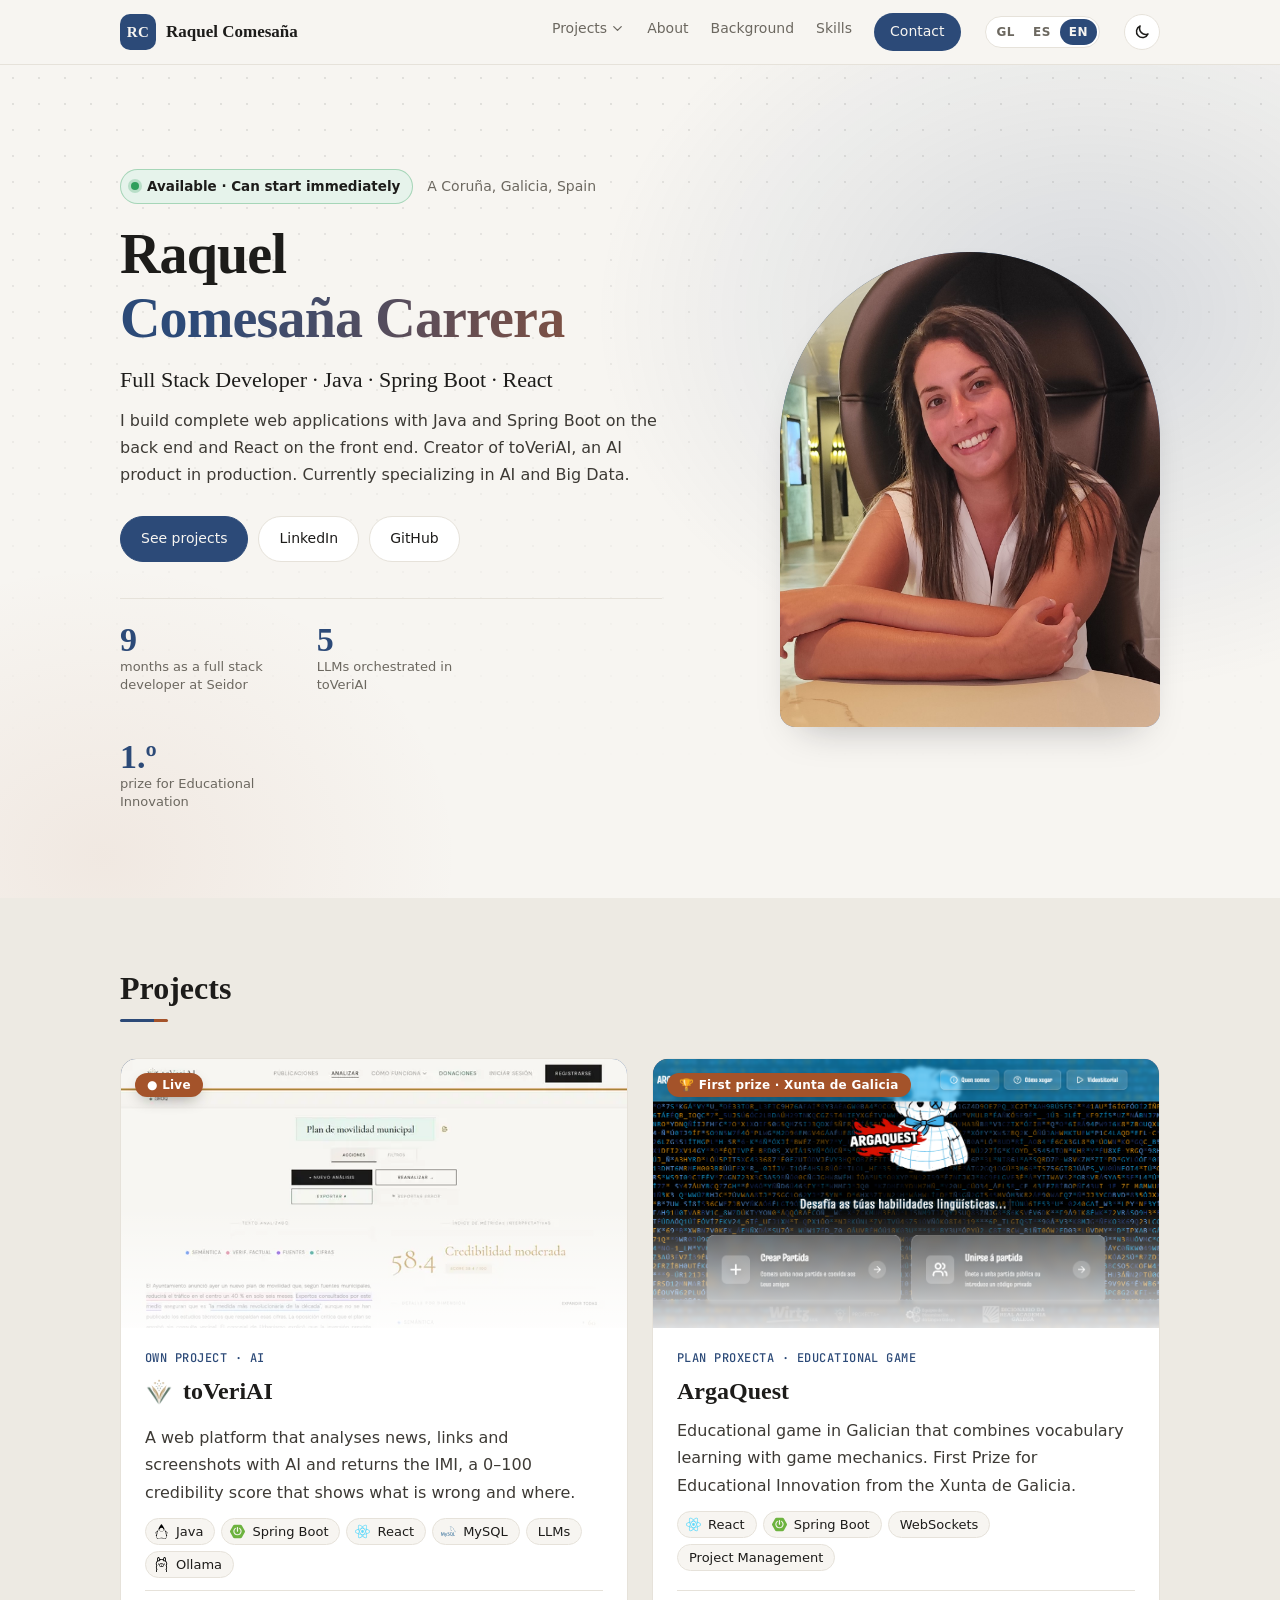
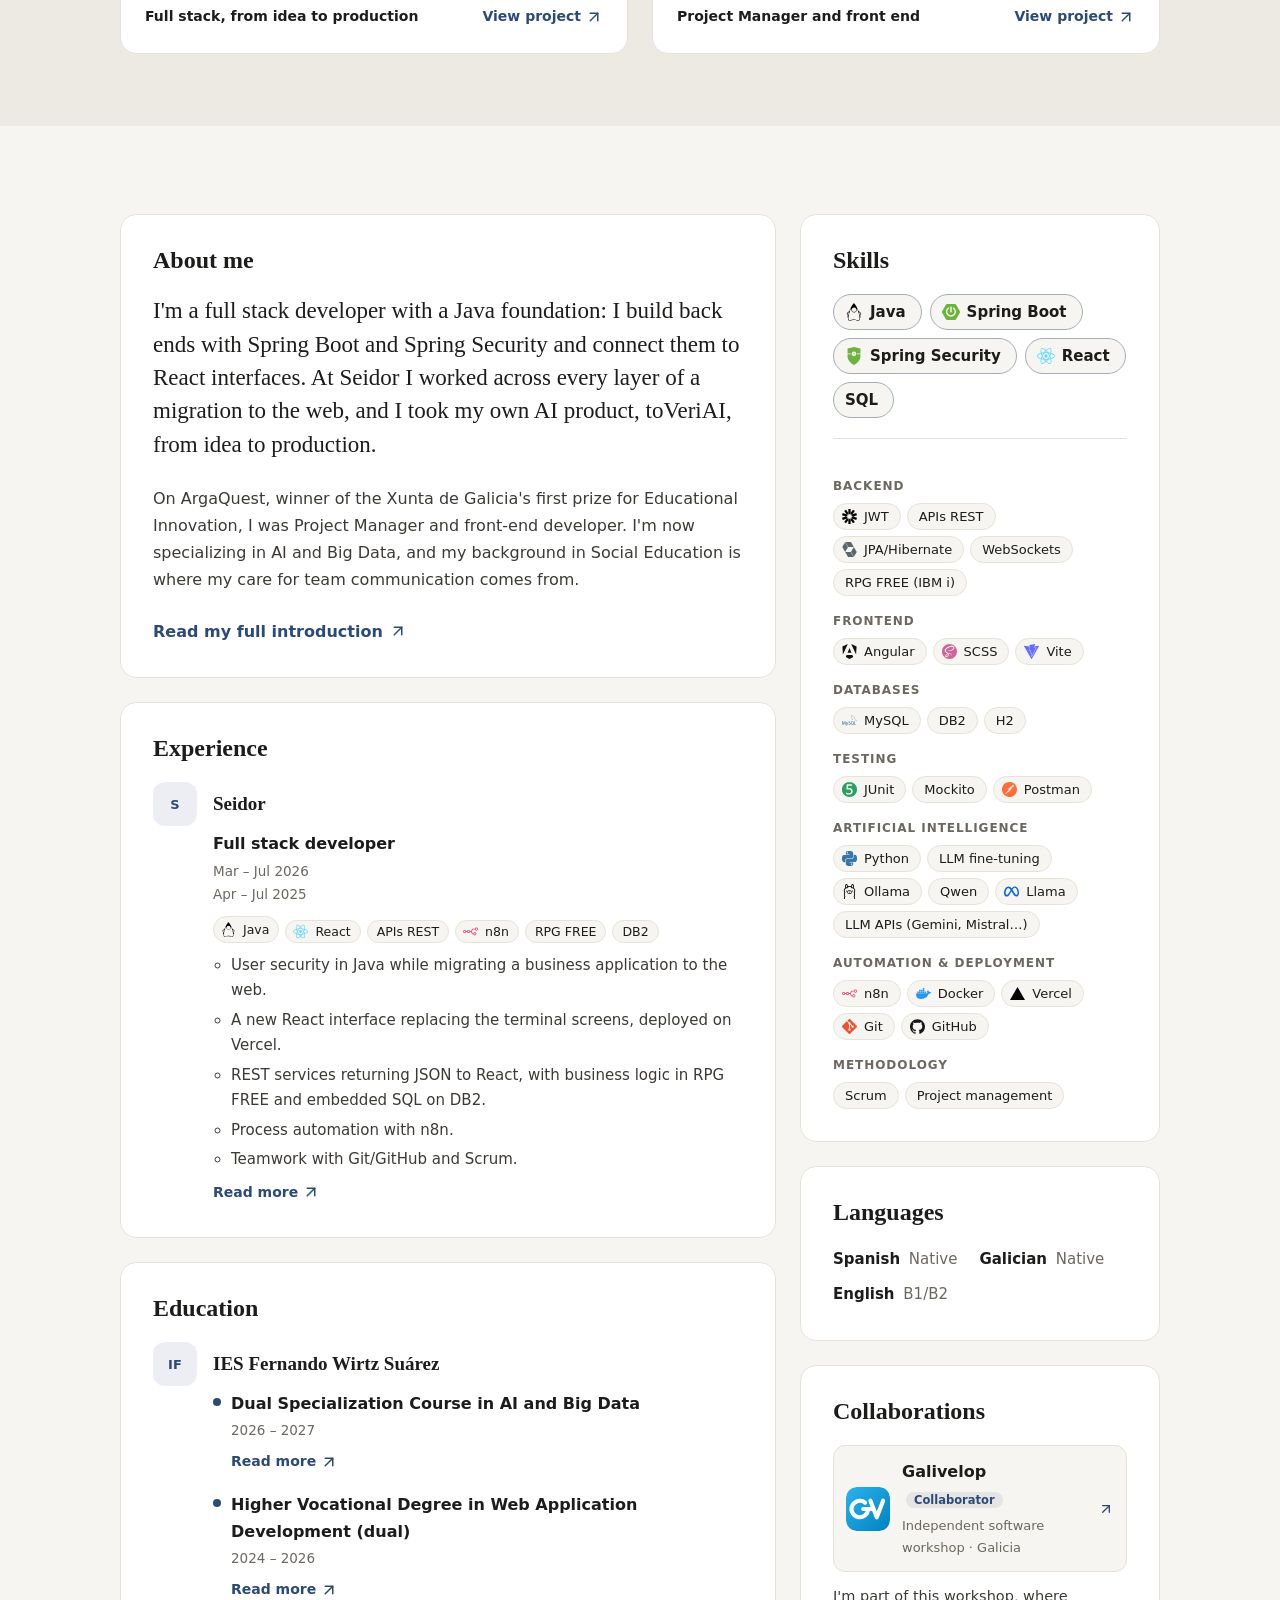
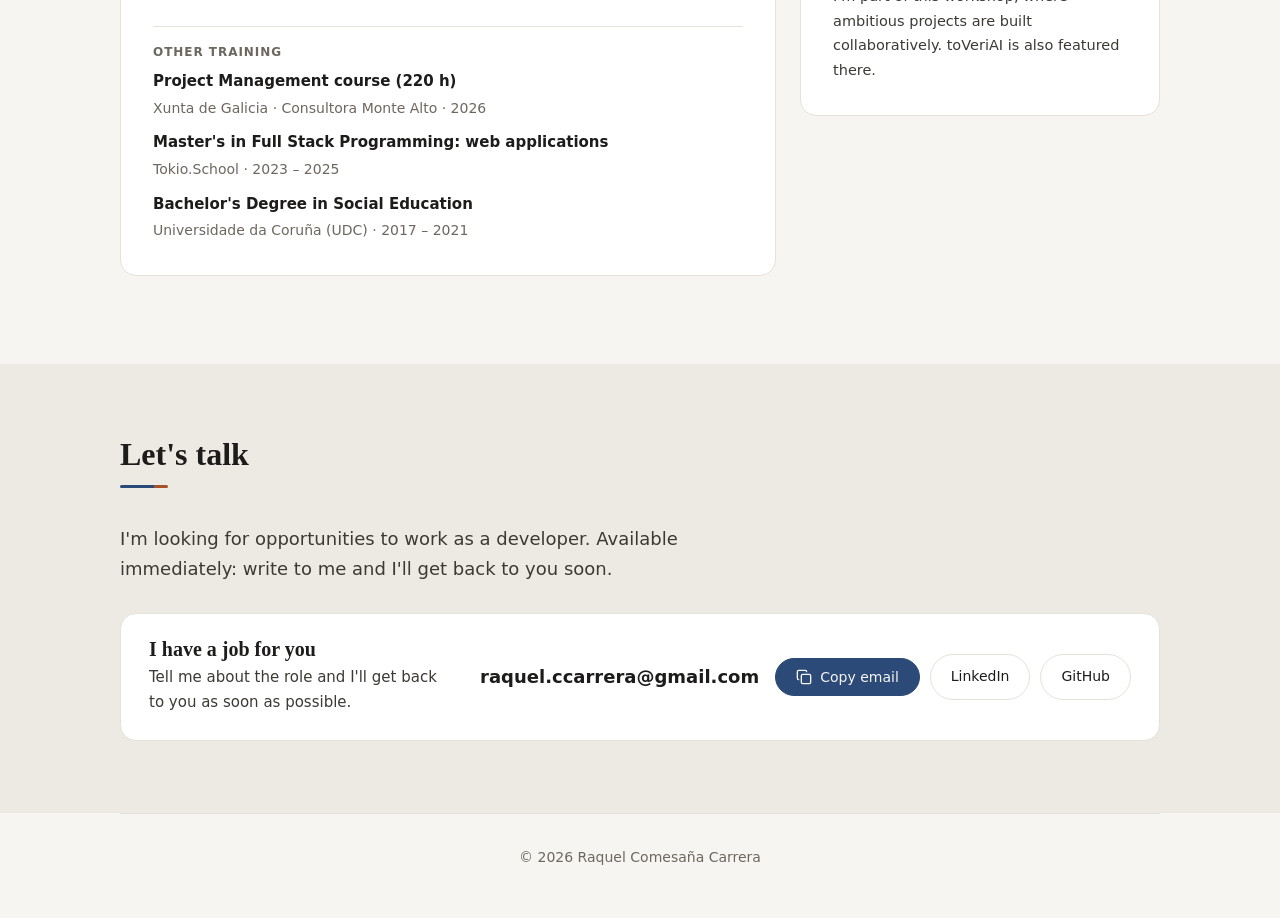
==== index.html @ 5271d4db "Rediseño de la portada" ====
<!DOCTYPE html>
<html lang="es">
<head>
  <meta charset="utf-8">
  <meta name="viewport" content="width=device-width, initial-scale=1">
  <title>Raquel Comesaña Carrera · Desarrolladora Full Stack</title>
  <meta name="description" content="Desarrolladora Full Stack: Java, Spring Boot, React. Creadora de toVeriAI.">
  <meta property="og:type" content="website">
  <meta property="og:title" content="Raquel Comesaña Carrera · Full Stack Developer">
  <meta property="og:description" content="Desarrolladora Full Stack: Java, Spring Boot, React. Creadora de toVeriAI.">
  <meta property="og:url" content="https://raquelccarreraa.github.io/Porfolio-raquelcarrera/">
  <meta property="og:image" content="https://raquelccarreraa.github.io/Porfolio-raquelcarrera/assets/RCC.jpg">
  <meta property="og:locale" content="es_ES">
  <meta name="twitter:card" content="summary">
  <link rel="icon" href="data:image/svg+xml,%3Csvg xmlns='http://www.w3.org/2000/svg' viewBox='0 0 64 64'%3E%3Crect width='64' height='64' rx='14' fill='%232c4a78'/%3E%3Ctext x='32' y='42' font-family='Georgia,serif' font-size='28' font-weight='600' fill='%23fff' text-anchor='middle'%3ERC%3C/text%3E%3C/svg%3E">
  <script>
    // Aplica el tema antes de pintar la página para evitar el parpadeo claro/oscuro.
    (function () {
      var t = null;
      try { t = localStorage.getItem("theme"); } catch (e) {}
      if (!t && matchMedia("(prefers-color-scheme: dark)").matches) t = "dark";
      if (t) document.documentElement.dataset.theme = t;
    })();
  </script>
  <link rel="preload" href="assets/fonts/fraunces.woff2" as="font" type="font/woff2" crossorigin>
  <link rel="preload" href="assets/fonts/inter.woff2" as="font" type="font/woff2" crossorigin>
  <link rel="stylesheet" href="css/styles.css?v=20261027a">
</head>
<body data-page="home">

  <header class="nav">
    <div class="container nav__inner">
      <a href="#inicio" class="nav__logo" aria-label="Raquel Comesaña Carrera"><span class="nav__mark" aria-hidden="true">RC</span><span class="nav__name">Raquel Comesaña</span></a>
      <button class="nav__menu" id="nav-menu" aria-label="Abrir menú" aria-expanded="false" aria-controls="nav-links">☰</button>
      <nav class="nav__links" id="nav-links">
        <div class="submenu" id="submenu">
          <button type="button" class="submenu__btn" data-spy="proyectos" aria-expanded="false" aria-controls="submenu-panel"><span data-i18n="projects">Proyectos</span><svg class="icon" viewBox="0 0 24 24" aria-hidden="true"><path d="m6 9 6 6 6-6"/></svg></button>
          <div class="submenu__panel" id="submenu-panel">
            <ul id="submenu-list"></ul>
            <a class="submenu__all" data-nav-all data-i18n="allProjects" href="#proyectos">Todos los proyectos</a>
          </div>
        </div>
        <a href="#sobre-mi" data-nav="sobre-mi">Sobre mí</a>
        <a href="#trayectoria" data-nav="trayectoria">Trayectoria</a>
        <a href="#habilidades" data-nav="habilidades">Habilidades</a>
        <a href="#contacto" data-nav="contacto">Contacto</a>
      </nav>
      <div class="lang-switch" id="lang-switch" role="group" aria-label="Idioma">
        <button type="button" data-lang="gl" lang="gl" title="Galego">GL</button>
        <button type="button" data-lang="es" lang="es" title="Castellano">ES</button>
        <button type="button" data-lang="en" lang="en" title="English">EN</button>
      </div>
      <button class="theme-toggle" id="theme-toggle" aria-label="Cambiar a tema oscuro">
        <svg class="icon-moon" viewBox="0 0 24 24" aria-hidden="true"><path d="M20 14.5A8 8 0 0 1 9.5 4a8 8 0 1 0 10.5 10.5Z"/></svg>
        <svg class="icon-sun" viewBox="0 0 24 24" aria-hidden="true"><circle cx="12" cy="12" r="4"/><path d="M12 2v2M12 20v2M4.9 4.9l1.4 1.4M17.7 17.7l1.4 1.4M2 12h2M20 12h2M4.9 19.1l1.4-1.4M17.7 6.3l1.4-1.4"/></svg>
      </button>
    </div>
  </header>

  <main>
    <noscript><p class="container noscript">Activa JavaScript para ver el portfolio completo · Enable JavaScript to see the full portfolio.</p></noscript>
    <!-- HERO -->
    <section id="inicio" class="hero">
      <div class="hero__bg" aria-hidden="true"></div>
      <div class="container hero__grid">
        <div class="hero__text">
          <p class="hero__meta"><span class="status" id="hero-status">Disponible · Incorporación inmediata</span><span id="hero-location">A Coruña, Galicia</span></p>
          <h1 id="hero-name">Raquel <span class="hl">Comesaña Carrera</span></h1>
          <p class="hero__role" id="hero-role">Desarrolladora Full Stack · Java · Spring Boot · React</p>
          <p class="hero__summary" id="hero-summary">Construyo aplicaciones web completas con Java y Spring Boot en el backend y React en la interfaz. Creadora de toVeriAI, un producto con IA en producción. Ahora me especializo en IA y Big Data.</p>
          <div class="hero__actions" id="hero-actions"></div>
          <dl class="hero__stats" id="hero-stats"></dl>
        </div>
        <div class="hero__visual">
          <figure class="hero__photo">
            <!-- Foto: assets/RCC.jpg -->
            <img src="assets/RCC.jpg" alt="Raquel Comesaña Carrera" onerror="this.remove()">
            <span class="hero__initials">RC</span>
          </figure>
        </div>
      </div>
    </section>

    <!-- PROYECTOS -->
    <section id="proyectos" class="section section--band">
      <div class="container">
        <h2 class="section__title" data-i18n="projects">Proyectos</h2>
        <div class="projects" id="projects"></div>
      </div>
    </section>

    <!-- SOBRE MÍ -->
    <!-- PERFIL: a la izquierda «Sobre mí» y la trayectoria; a la derecha, lo que se consulta de un vistazo -->
    <div class="profile container">
      <div class="profile__main">
        <section id="sobre-mi" class="pcard reveal">
          <h2 class="pcard__title" data-i18n="about">Sobre mí</h2>
          <div class="letter" id="letter"></div>
        </section>
        <section id="trayectoria" class="profile__stack">
          <div class="pcard reveal">
            <h2 class="pcard__title" data-i18n="experience">Experiencia</h2>
            <ol class="stages" id="experience"></ol>
          </div>
          <div class="pcard reveal">
            <h2 class="pcard__title" data-i18n="education">Formación</h2>
            <ol class="stages" id="education"></ol>
            <div class="others" id="education-other"></div>
          </div>
        </section>
      </div>
      <aside class="profile__side">
        <section id="habilidades" class="pcard reveal">
          <h2 class="pcard__title" data-i18n="skills">Habilidades</h2>
          <div class="skills" id="skills-grid"></div>
        </section>
        <section class="pcard reveal" aria-labelledby="languages-title">
          <h2 class="pcard__title" id="languages-title" data-i18n="languages">Idiomas</h2>
          <ul class="langs" id="languages"></ul>
        </section>
        <section id="colaboraciones" class="pcard reveal">
          <h2 class="pcard__title" data-i18n="collabTitle">Colaboraciones</h2>
          <div id="collab"></div>
        </section>
      </aside>
    </div>

    <!-- CONTACTO -->
    <section id="contacto" class="section section--band contact">
      <div class="container">
        <h2 class="section__title" data-i18n="contact">¿Hablamos?</h2>
        <p class="contact__text" id="contact-text">Busco oportunidades para trabajar como programadora. Disponibilidad inmediata: escríbeme y te respondo pronto.</p>
        <ul class="ways" id="contact-ways"></ul>
        <div class="hero__actions contact__direct" id="contact-actions"></div>
      </div>
    </section>

  </main>

  <footer class="footer container">© <span id="year"></span> Raquel Comesaña Carrera</footer>

  <script src="js/tech-icons.js?v=20261027a"></script>
  <script src="js/data.js?v=20261027a"></script>
  <script src="js/main.js?v=20261027a"></script>
</body>
</html>
---- css/styles.css ----
/* ===== 0. Fuentes (incluidas en assets/fonts, licencia OFL) ===== */
@font-face { font-family: "Fraunces"; src: url("../assets/fonts/fraunces.woff2") format("woff2"); font-weight: 100 900; font-display: swap; }
@font-face { font-family: "Inter"; src: url("../assets/fonts/inter.woff2") format("woff2"); font-weight: 100 900; font-display: swap; }
@font-face { font-family: "JetBrains Mono"; src: url("../assets/fonts/jetbrains-mono.woff2") format("woff2"); font-weight: 100 800; font-display: swap; }

/* ===== 1. Variables ===== */
:root {
  --bg: #f7f5f1;
  --surface: #ffffff;
  --ink: #1d1c1a;
  --text: #3d3a35;
  --muted: #6c6860;
  --line: #e6e2da;
  --accent: #2c4a78;
  --accent-soft: rgba(44, 74, 120, .09);
  --accent-2: #a4532a;
  --on-accent-2: #ffffff;
  --band: #edeae3;
  --glow: rgba(44, 74, 120, .16);
  --glow-2: rgba(164, 83, 42, .08);
  --radius: 16px;
  --shadow: 0 18px 40px -22px rgba(20, 20, 30, .35);
  --serif: "Fraunces", Georgia, serif;
  --sans: "Inter", system-ui, sans-serif;
  --mono: "JetBrains Mono", ui-monospace, "SFMono-Regular", Menlo, Consolas, monospace;
}
[data-theme="dark"] {
  --bg: #111214;
  --surface: #191b1e;
  --ink: #eceae6;
  --text: #c9c6bf;
  --muted: #9b978e;
  --line: #2a2c30;
  --accent: #8fb0e8;
  --accent-soft: rgba(143, 176, 232, .12);
  --accent-2: #e8a27a;
  --on-accent-2: #111214;
  --band: #16171a;
  --glow: rgba(143, 176, 232, .16);
  --glow-2: rgba(232, 162, 122, .07);
  --shadow: 0 18px 40px -22px rgba(0, 0, 0, .8);
}

/* ===== 2. Base ===== */
*, *::before, *::after { box-sizing: border-box; }
html { scroll-behavior: smooth; scroll-padding-top: 72px; }
body { margin: 0; background: var(--bg); color: var(--ink); font: 16px/1.7 var(--sans); transition: background .3s, color .3s; }
a { color: inherit; text-decoration: none; }
h1, h2, h3 { font-family: var(--serif); font-weight: 600; line-height: 1.15; margin: 0; }
.container { width: min(1040px, 100% - 48px); margin-inline: auto; }

/* ===== 3. Navegación ===== */
.nav { position: sticky; top: 0; z-index: 10; background: color-mix(in srgb, var(--bg) 85%, transparent); backdrop-filter: blur(10px); border-bottom: 1px solid var(--line); }
.nav__inner { display: flex; align-items: center; gap: 24px; height: 64px; }
.nav__logo { display: flex; align-items: center; gap: 10px; margin-right: auto; font: 600 17px var(--serif); }
.nav__mark { display: grid; place-items: center; width: 36px; height: 36px; border-radius: 10px; background: var(--accent); color: var(--bg); font: 600 15px/1 var(--serif); letter-spacing: .02em; transition: transform .2s; }
.nav__logo:hover .nav__mark { transform: rotate(-6deg); }
.nav__links { display: flex; gap: 22px; font-size: 14px; color: var(--muted); }
.nav__links a { padding: 4px 0; border-bottom: 2px solid transparent; transition: .2s; }
.nav__links a:hover, .nav__links a.active { color: var(--accent); border-color: var(--accent); }
.nav__menu { display: none; border: 1px solid var(--line); background: var(--surface); color: var(--ink); width: 36px; height: 36px; border-radius: 50%; cursor: pointer; font-size: 16px; }
.lang-switch { display: flex; border: 1px solid var(--line); border-radius: 999px; padding: 2px; background: var(--surface); }
.lang-switch button { border: 0; background: none; color: var(--muted); font: 600 12px var(--sans); letter-spacing: .04em; padding: 6px 9px; border-radius: 999px; cursor: pointer; transition: .2s; }
.lang-switch button:hover { color: var(--accent); }
.lang-switch button[aria-pressed="true"] { background: var(--accent); color: var(--bg); }
.theme-toggle { display: inline-grid; place-items: center; border: 1px solid var(--line); background: var(--surface); color: var(--ink); width: 36px; height: 36px; border-radius: 50%; cursor: pointer; transition: .2s; }
.theme-toggle:hover { border-color: var(--accent); color: var(--accent); }
.theme-toggle svg { width: 18px; height: 18px; fill: none; stroke: currentColor; stroke-width: 2; stroke-linecap: round; stroke-linejoin: round; }
.theme-toggle .icon-sun, [data-theme="dark"] .theme-toggle .icon-moon { display: none; }
[data-theme="dark"] .theme-toggle .icon-sun { display: block; }

/* ===== 3b. Submenú de proyectos ===== */
.submenu { position: relative; }
.submenu__btn { display: inline-flex; align-items: center; gap: 3px; padding: 4px 0; border: 0; border-bottom: 2px solid transparent; background: none; color: inherit; font: inherit; cursor: pointer; transition: .2s; }
.submenu__btn .icon { width: 15px; height: 15px; transition: transform .2s; }
.submenu__btn:hover, .submenu.open .submenu__btn, .submenu__btn.active, .submenu__btn.current { color: var(--accent); }
.submenu__btn.active, .submenu__btn.current { border-color: var(--accent); }
.submenu.open .submenu__btn .icon { transform: rotate(180deg); }
.submenu__panel { position: absolute; top: 100%; left: 50%; translate: -50% 0; width: 430px; margin-top: 12px; padding: 10px; border-radius: var(--radius); background: var(--surface); border: 1px solid var(--line); box-shadow: var(--shadow); opacity: 0; visibility: hidden; transform: translateY(-6px); transition: opacity .18s, transform .18s, visibility .18s; z-index: 30; }
.submenu__panel::before { content: ""; position: absolute; inset: -14px 0 auto; height: 14px; }
.submenu.open .submenu__panel { opacity: 1; visibility: visible; transform: none; }
.submenu__panel ul { list-style: none; margin: 0; padding: 0; display: grid; gap: 4px; }
.nav__links .submenu__item { display: grid; grid-template-columns: 60px 1fr auto; align-items: center; gap: 12px; padding: 8px; border: 0; border-radius: 10px; color: var(--ink); }
.nav__links .submenu__item:hover, .nav__links .submenu__item[aria-current="page"] { background: var(--accent-soft); color: var(--ink); }
.submenu__item img { width: 60px; height: 40px; object-fit: cover; object-position: top; border-radius: 7px; border: 1px solid var(--line); }
.submenu__text { display: grid; min-width: 0; }
.submenu__text strong { font: 600 15px var(--serif); }
.submenu__text span { font-size: 12px; color: var(--muted); white-space: nowrap; overflow: hidden; text-overflow: ellipsis; }
.submenu__status { font: 600 11px var(--sans); padding: 2px 9px; border-radius: 999px; color: #fff; background: var(--c2); white-space: nowrap; }
.nav__links .submenu__all { display: block; margin-top: 6px; padding: 10px 8px 4px; border: 0; border-top: 1px solid var(--line); font-size: 13.5px; font-weight: 600; color: var(--accent); }
.nav__links .submenu__all:hover { color: var(--ink); }

/* ===== 4. Hero ===== */
.hero { position: relative; overflow: hidden; padding: clamp(56px, 9vw, 104px) 0 clamp(56px, 8vw, 88px); }
.hero__bg { position: absolute; inset: 0; pointer-events: none;
  background: radial-gradient(55% 65% at 85% 30%, var(--glow), transparent 70%), radial-gradient(40% 50% at 8% 95%, var(--glow-2), transparent 70%); }
.hero__bg::after { content: ""; position: absolute; inset: 0; background-image: radial-gradient(color-mix(in srgb, var(--ink) 10%, transparent) 1px, transparent 1px); background-size: 26px 26px; mask-image: linear-gradient(180deg, #000, transparent 85%); -webkit-mask-image: linear-gradient(180deg, #000, transparent 85%); }
.hero__grid { position: relative; display: grid; grid-template-columns: 1.25fr 1fr; gap: clamp(32px, 5vw, 64px); align-items: center; }
.eyebrow { color: var(--accent); font: 500 13px var(--mono); letter-spacing: .06em; text-transform: uppercase; margin: 0 0 14px; }
.hero h1 { font-size: clamp(38px, 4.8vw, 56px); letter-spacing: -.015em; text-wrap: balance; }
.hl { display: block; background: linear-gradient(110deg, var(--accent) 15%, var(--accent-2) 115%); -webkit-background-clip: text; background-clip: text; color: transparent; }
.hero__role { font: 400 clamp(18px, 2.2vw, 22px) var(--serif); color: var(--ink); margin: 16px 0 14px; }
.hero__summary { color: var(--text); max-width: 54ch; margin: 0 0 28px; }
.hero__actions { display: flex; flex-wrap: wrap; gap: 10px; }
.hero__stats { display: flex; flex-wrap: wrap; gap: clamp(20px, 4vw, 44px); margin: 36px 0 0; padding-top: 22px; border-top: 1px solid var(--line); }
.hero__stats div { display: flex; flex-direction: column-reverse; justify-content: flex-end; max-width: 15ch; }
.hero__stats dt { font-size: 13px; line-height: 1.35; color: var(--muted); }
.hero__stats dd { margin: 0; font: 600 34px/1.1 var(--serif); color: var(--accent); }
.hero__visual { position: relative; display: flex; flex-direction: column; align-items: flex-end; }
.hero__photo { position: relative; margin: 0 0 0 auto; width: 100%; max-width: 380px; aspect-ratio: 4 / 5; border-radius: 200px 200px var(--radius) var(--radius); overflow: hidden; background: linear-gradient(145deg, var(--accent), #6d93d6); box-shadow: var(--shadow); }
.hero__photo img { position: absolute; inset: 0; width: 100%; height: 100%; object-fit: cover; z-index: 1; }
.hero__initials { position: absolute; inset: 0; display: grid; place-items: center; color: #fff; font: 600 72px var(--serif); }

/* ===== 5. Botones ===== */
.btn { display: inline-flex; align-items: center; gap: 8px; padding: 10px 20px; border-radius: 999px; border: 1px solid var(--line); background: var(--surface); font-size: 14px; font-weight: 500; transition: .2s; }
.btn:hover { border-color: var(--accent); color: var(--accent); transform: translateY(-2px); }
.btn--primary { background: var(--accent); border-color: var(--accent); color: var(--bg); }
.btn--primary:hover { color: var(--bg); opacity: .9; }

/* ===== 6. Secciones ===== */
.section { padding: 72px 0; border-top: 1px solid var(--line); }
.section--band { background: var(--band); border-top: 0; }
.section--band + .section { border-top: 0; }
.section__title { font-size: 32px; margin-bottom: 36px; }
.section__title::after { content: ""; display: block; width: 48px; height: 3px; margin-top: 12px; background: linear-gradient(90deg, var(--accent) 70%, var(--accent-2) 70%); border-radius: 2px; }

/* ===== 7. Carta ===== */
.letter { background: var(--surface); border: 1px solid var(--line); border-radius: var(--radius); padding: clamp(28px, 5vw, 56px); box-shadow: var(--shadow); max-width: 820px; }
.letter p { color: var(--text); margin: 0 0 16px; }
.letter .letter__lead { color: var(--ink); font: 400 clamp(20px, 2.6vw, 26px)/1.45 var(--serif); margin: 0 0 24px; }
.letter ul { padding: 0; margin: 20px 0; list-style: none; display: grid; gap: 14px; }
.letter li { padding-left: 18px; border-left: 3px solid var(--accent); color: var(--muted); }
.letter li strong { color: var(--ink); display: block; }

/* ===== 8. Proyectos (tarjetas de la portada) ===== */
.section__intro { margin: 0; color: var(--muted); max-width: 48ch; }
.projects { display: grid; grid-template-columns: repeat(auto-fit, minmax(min(100%, 420px), 1fr)); gap: 24px; }
.card { position: relative; display: flex; flex-direction: column; background: var(--surface); border: 1px solid var(--line); border-radius: var(--radius); overflow: hidden; transition: transform .25s, border-color .25s, box-shadow .25s; }
.card:hover, .card:focus-within { transform: translateY(-5px); border-color: color-mix(in srgb, var(--c2) 70%, var(--line)); box-shadow: var(--shadow), 0 0 0 1px color-mix(in srgb, var(--c2) 35%, transparent); }
.card__media { position: relative; aspect-ratio: 16 / 8.5; overflow: hidden; background: linear-gradient(135deg, var(--c1), var(--c2)); }
.card__media img { width: 100%; height: 100%; object-fit: cover; object-position: top; transition: transform .6s cubic-bezier(.2, .7, .3, 1); }
.card:hover .card__media img { transform: scale(1.04); }
.card__media::after { content: ""; position: absolute; inset: 0; background: linear-gradient(180deg, transparent 55%, color-mix(in srgb, var(--surface) 85%, transparent)); }
.badge { display: inline-block; padding: 5px 12px; border-radius: 999px; background: var(--accent-2); color: var(--on-accent-2); font: 600 12px var(--sans); letter-spacing: .02em; box-shadow: 0 6px 16px -6px rgba(0, 0, 0, .45); }
.card__media .badge { position: absolute; top: 14px; left: 14px; z-index: 1; }
.card__body { padding: 22px 24px 24px; display: flex; flex-direction: column; gap: 12px; flex: 1; }
.card__kind { font: 500 12px var(--mono); letter-spacing: .04em; text-transform: uppercase; color: var(--accent); margin: 0; }
.card h3 { font-size: 24px; }
.card__link { display: inline-flex; align-items: center; gap: 10px; }
.card__link::after { content: ""; position: absolute; inset: 0; z-index: 1; }
.card__link:focus-visible { outline: none; }
.card:has(.card__link:focus-visible) { outline: 2px solid var(--accent); outline-offset: 3px; }
.card__icon { width: 28px; height: 28px; border-radius: 7px; }
.card__summary { margin: 0; color: var(--text); }
.card__foot { margin-top: auto; padding-top: 14px; border-top: 1px solid var(--line); display: flex; justify-content: space-between; align-items: center; gap: 12px; font-size: 14px; }
.card__role { color: var(--ink); font-weight: 600; }
.card__more { display: inline-flex; align-items: center; gap: 4px; color: var(--accent); font-weight: 600; white-space: nowrap; }
.card:hover .card__more .icon { transform: translate(2px, -2px); }
.icon { width: 18px; height: 18px; flex: none; fill: none; stroke: currentColor; stroke-width: 2; stroke-linecap: round; stroke-linejoin: round; transition: transform .2s; }

/* ===== 8b. Página de proyecto ===== */
.phead { position: relative; overflow: hidden; padding: clamp(36px, 6vw, 72px) 0 clamp(40px, 6vw, 72px); border-bottom: 1px solid var(--line); }
.phead .hero__bg { background: radial-gradient(55% 70% at 85% 25%, color-mix(in srgb, var(--c2) 26%, transparent), transparent 70%), radial-gradient(40% 50% at 5% 100%, var(--glow-2), transparent 70%); }
.phead__grid { position: relative; display: grid; grid-template-columns: 1fr 1.1fr; gap: clamp(28px, 5vw, 56px); align-items: center; }
.phead__back { display: inline-flex; align-items: center; gap: 6px; color: var(--muted); font-size: 14px; margin-bottom: 22px; }
.phead__back:hover { color: var(--accent); }
.phead h1 { display: flex; align-items: center; gap: 14px; font-size: clamp(38px, 5.5vw, 60px); }
.phead__icon { width: 52px; height: 52px; border-radius: 12px; }
.phead__tagline { font: 400 clamp(18px, 2.2vw, 22px)/1.45 var(--serif); color: var(--ink); margin: 14px 0 18px; max-width: 34ch; }
.phead__meta { display: flex; flex-wrap: wrap; align-items: center; gap: 12px; margin: 0 0 24px; color: var(--muted); font-size: 14px; }
.window { margin: 0; border-radius: 12px; overflow: hidden; background: var(--surface); border: 1px solid var(--line); box-shadow: var(--shadow); transform: perspective(1400px) rotateY(-5deg); }
.window__bar { display: flex; gap: 6px; padding: 10px 12px; background: var(--band); border-bottom: 1px solid var(--line); }
.window__bar i { width: 10px; height: 10px; border-radius: 50%; background: var(--line); }
.window__bar i:first-child { background: #e7766b; } .window__bar i:nth-child(2) { background: #e9be5c; } .window__bar i:nth-child(3) { background: #6cc28a; }
.window img { width: 100%; aspect-ratio: 16 / 10; object-fit: cover; object-position: top; }
.pbody { padding: 40px 0 72px; display: grid; gap: 28px; }
.figures { list-style: none; margin: 0; padding: 0; display: grid; grid-template-columns: repeat(auto-fit, minmax(150px, 1fr)); gap: 12px; }
.figures li { background: var(--surface); border: 1px solid var(--line); border-radius: var(--radius); padding: 18px 20px; display: flex; flex-direction: column; gap: 4px; }
.figures strong { font: 600 30px/1.1 var(--serif); color: var(--accent); }
.figures span { font-size: 13px; color: var(--muted); line-height: 1.35; }
.gallery { display: grid; grid-template-columns: repeat(auto-fill, minmax(200px, 1fr)); gap: 12px; }
.gallery__item { padding: 0; border: 1px solid var(--line); border-radius: 12px; overflow: hidden; background: var(--surface); cursor: zoom-in; transition: transform .2s, border-color .2s; }
.gallery__item:hover { transform: translateY(-3px); border-color: var(--c2); }
.gallery__item[data-wide] { grid-column: span 2; grid-row: span 2; }
.gallery__item img { width: 100%; height: 100%; aspect-ratio: 16 / 10; object-fit: cover; object-position: top; }
.toc { position: sticky; top: 72px; z-index: 5; display: flex; flex-wrap: wrap; align-items: center; gap: 6px; padding: 10px; background: color-mix(in srgb, var(--bg) 90%, transparent); backdrop-filter: blur(10px); border: 1px solid var(--line); border-radius: 999px; }
.toc a { padding: 5px 12px; border-radius: 999px; font-size: 13.5px; color: var(--muted); transition: .2s; }
.toc a:hover { background: var(--accent-soft); color: var(--accent); }
.toc__all { margin-left: auto; border: 0; background: none; color: var(--accent); font: 600 13px var(--sans); cursor: pointer; padding: 5px 12px; }
.folds { display: grid; gap: 12px; }
.fold { background: var(--surface); border: 1px solid var(--line); border-radius: var(--radius); scroll-margin-top: 140px; }
.fold summary { display: flex; align-items: center; gap: 12px; padding: 20px 24px; cursor: pointer; list-style: none; }
.fold summary::-webkit-details-marker { display: none; }
.fold summary::after { content: "+"; margin-left: auto; font: 400 24px/1 var(--sans); color: var(--muted); transition: transform .2s; }
.fold[open] summary::after { transform: rotate(45deg); }
.fold summary h2 { font-size: 22px; }
.fold__count { font: 500 12px var(--mono); color: var(--accent); background: var(--accent-soft); padding: 2px 8px; border-radius: 999px; }
.fold__body { padding: 0 24px 24px; }
.fold__intro { margin: 0 0 16px; color: var(--muted); }
.prose p { margin: 0 0 12px; color: var(--text); max-width: 75ch; }
.prose ul { margin: 0; padding-left: 20px; color: var(--text); display: grid; gap: 8px; }
.features { list-style: none; margin: 0; padding: 0; display: grid; grid-template-columns: repeat(auto-fit, minmax(min(100%, 260px), 1fr)); gap: 14px; }
.features li { padding: 18px; border-radius: 12px; background: var(--band); }
.features__icon { display: inline-grid; place-items: center; width: 38px; height: 38px; border-radius: 10px; background: var(--accent-soft); color: var(--accent); margin-bottom: 10px; }
.features h3, .steps h3, .weights h3 { font: 600 16px var(--sans); margin-bottom: 4px; color: var(--ink); }
.features p, .steps p, .weights p { margin: 0; font-size: 14.5px; color: var(--text); }
.steps { list-style: none; margin: 0; padding: 0; display: grid; grid-template-columns: repeat(auto-fit, minmax(min(100%, 220px), 1fr)); gap: 14px; counter-reset: step; }
.steps li { counter-increment: step; padding: 18px; border-radius: 12px; border: 1px dashed var(--line); }
.steps li::before { content: counter(step, decimal-leading-zero); display: block; font: 600 22px var(--serif); color: var(--accent-2); margin-bottom: 6px; }
.weights { list-style: none; margin: 0; padding: 0; display: grid; grid-template-columns: repeat(auto-fit, minmax(min(100%, 260px), 1fr)); gap: 10px; }
.weights li { padding: 14px 16px; border-radius: 12px; background: var(--band); }
.weights__head { display: flex; justify-content: space-between; gap: 8px; align-items: baseline; }
.weights__head span { font: 600 13px var(--mono); color: var(--accent); }
.stack { margin: 0; display: grid; gap: 14px; }
.stack > div { display: grid; grid-template-columns: 170px 1fr; gap: 12px; align-items: start; }
.stack dt { font-weight: 600; color: var(--ink); padding-top: 3px; }
.stack dd { margin: 0; }
.milestones { list-style: none; margin: 0; padding: 0; display: grid; gap: 14px; }
.milestone { display: flex; gap: 14px; align-items: flex-start; }
.milestone__mark { display: grid; place-items: center; width: 30px; height: 30px; border-radius: 50%; flex: none; background: var(--accent-soft); color: var(--accent); }
.milestone--done .milestone__mark { background: var(--accent); color: var(--bg); }
.milestone--progress .milestone__mark { background: color-mix(in srgb, var(--accent-2) 18%, transparent); color: var(--accent-2); }
.milestone__mark .icon { width: 16px; height: 16px; }
.milestone__title { margin: 4px 0 0; font-weight: 600; color: var(--ink); display: flex; flex-wrap: wrap; gap: 8px; align-items: center; }
.milestone__state { font: 500 11.5px var(--mono); text-transform: uppercase; color: var(--muted); }
.milestone__detail { margin: 2px 0 0; font-size: 14.5px; color: var(--text); }
.press { list-style: none; margin: 0; padding: 0; display: flex; flex-wrap: wrap; gap: 10px; }
.press a { display: inline-flex; align-items: center; gap: 6px; padding: 8px 14px; border: 1px solid var(--line); border-radius: 999px; color: var(--accent); font-size: 14px; }
.press a:hover { border-color: var(--accent); }
.cta { margin-top: 12px; padding: clamp(24px, 4vw, 40px); border-radius: var(--radius); background: linear-gradient(135deg, var(--c1), var(--c2)); color: #fff; }
.cta h2 { font-size: clamp(24px, 3vw, 30px); margin-bottom: 8px; }
.cta p { margin: 0 0 20px; opacity: .9; }
.cta .btn { background: rgba(255, 255, 255, .12); border-color: rgba(255, 255, 255, .35); color: #fff; }
.cta .btn--primary { background: #fff; color: var(--c1); border-color: #fff; }
.next { display: flex; justify-content: space-between; align-items: center; gap: 12px; padding: 20px 24px; border: 1px solid var(--line); border-radius: var(--radius); background: var(--surface); transition: .2s; }
.next span { color: var(--muted); font-size: 14px; }
.next strong { display: inline-flex; align-items: center; gap: 6px; font: 600 20px var(--serif); color: var(--ink); }
.next:hover { border-color: var(--c2); transform: translateY(-2px); }
.lightbox { border: 0; padding: 0; background: transparent; max-width: min(1200px, 94vw); max-height: 92vh; }
.lightbox::backdrop { background: rgba(10, 12, 16, .82); }
.lightbox img { max-width: 100%; max-height: 82vh; border-radius: 10px; display: block; margin: auto; }
.lightbox p { color: #fff; text-align: center; font-size: 14px; margin: 10px 0 0; }
.lightbox__close { position: fixed; top: 16px; right: 16px; width: 40px; height: 40px; border-radius: 50%; border: 0; background: rgba(255, 255, 255, .15); color: #fff; font-size: 18px; cursor: pointer; }

/* ===== 8c. Trayectoria, borrador y contacto ===== */
.phead__grid--solo { grid-template-columns: 1fr; max-width: 760px; }
.draft-note { margin: 0; padding: 12px 16px; border-radius: 12px; border: 1px dashed var(--accent-2); color: var(--accent-2); font-size: 14px; }
.fold--draft { border-style: dashed; border-color: var(--accent-2); background: color-mix(in srgb, var(--accent-2) 5%, var(--surface)); }
.fold__ask { margin: 0; color: var(--text); }
.fold__ask strong { color: var(--accent-2); }
.toc a.toc__draft { color: var(--accent-2); }
.related { list-style: none; margin: 0; padding: 0; display: grid; grid-template-columns: repeat(auto-fit, minmax(min(100%, 240px), 1fr)); gap: 12px; }
.related a { display: flex; flex-direction: column; gap: 4px; height: 100%; padding: 16px 18px; border-radius: 12px; border: 1px solid var(--line); background: var(--band); transition: .2s; }
.related a:hover { border-color: var(--accent); transform: translateY(-2px); }
.related strong { display: inline-flex; align-items: center; gap: 6px; font: 600 17px var(--serif); color: var(--ink); }
.related span { font-size: 14px; color: var(--muted); }
.contact__text { color: var(--text); margin: 0 0 28px; max-width: 620px; font-size: 18px; }
.btn .icon { width: 16px; height: 16px; }
button.btn { cursor: pointer; font-family: var(--sans); color: var(--ink); }
button.btn--primary { color: var(--bg); }

/* ===== 8d. Presentación ===== */
.letter__more { display: inline-flex; align-items: center; gap: 6px; margin-top: 8px; font-weight: 600; color: var(--accent); }
.letter__more:hover .icon { transform: translate(2px, -2px); }
.letter--full { max-width: 860px; }
.letter .letter__points { list-style: none; padding: 0; margin: 8px 0 24px; display: grid; gap: 16px; }
.letter .letter__points li { padding-left: 18px; border-left: 3px solid var(--accent); color: var(--text); }
.letter .letter__points strong { display: block; color: var(--ink); margin-bottom: 2px; }
.letter__sign { margin: 28px 0 0 !important; font: 600 20px var(--serif); color: var(--ink) !important; }
.letter__sign span { display: block; font: 400 14px var(--sans); color: var(--muted); }




/* ===== 9. Perfil: columna principal y lateral ===== */
.profile { display: grid; grid-template-columns: minmax(0, 1fr) 360px; gap: 24px; align-items: start; padding-block: 88px; }
.profile__main, .profile__side, .profile__stack { display: grid; gap: 24px; min-width: 0; }
.pcard { background: var(--surface); border: 1px solid var(--line); border-radius: var(--radius); padding: clamp(22px, 3vw, 32px); scroll-margin-top: 90px; }
.pcard__title { font-size: 24px; margin: 0 0 20px; }
.pcard .letter { background: none; border: 0; box-shadow: none; padding: 0; max-width: none; }
.pcard .letter .letter__lead { font-size: clamp(19px, 2.2vw, 23px); }
@media (max-width: 1000px) { .profile { grid-template-columns: 1fr; padding-block: 64px; } }

/* Trayectoria por etapas */
.stages { list-style: none; margin: 0; padding: 0; display: grid; gap: 26px; }
.stage { position: relative; display: grid; grid-template-columns: 44px 1fr; gap: 16px; }
.stage:not(:last-child)::after { content: ""; position: absolute; left: 21px; top: 52px; bottom: -18px; width: 2px; background: var(--line); }
.stage__mark { display: grid; place-items: center; width: 44px; height: 44px; border-radius: 12px; background: var(--accent-soft); color: var(--accent); font: 700 13px var(--sans); letter-spacing: .02em; }
.stage__body h3 { display: flex; align-items: center; min-height: 44px; font-size: 19px; line-height: 1.3; margin: 0 0 4px; }
.stage__item { margin-top: 2px; }
.stage__item + .stage__item { margin-top: 16px; }
.stage__item--dot { position: relative; padding-left: 18px; }
.stage__item--dot::before { content: ""; position: absolute; left: 0; top: 8px; width: 8px; height: 8px; border-radius: 50%; background: var(--accent); }
.stage__role { margin: 0; font-weight: 600; color: var(--ink); }
.stage__date { margin: 2px 0 0; font-size: 13.5px; color: var(--muted); }
.stage__date span { display: block; }
.stage ul { margin: 10px 0 0; padding-left: 18px; color: var(--text); font-size: 15px; }
.stage li + li { margin-top: 4px; }
.stage__more { display: inline-flex; align-items: center; gap: 4px; margin-top: 8px; font-size: 14px; font-weight: 600; color: var(--accent); }
.stage__more:hover .icon { transform: translate(2px, -2px); }

/* Habilidades con logo */
.skills { display: grid; gap: 18px; }
.skills__group h3 { font: 600 12px var(--sans); letter-spacing: .08em; text-transform: uppercase; color: var(--muted); margin: 0 0 10px; }
.techs { list-style: none; margin: 0; padding: 0; display: flex; flex-wrap: wrap; gap: 6px; }
.tech { display: inline-flex; align-items: center; gap: 7px; padding: 5px 11px 5px 8px; border-radius: 999px; border: 1px solid var(--line); background: var(--bg); color: var(--ink); font: 500 13px var(--sans); transition: border-color .2s, transform .2s; }
.tech:hover { border-color: var(--accent); transform: translateY(-1px); }
.tech__logo { width: 15px; height: 15px; flex: none; }
.tech__logo--letter { display: grid; place-items: center; border-radius: 4px; background: var(--accent-soft); color: var(--accent); font: 700 9.5px var(--sans); }
[data-theme="dark"] .tech__logo--dark path { fill: currentColor; }

/* Idiomas */
.langs { list-style: none; margin: 0; padding: 0; display: flex; flex-wrap: wrap; gap: 10px 22px; color: var(--muted); font-size: 15px; }
.langs strong { color: var(--ink); font-weight: 600; margin-right: 4px; }

/* Colaboraciones */
.collab { display: grid; grid-template-columns: 44px 1fr auto; align-items: center; gap: 12px; padding: 12px; border-radius: 12px; border: 1px solid var(--line); background: var(--bg); color: var(--ink); transition: border-color .2s; }
.collab:hover { border-color: var(--accent); }
.collab:hover .icon { transform: translate(2px, -2px); }
.collab__logo { width: 44px; height: 44px; border-radius: 11px; }
.collab__head strong { font-size: 16px; }
.collab__tag { display: inline-block; margin-left: 4px; padding: 1px 8px; border-radius: 999px; background: var(--accent-soft); color: var(--accent); font: 600 11.5px var(--sans); vertical-align: 1px; }
.collab__kind { display: block; margin-top: 2px; color: var(--muted); font-size: 13px; }
.collab .icon { width: 16px; height: 16px; color: var(--accent); transition: transform .2s; }
.collab__text { margin: 12px 0 0; color: var(--text); font-size: 14.5px; }

/* ===== 11. Contacto y footer ===== */
.noscript { padding: 16px 0; color: var(--muted); }
.phead__partner a { color: var(--accent); font-weight: 600; text-decoration: none; white-space: nowrap; }
.phead__partner a:hover { text-decoration: underline; }
.phead__partner svg { width: 14px; height: 14px; vertical-align: -2px; }
.phead__partner { margin: 18px 0 0; max-width: 520px; color: var(--muted); font-size: 14px; line-height: 1.6; }
.footer { padding: 32px 0 48px; color: var(--muted); font-size: 14px; text-align: center; border-top: 1px solid var(--line); }

/* ===== 12. Animación y responsive ===== */
.reveal { opacity: 0; transform: translateY(18px); transition: opacity .7s, transform .7s; }
.reveal.in { opacity: 1; transform: none; }
@media (prefers-reduced-motion: reduce) { .reveal { opacity: 1; transform: none; transition: none; } html { scroll-behavior: auto; } }
@media (max-width: 820px) {
  .hero__grid, .phead__grid { grid-template-columns: 1fr; }
  .hero__visual { order: -1; padding: 0; max-width: 300px; }
  .hero__photo { margin: 0; }
  .window { transform: none; }
  .gallery__item[data-wide] { grid-column: auto; grid-row: auto; }
  .toc { position: static; border-radius: var(--radius); }
  .stack > div { grid-template-columns: 1fr; gap: 6px; }
  .fold summary { padding: 18px; }
  .fold__body { padding: 0 18px 18px; }
  .nav__inner { gap: 10px; }
  .nav__name { display: none; }
  .nav__menu { display: inline-grid; place-items: center; }
  .nav__links { display: none; position: absolute; top: 64px; left: 0; right: 0; flex-direction: column; gap: 0; padding: 8px 24px 16px; background: var(--bg); border-bottom: 1px solid var(--line); box-shadow: var(--shadow); font-size: 16px; }
  .nav__links.open { display: flex; }
  .nav__links a { padding: 12px 0; border-bottom: 1px solid var(--line); }
  .nav__links a:last-child { border-bottom: 0; }
  .submenu { border-bottom: 1px solid var(--line); }
  .submenu__btn { width: 100%; padding: 12px 0; border: 0; }
  .submenu__btn .icon { display: none; }
  .submenu__panel, .submenu.open .submenu__panel { position: static; translate: none; width: auto; margin: 0 0 8px; padding: 0 0 0 10px; border: 0; border-left: 2px solid var(--line); border-radius: 0; box-shadow: none; background: none; opacity: 1; visibility: visible; transform: none; }
  .nav__links .submenu__item { grid-template-columns: 48px 1fr; padding: 6px 8px; }
  .submenu__item img { width: 48px; height: 32px; }
  .submenu__status { display: none; }
  .nav__links .submenu__all { border-top: 0; padding: 8px; }
}

/* ===== 12. Disponibilidad, etiquetas, otra formación y contacto ===== */
.hero__meta { display: flex; flex-wrap: wrap; align-items: center; gap: 8px 14px; margin: 0 0 18px; color: var(--muted); font-size: 14px; }
.status { display: inline-flex; align-items: center; gap: 8px; padding: 5px 12px 5px 10px; border-radius: 999px; background: color-mix(in srgb, #2f9e5b 12%, var(--surface)); border: 1px solid color-mix(in srgb, #2f9e5b 35%, transparent); color: var(--ink); font-weight: 600; font-size: 13.5px; }
.status::before { content: ""; width: 8px; height: 8px; border-radius: 50%; background: #2f9e5b; box-shadow: 0 0 0 3px color-mix(in srgb, #2f9e5b 25%, transparent); }

.tech--plain { padding-left: 11px; }
.techs--core { gap: 8px; margin: 0 0 22px; padding-bottom: 20px; border-bottom: 1px solid var(--line); }
.techs--core .tech { padding: 8px 15px 8px 11px; font-size: 15px; font-weight: 600; border-color: color-mix(in srgb, var(--accent) 35%, var(--line)); }
.techs--core .tech__logo { width: 18px; height: 18px; }
.techs--small { margin-top: 10px; }
.techs--small .tech { padding: 3px 9px 3px 7px; font-size: 12.5px; }
.techs--small .tech--plain { padding-left: 9px; }

.others { margin-top: 24px; padding-top: 18px; border-top: 1px solid var(--line); }
.others:empty { display: none; }
.others h3 { font: 600 12px var(--sans); letter-spacing: .08em; text-transform: uppercase; color: var(--muted); margin: 0 0 10px; }
.others ul { list-style: none; margin: 0; padding: 0; display: grid; gap: 10px; }
.others li { display: flex; flex-wrap: wrap; justify-content: space-between; gap: 2px 16px; font-size: 15px; }
.others strong { color: var(--ink); font-weight: 600; }
.others span { color: var(--muted); font-size: 14px; }

.ways { list-style: none; margin: 0; padding: 0; }
.way { display: grid; grid-template-columns: minmax(0, 1fr) auto; align-items: center; gap: 18px 32px; padding: 24px 28px; border-radius: var(--radius); background: var(--surface); border: 1px solid var(--line); }
.way h3 { font-size: 20px; margin: 0 0 4px; }
.way p { margin: 0; color: var(--text); font-size: 15px; }
.way__email { display: flex; flex-wrap: wrap; align-items: center; gap: 10px; }
.way__email > span { font: 600 clamp(16px, 2vw, 18px) var(--sans); color: var(--ink); user-select: all; margin-right: 6px; }
.contact__direct:empty { display: none; }
@media (max-width: 900px) { .way { grid-template-columns: 1fr; } }

/* «Contacto» destacado en el menú, para poder escribir desde cualquier página */
@media (min-width: 821px) {
  .nav__links [data-nav="contacto"] { padding: 7px 16px; border: 0; border-radius: 999px; background: var(--accent); color: var(--bg); }
  .nav__links [data-nav="contacto"]:hover, .nav__links [data-nav="contacto"].active { color: var(--bg); opacity: .9; }
}

@media (max-width: 820px) {
  .hero__visual { max-width: 132px; }
  .hero__photo { aspect-ratio: 1; border-radius: 50%; }
  .hero__initials { font-size: 36px; }
}
.stage ul.techs { padding-left: 0; }
.others li { flex-direction: column; }
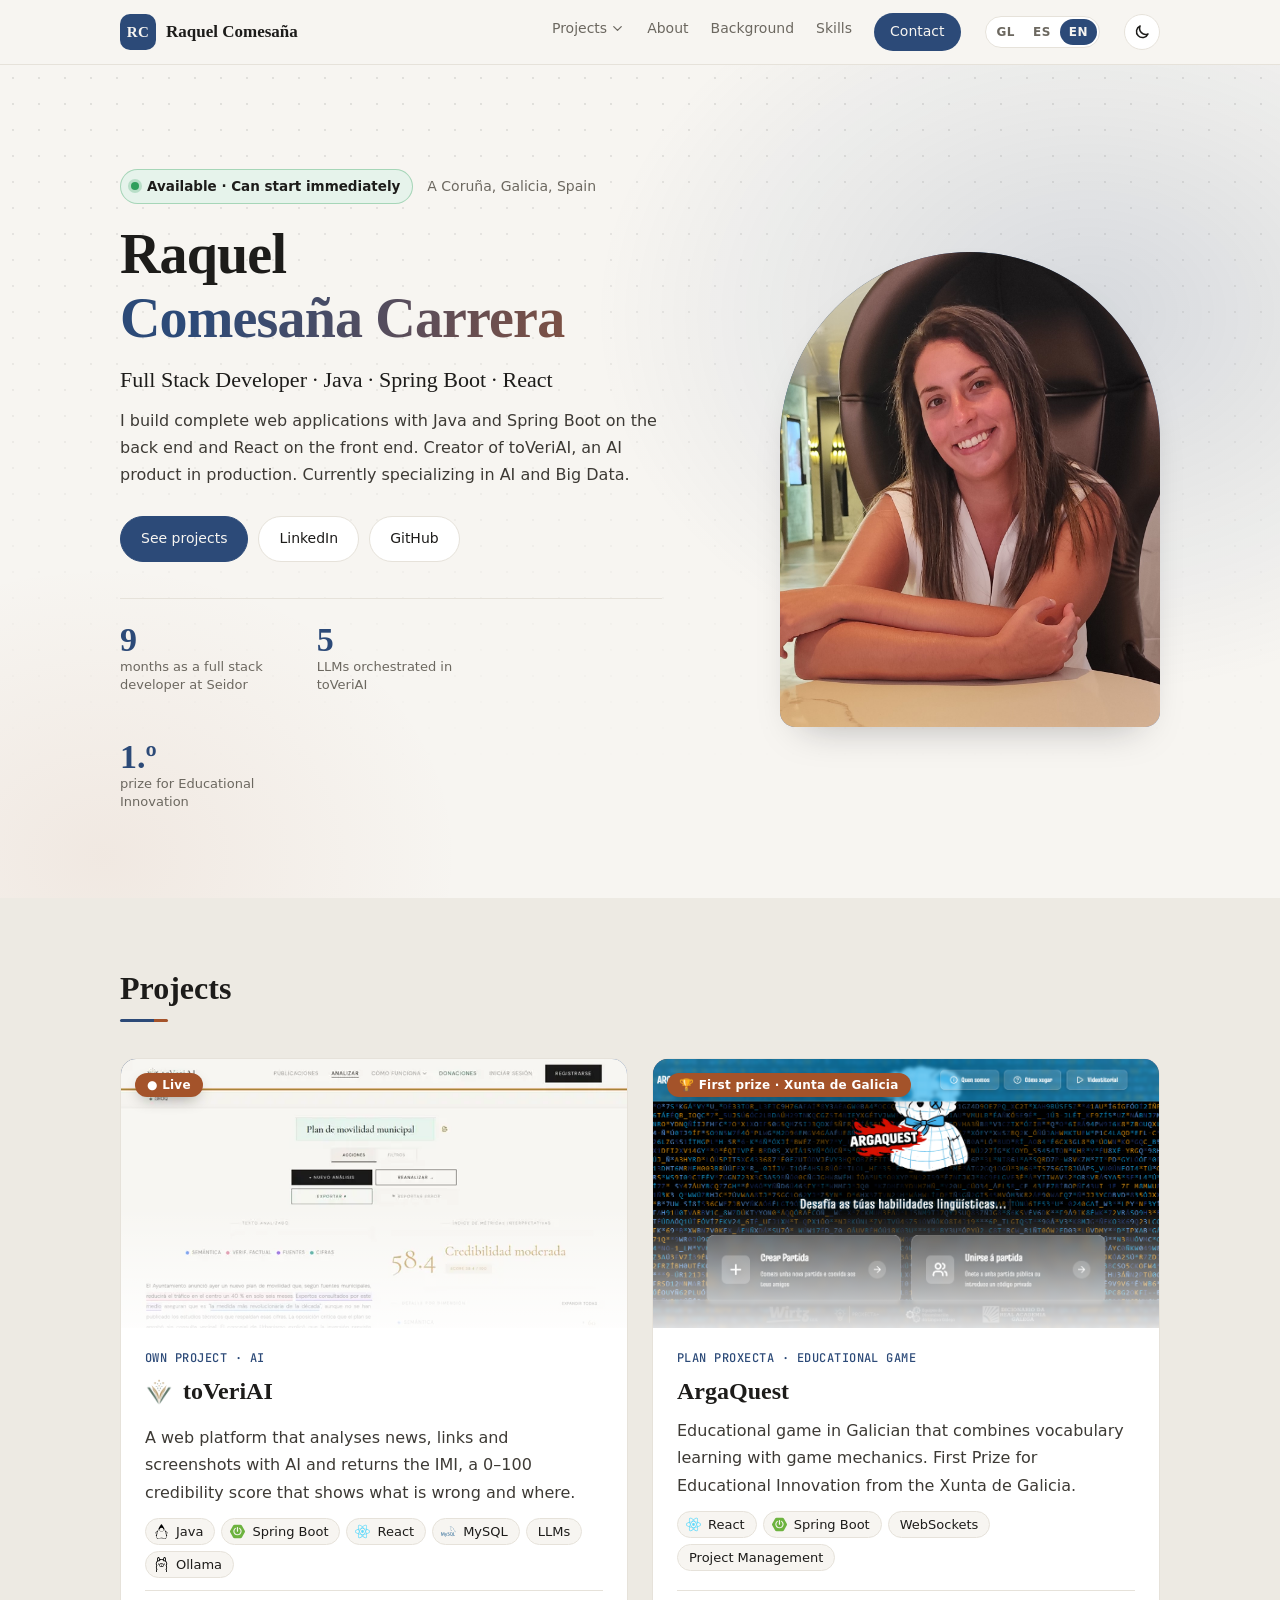
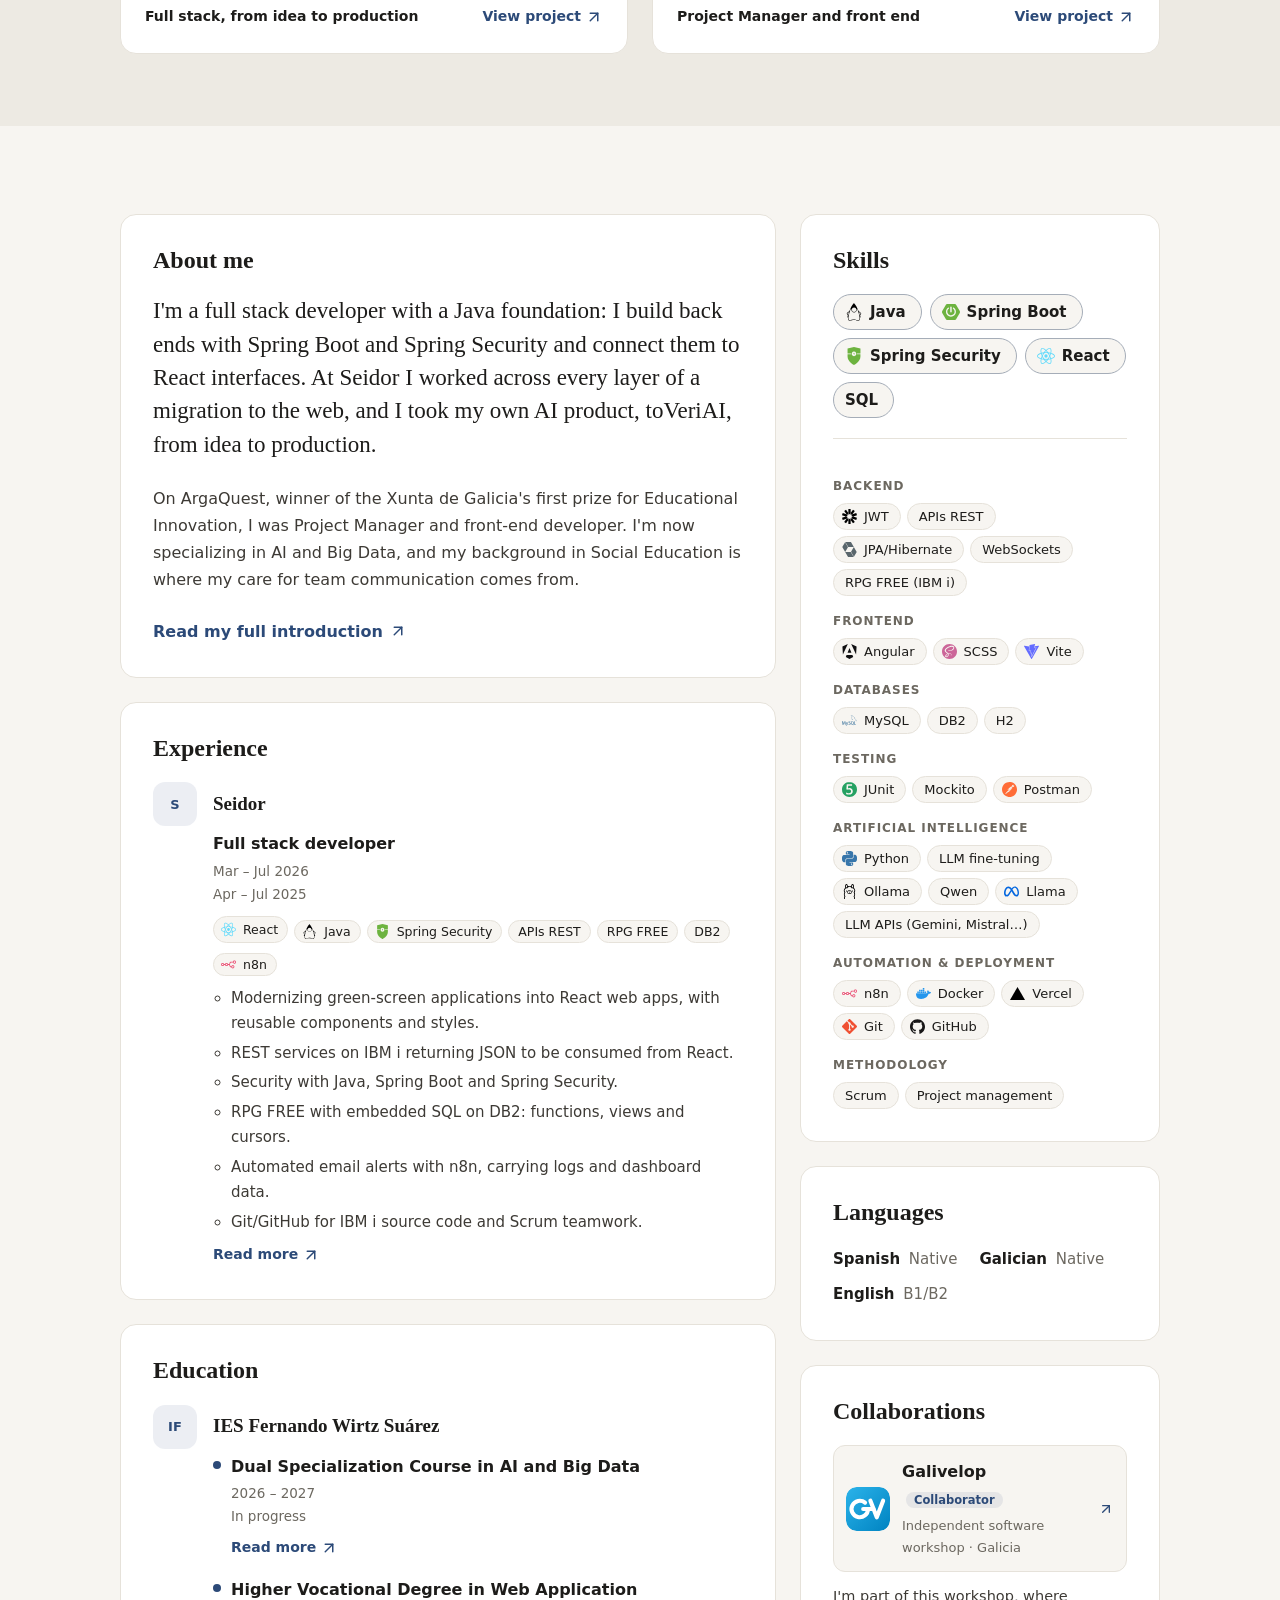
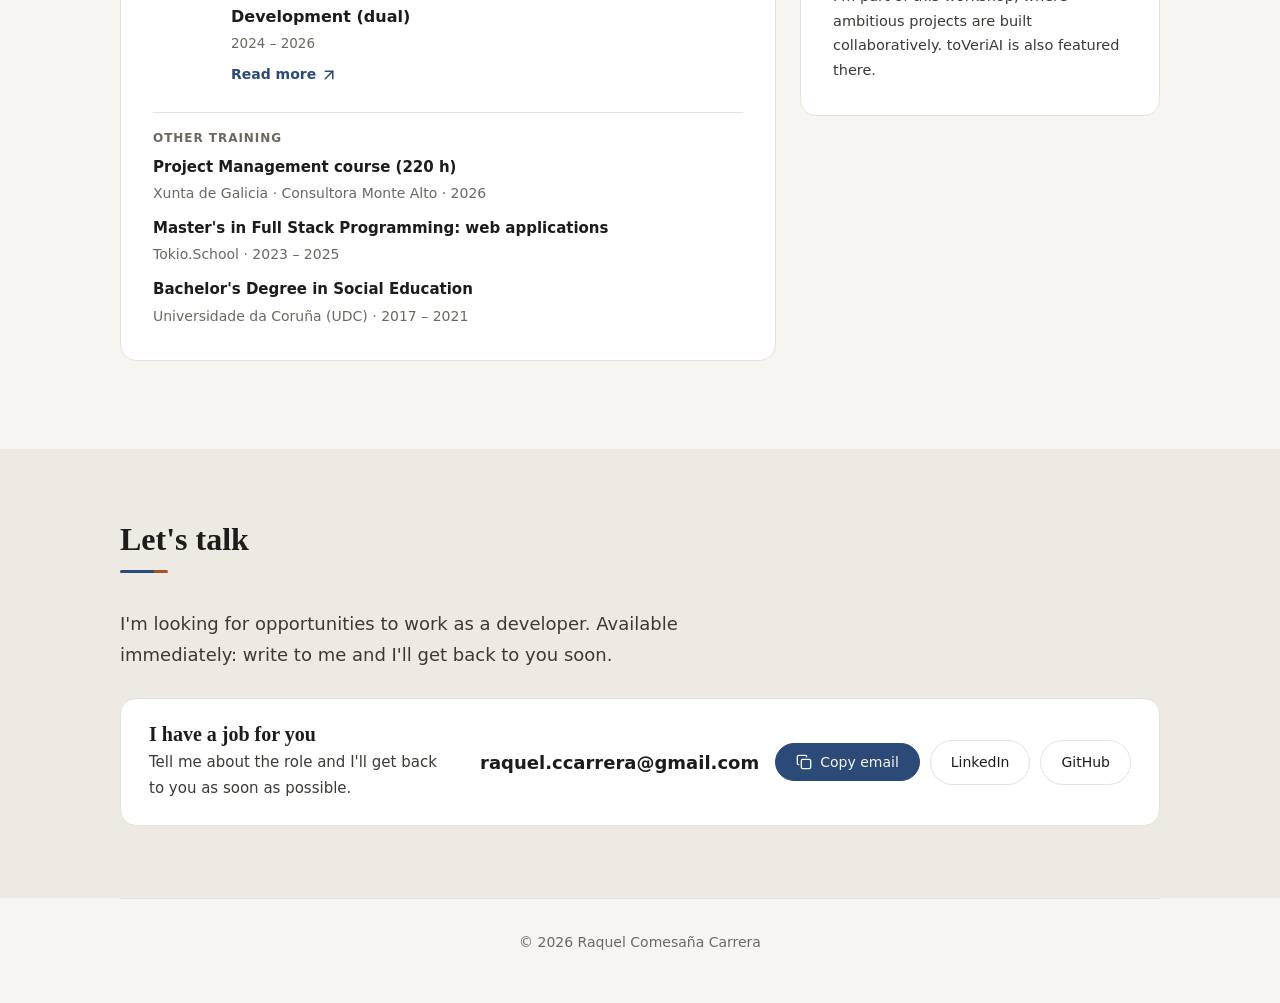
==== commit 96ca5657: "Seidor y especialización en IA" ====
--- a/index.html
+++ b/index.html
@@ -24,7 +24,7 @@
   </script>
   <link rel="preload" href="assets/fonts/fraunces.woff2" as="font" type="font/woff2" crossorigin>
   <link rel="preload" href="assets/fonts/inter.woff2" as="font" type="font/woff2" crossorigin>
-  <link rel="stylesheet" href="css/styles.css?v=20261027a">
+  <link rel="stylesheet" href="css/styles.css?v=20261027b">
 </head>
 <body data-page="home">
 
@@ -139,8 +139,8 @@
 
   <footer class="footer container">© <span id="year"></span> Raquel Comesaña Carrera</footer>
 
-  <script src="js/tech-icons.js?v=20261027a"></script>
-  <script src="js/data.js?v=20261027a"></script>
-  <script src="js/main.js?v=20261027a"></script>
+  <script src="js/tech-icons.js?v=20261027b"></script>
+  <script src="js/data.js?v=20261027b"></script>
+  <script src="js/main.js?v=20261027b"></script>
 </body>
 </html>
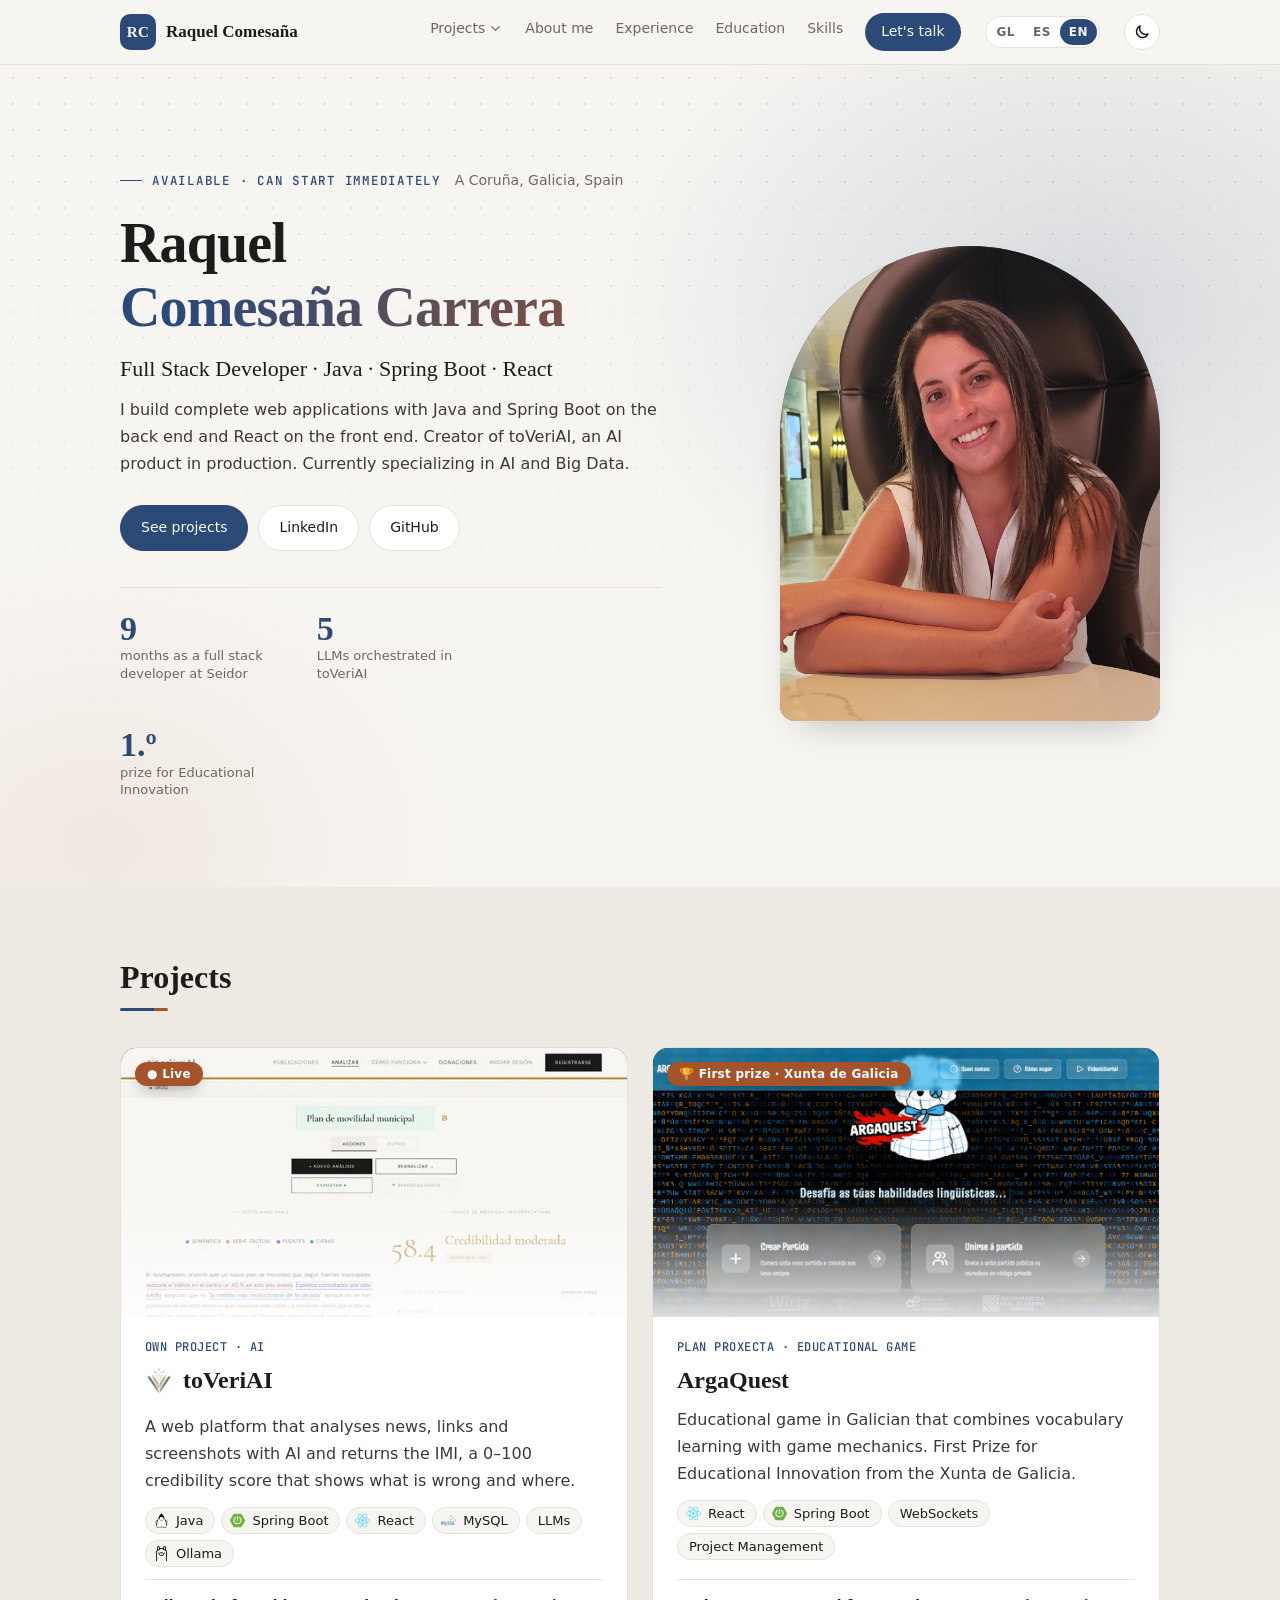
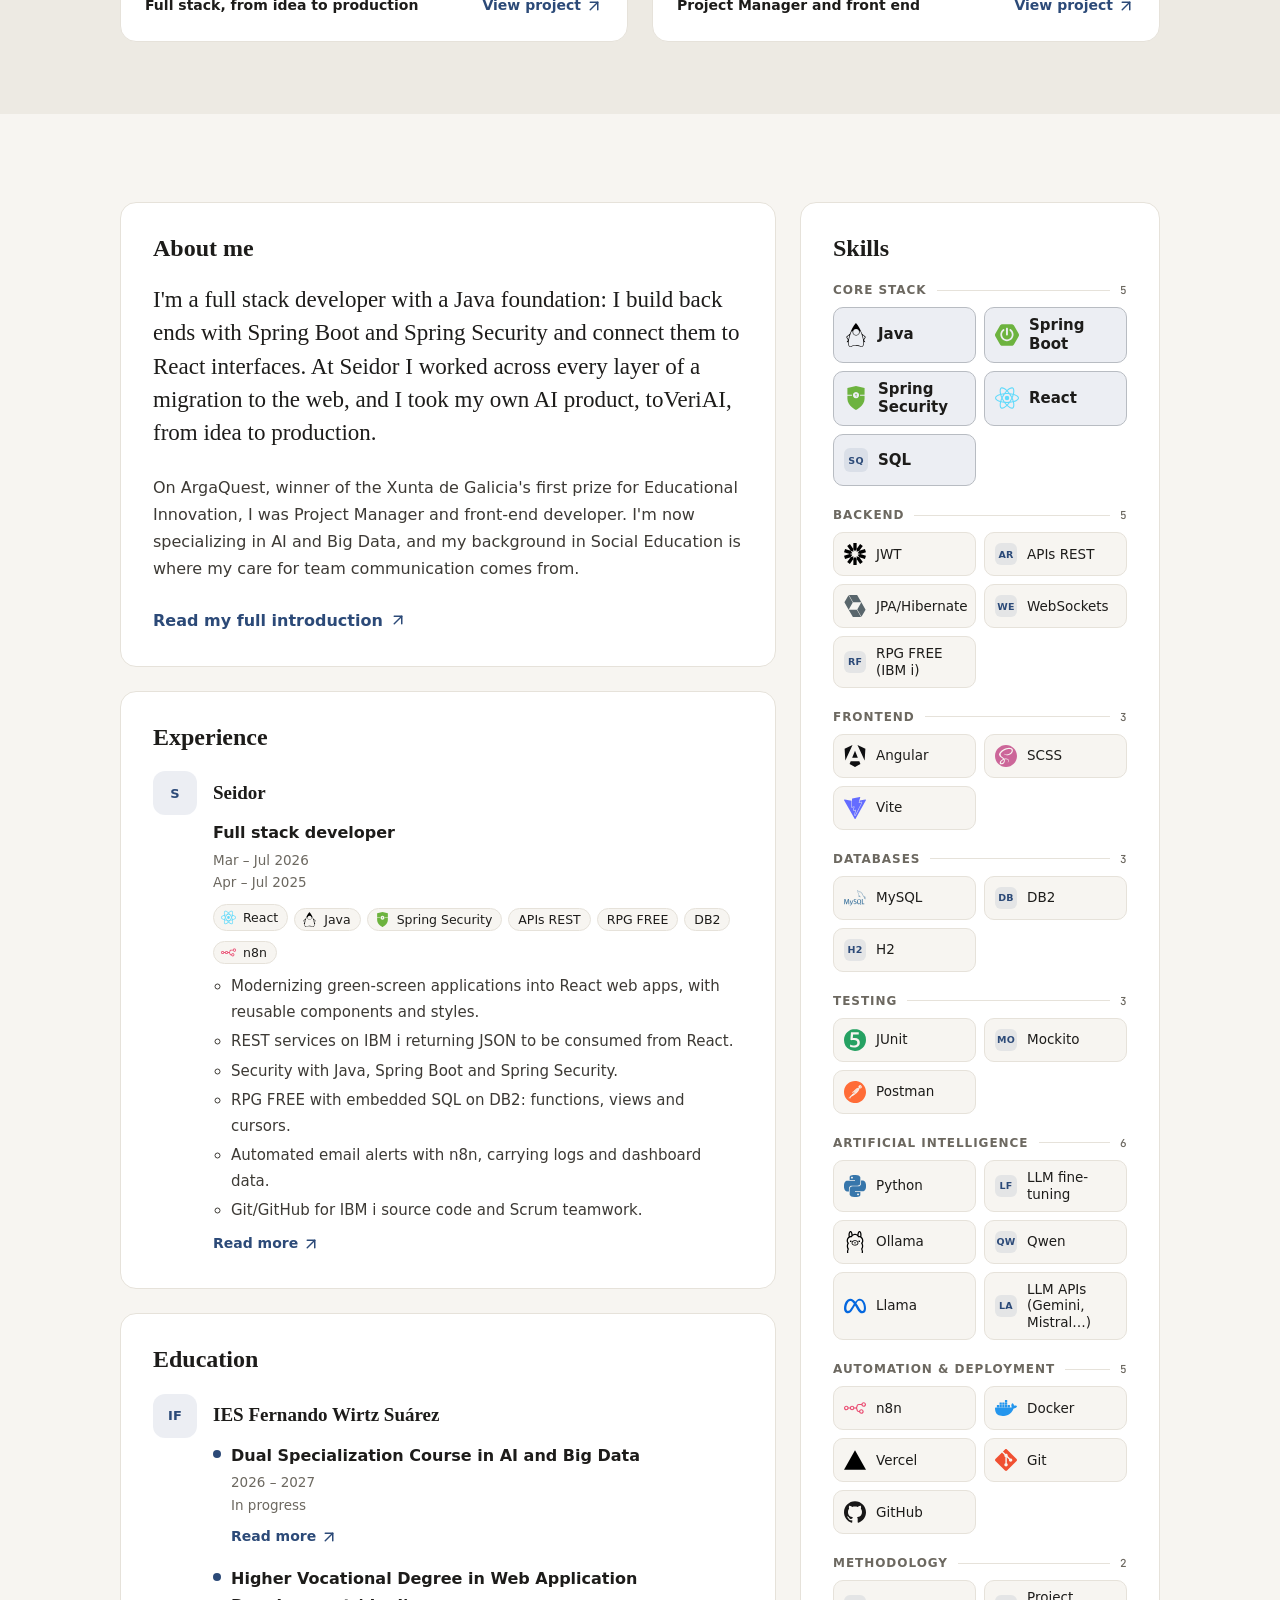
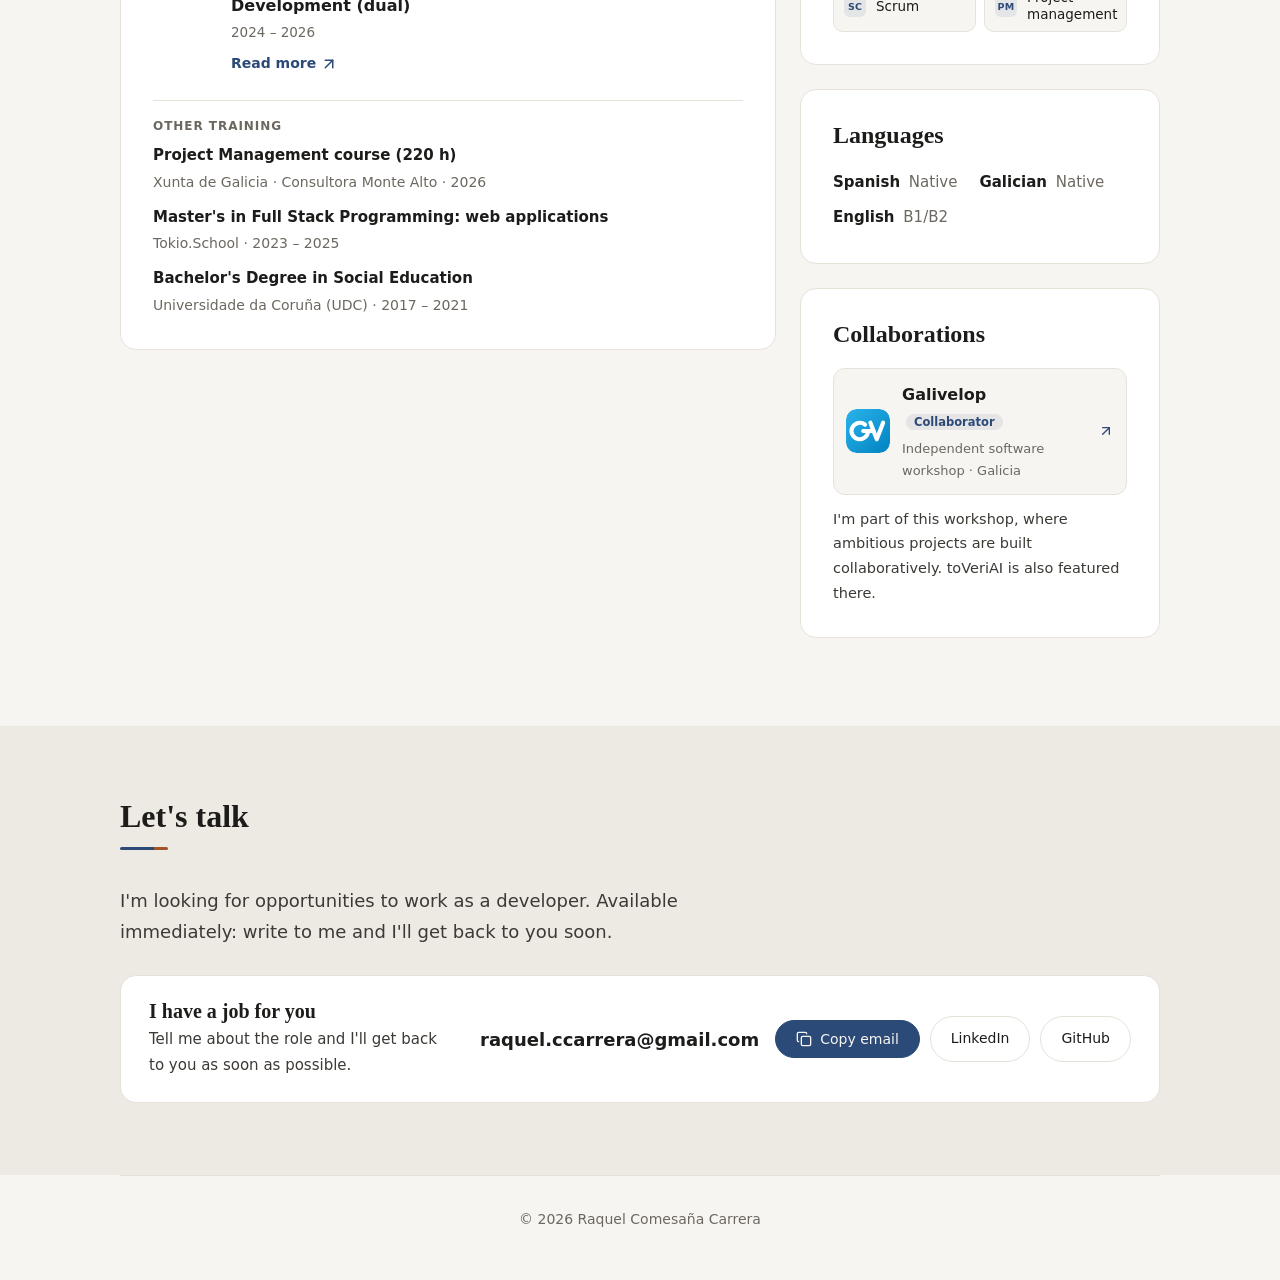
==== commit 9f88b7c5: "Menú con los títulos de las secciones, habilidades en cuadrícula y disponibilidad discreta - Menú: E" ====
--- a/index.html
+++ b/index.html
@@ -24,7 +24,7 @@
   </script>
   <link rel="preload" href="assets/fonts/fraunces.woff2" as="font" type="font/woff2" crossorigin>
   <link rel="preload" href="assets/fonts/inter.woff2" as="font" type="font/woff2" crossorigin>
-  <link rel="stylesheet" href="css/styles.css?v=20261027b">
+  <link rel="stylesheet" href="css/styles.css?v=20261027c">
 </head>
 <body data-page="home">
 
@@ -41,9 +41,10 @@
           </div>
         </div>
         <a href="#sobre-mi" data-nav="sobre-mi">Sobre mí</a>
-        <a href="#trayectoria" data-nav="trayectoria">Trayectoria</a>
+        <a href="#experiencia" data-nav="experiencia">Experiencia</a>
+        <a href="#formacion" data-nav="formacion">Formación</a>
         <a href="#habilidades" data-nav="habilidades">Habilidades</a>
-        <a href="#contacto" data-nav="contacto">Contacto</a>
+        <a href="#contacto" data-nav="contacto">¿Hablamos?</a>
       </nav>
       <div class="lang-switch" id="lang-switch" role="group" aria-label="Idioma">
         <button type="button" data-lang="gl" lang="gl" title="Galego">GL</button>
@@ -97,17 +98,17 @@
           <h2 class="pcard__title" data-i18n="about">Sobre mí</h2>
           <div class="letter" id="letter"></div>
         </section>
-        <section id="trayectoria" class="profile__stack">
-          <div class="pcard reveal">
+        <div id="trayectoria" class="profile__stack">
+          <section id="experiencia" class="pcard reveal">
             <h2 class="pcard__title" data-i18n="experience">Experiencia</h2>
             <ol class="stages" id="experience"></ol>
-          </div>
-          <div class="pcard reveal">
+          </section>
+          <section id="formacion" class="pcard reveal">
             <h2 class="pcard__title" data-i18n="education">Formación</h2>
             <ol class="stages" id="education"></ol>
             <div class="others" id="education-other"></div>
-          </div>
-        </section>
+          </section>
+        </div>
       </div>
       <aside class="profile__side">
         <section id="habilidades" class="pcard reveal">
@@ -139,8 +140,8 @@
 
   <footer class="footer container">© <span id="year"></span> Raquel Comesaña Carrera</footer>
 
-  <script src="js/tech-icons.js?v=20261027b"></script>
-  <script src="js/data.js?v=20261027b"></script>
-  <script src="js/main.js?v=20261027b"></script>
+  <script src="js/tech-icons.js?v=20261027c"></script>
+  <script src="js/data.js?v=20261027c"></script>
+  <script src="js/main.js?v=20261027c"></script>
 </body>
 </html>
--- a/css/styles.css
+++ b/css/styles.css
@@ -300,8 +300,17 @@
 .stage__more:hover .icon { transform: translate(2px, -2px); }
 
 /* Habilidades con logo */
-.skills { display: grid; gap: 18px; }
-.skills__group h3 { font: 600 12px var(--sans); letter-spacing: .08em; text-transform: uppercase; color: var(--muted); margin: 0 0 10px; }
+.skills { display: grid; gap: 22px; }
+.skills__group h3 { display: flex; align-items: center; gap: 10px; font: 600 12px var(--sans); letter-spacing: .08em; text-transform: uppercase; color: var(--muted); margin: 0 0 10px; }
+.skills__group h3::after { content: ""; flex: 1; height: 1px; background: var(--line); order: 1; }
+.skills__group h3 span { order: 2; font: 500 11px var(--mono); letter-spacing: 0; color: var(--muted); }
+.tiles { list-style: none; margin: 0; padding: 0; display: grid; grid-template-columns: repeat(auto-fill, minmax(140px, 1fr)); gap: 8px; }
+.tile { display: flex; align-items: center; gap: 10px; min-height: 44px; padding: 8px 10px; border-radius: 10px; border: 1px solid var(--line); background: var(--bg); color: var(--ink); font: 500 13.5px/1.25 var(--sans); transition: border-color .2s, background .2s; }
+.tile:hover { border-color: color-mix(in srgb, var(--accent) 45%, var(--line)); background: var(--surface); }
+.tile__logo { width: 22px; height: 22px; flex: none; }
+.tile__mono { display: grid; place-items: center; border-radius: 6px; background: var(--accent-soft); color: var(--accent); font: 700 9.5px var(--sans); letter-spacing: .02em; }
+.skills__group--core .tile { min-height: 52px; font-size: 15px; font-weight: 600; background: var(--accent-soft); border-color: color-mix(in srgb, var(--accent) 25%, var(--line)); }
+.skills__group--core .tile__logo { width: 24px; height: 24px; }
 .techs { list-style: none; margin: 0; padding: 0; display: flex; flex-wrap: wrap; gap: 6px; }
 .tech { display: inline-flex; align-items: center; gap: 7px; padding: 5px 11px 5px 8px; border-radius: 999px; border: 1px solid var(--line); background: var(--bg); color: var(--ink); font: 500 13px var(--sans); transition: border-color .2s, transform .2s; }
 .tech:hover { border-color: var(--accent); transform: translateY(-1px); }
@@ -365,13 +374,11 @@
 
 /* ===== 12. Disponibilidad, etiquetas, otra formación y contacto ===== */
 .hero__meta { display: flex; flex-wrap: wrap; align-items: center; gap: 8px 14px; margin: 0 0 18px; color: var(--muted); font-size: 14px; }
-.status { display: inline-flex; align-items: center; gap: 8px; padding: 5px 12px 5px 10px; border-radius: 999px; background: color-mix(in srgb, #2f9e5b 12%, var(--surface)); border: 1px solid color-mix(in srgb, #2f9e5b 35%, transparent); color: var(--ink); font-weight: 600; font-size: 13.5px; }
-.status::before { content: ""; width: 8px; height: 8px; border-radius: 50%; background: #2f9e5b; box-shadow: 0 0 0 3px color-mix(in srgb, #2f9e5b 25%, transparent); }
+/* Disponibilidad: una línea discreta en el color de la web, con el mismo trazo que los antetítulos. */
+.status { display: inline-flex; align-items: center; gap: 10px; color: var(--accent); font: 500 12.5px var(--mono); letter-spacing: .06em; text-transform: uppercase; }
+.status::before { content: ""; width: 22px; height: 1px; background: currentColor; }
 
 .tech--plain { padding-left: 11px; }
-.techs--core { gap: 8px; margin: 0 0 22px; padding-bottom: 20px; border-bottom: 1px solid var(--line); }
-.techs--core .tech { padding: 8px 15px 8px 11px; font-size: 15px; font-weight: 600; border-color: color-mix(in srgb, var(--accent) 35%, var(--line)); }
-.techs--core .tech__logo { width: 18px; height: 18px; }
 .techs--small { margin-top: 10px; }
 .techs--small .tech { padding: 3px 9px 3px 7px; font-size: 12.5px; }
 .techs--small .tech--plain { padding-left: 9px; }
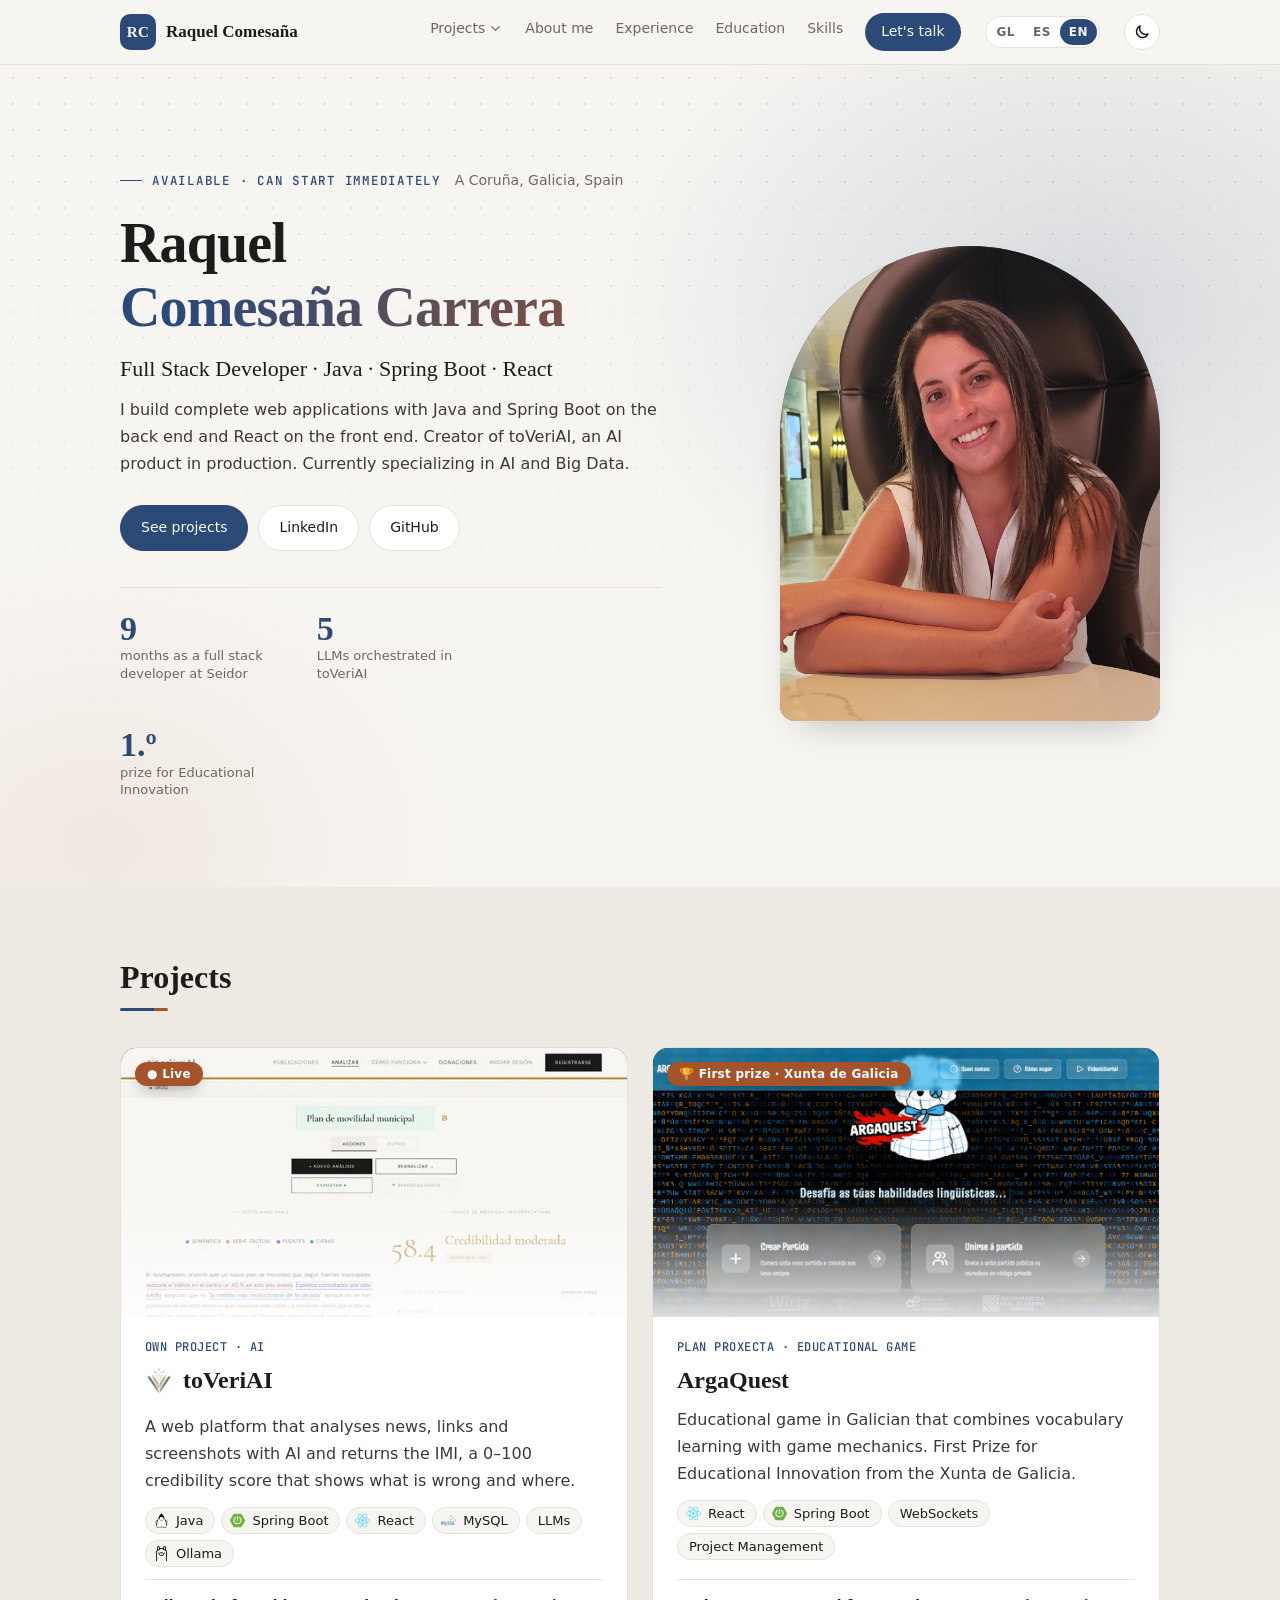
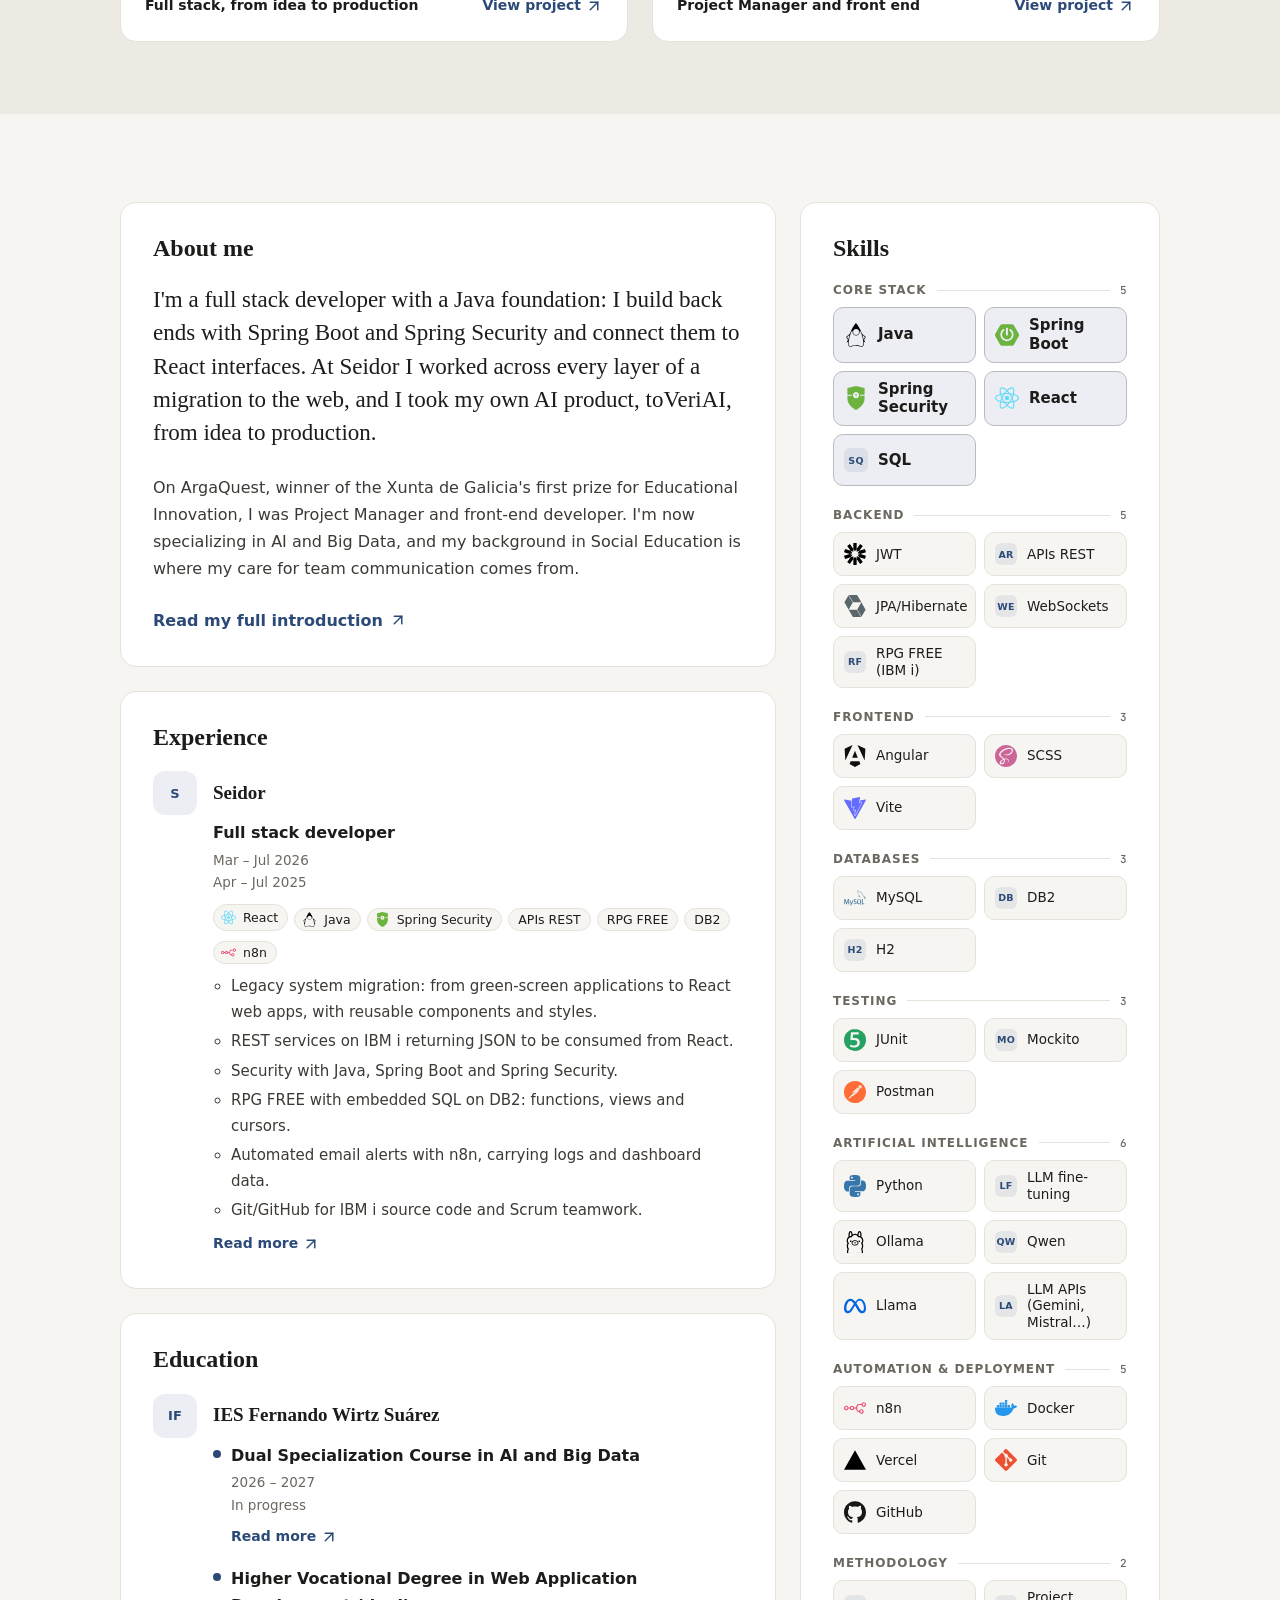
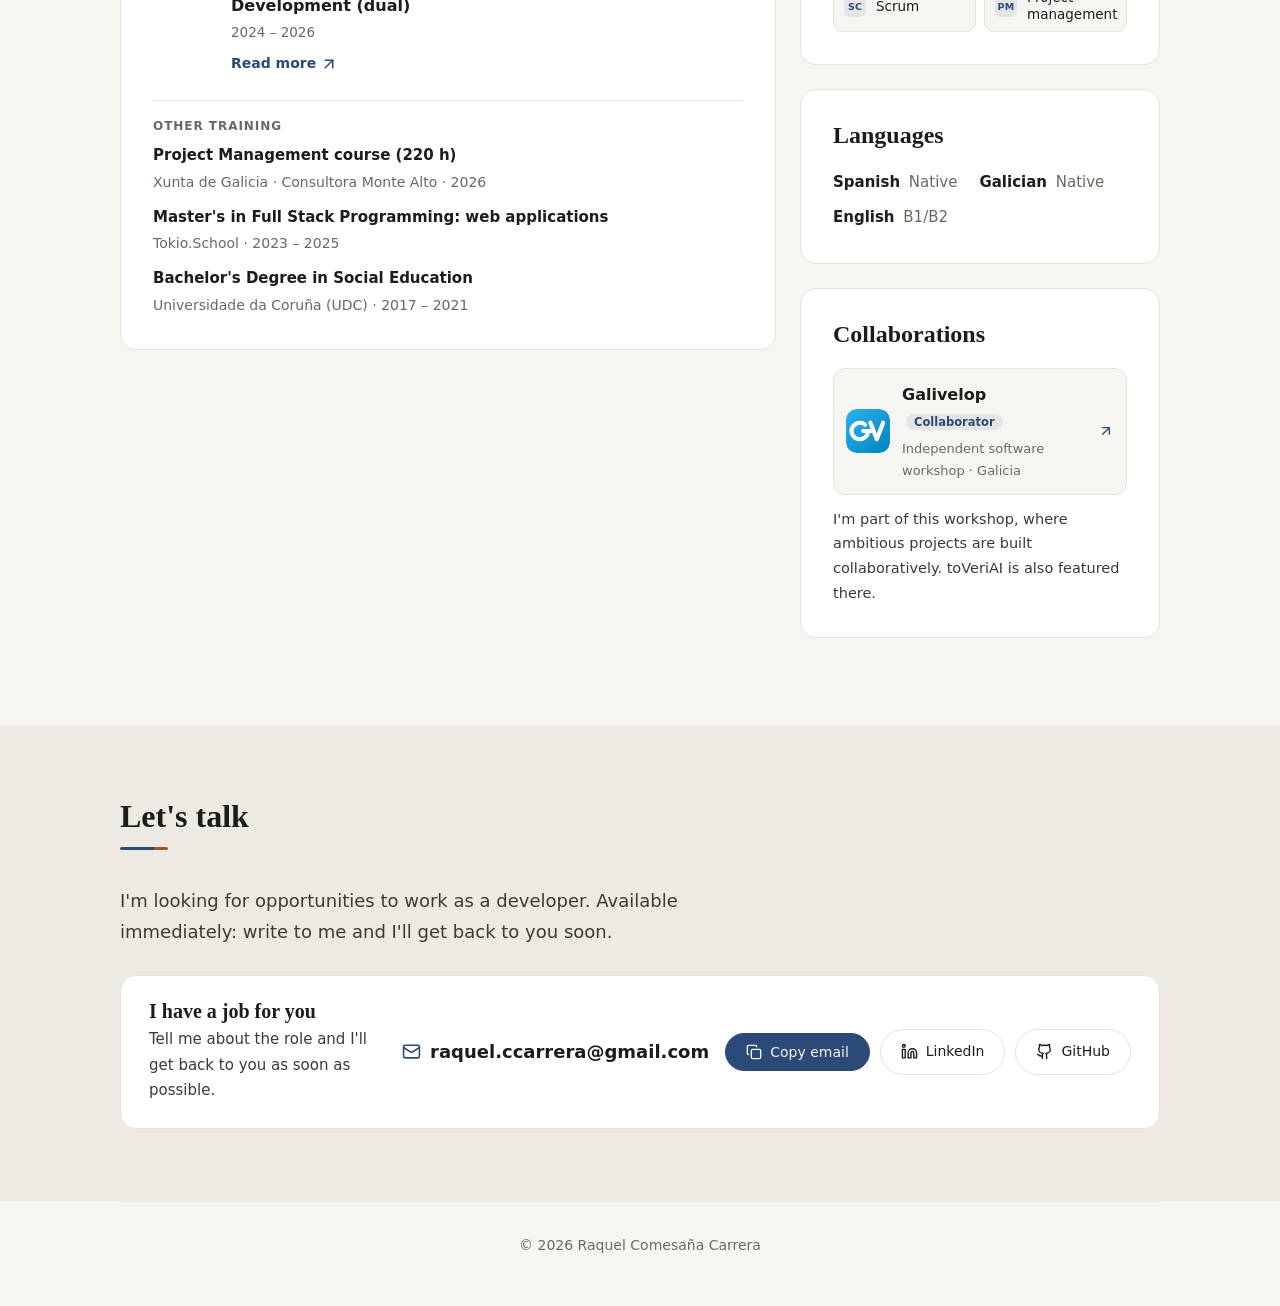
==== commit ee11aaf8: "Seidor como migración de sistema legacy e iconos en contacto" ====
--- a/index.html
+++ b/index.html
@@ -24,7 +24,7 @@
   </script>
   <link rel="preload" href="assets/fonts/fraunces.woff2" as="font" type="font/woff2" crossorigin>
   <link rel="preload" href="assets/fonts/inter.woff2" as="font" type="font/woff2" crossorigin>
-  <link rel="stylesheet" href="css/styles.css?v=20261027c">
+  <link rel="stylesheet" href="css/styles.css?v=20261111a">
 </head>
 <body data-page="home">
 
@@ -140,8 +140,8 @@
 
   <footer class="footer container">© <span id="year"></span> Raquel Comesaña Carrera</footer>
 
-  <script src="js/tech-icons.js?v=20261027c"></script>
-  <script src="js/data.js?v=20261027c"></script>
-  <script src="js/main.js?v=20261027c"></script>
+  <script src="js/tech-icons.js?v=20261111a"></script>
+  <script src="js/data.js?v=20261111a"></script>
+  <script src="js/main.js?v=20261111a"></script>
 </body>
 </html>
--- a/css/styles.css
+++ b/css/styles.css
@@ -413,3 +413,7 @@
 }
 .stage ul.techs { padding-left: 0; }
 .others li { flex-direction: column; }
+.way__address { display: inline-flex; align-items: center; gap: 9px; }
+.way__address .icon { width: 19px; height: 19px; color: var(--accent); flex: none; }
+.btn--icon { display: inline-flex; align-items: center; gap: 8px; }
+.btn--icon .icon { width: 17px; height: 17px; }
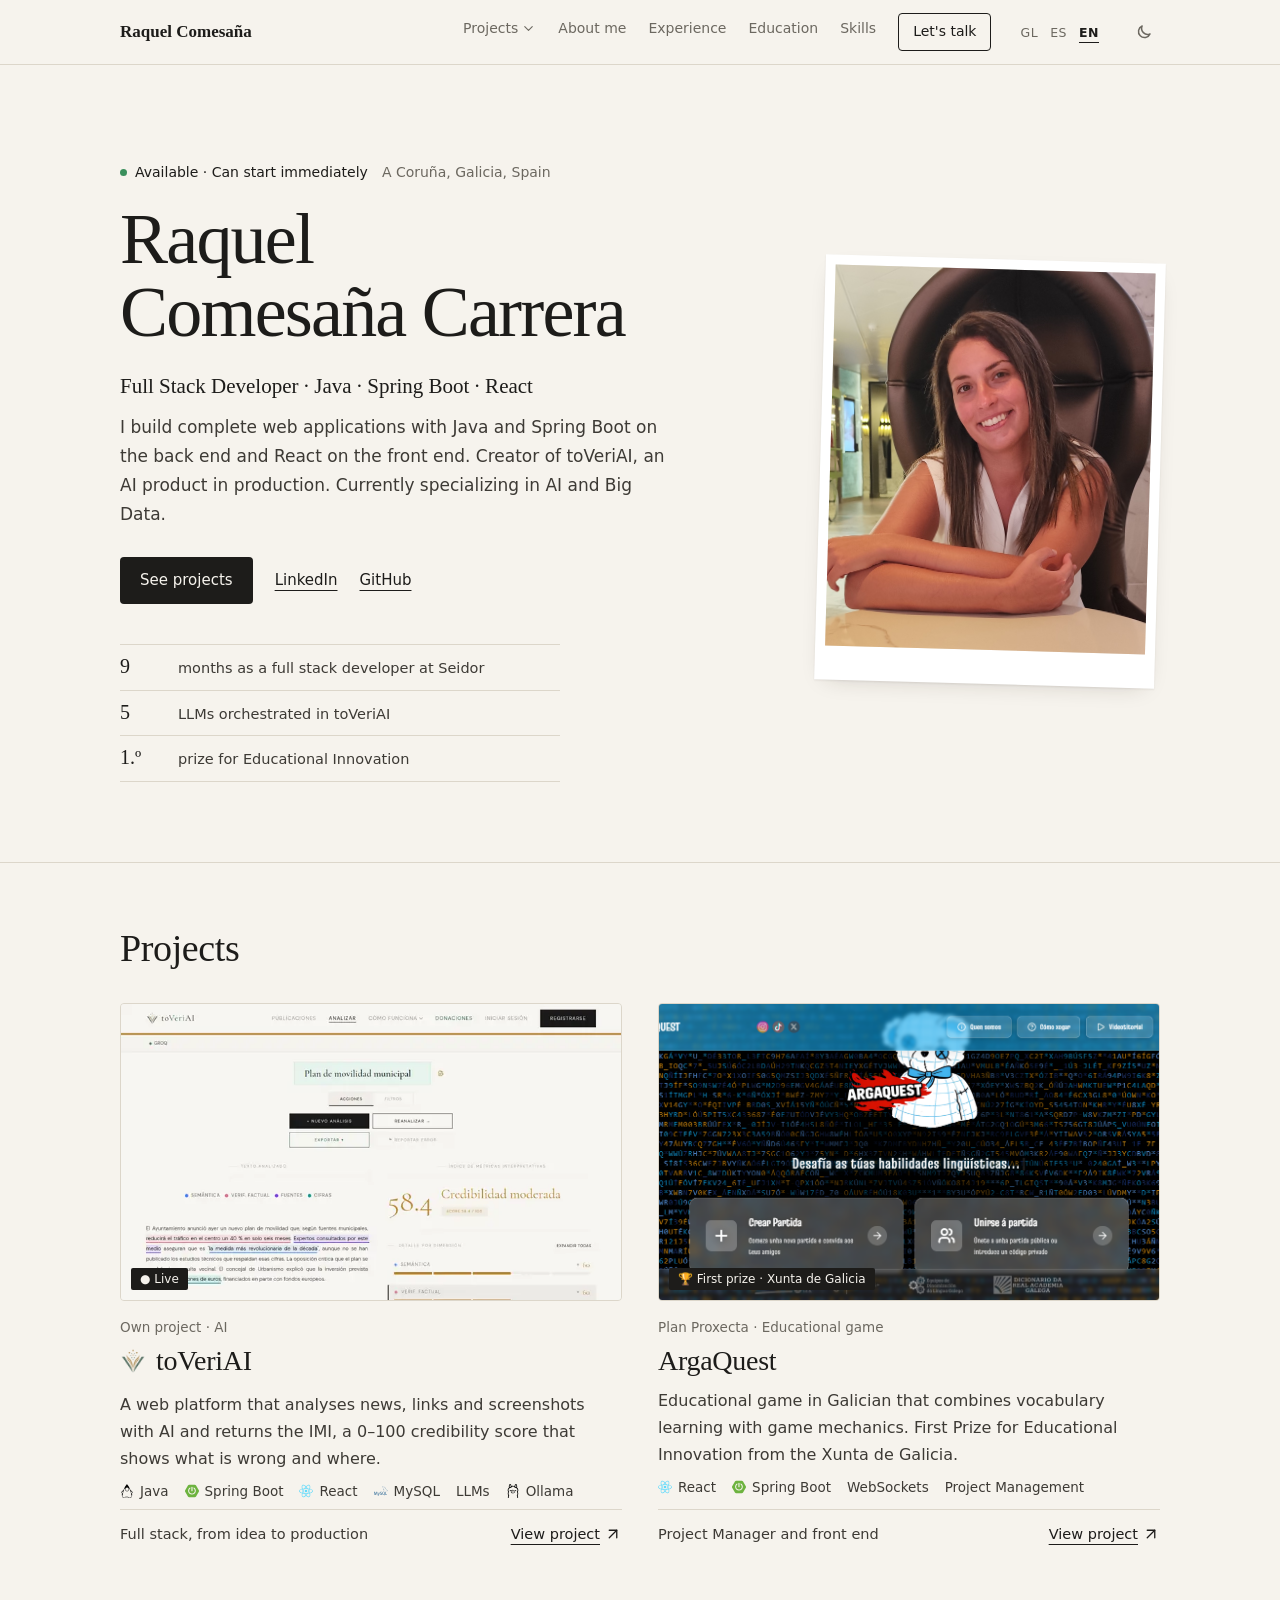
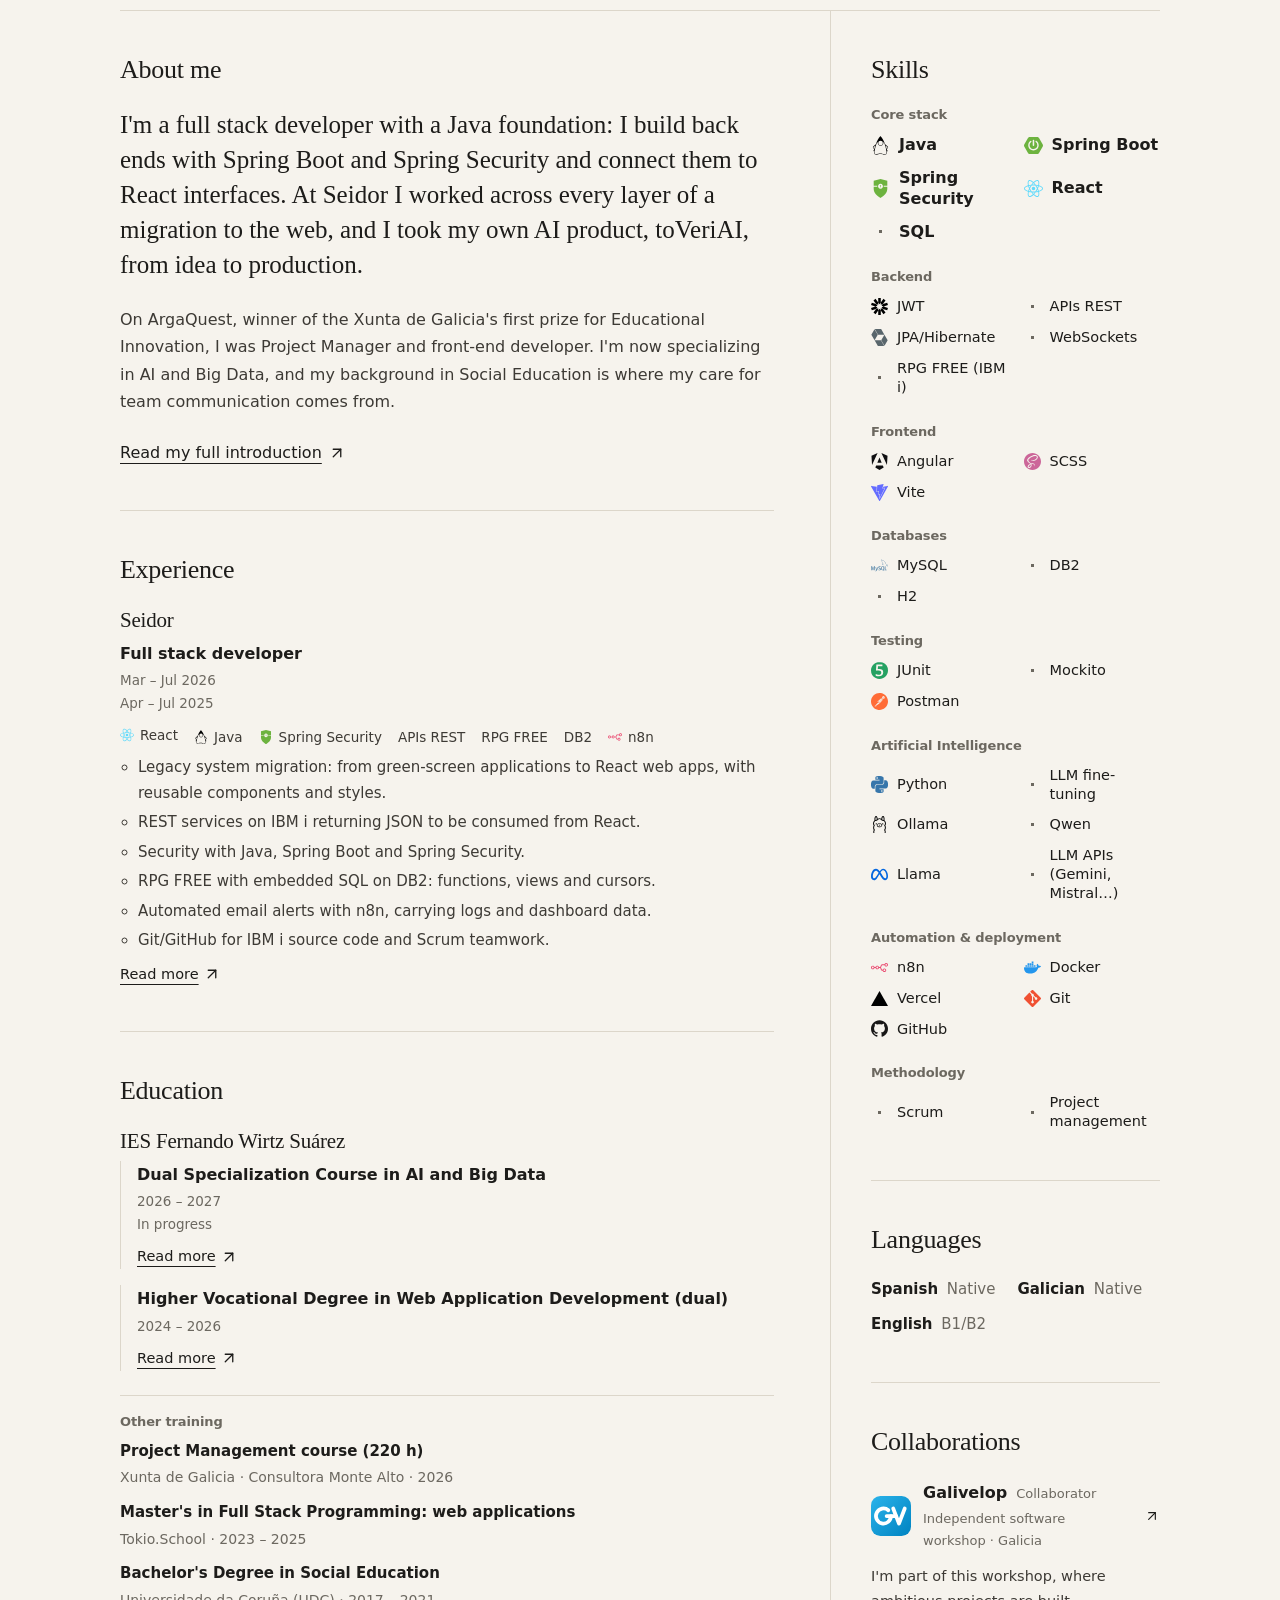
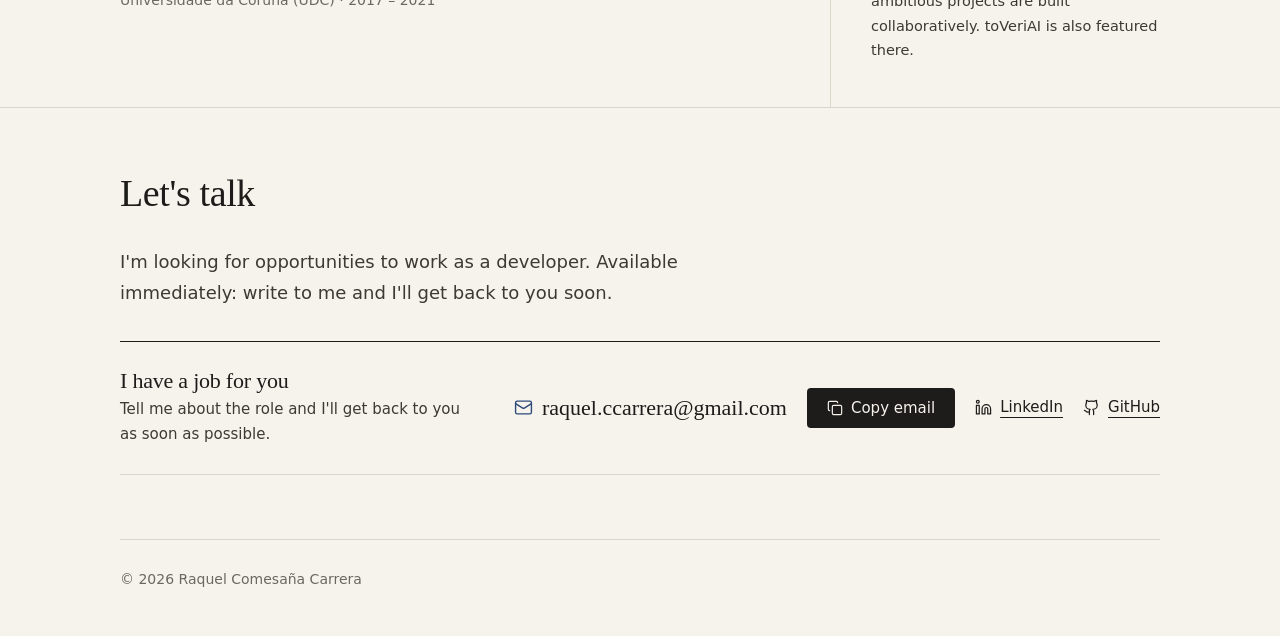
==== commit b40c1481: "Rediseño editorial: sin cajas, degradados ni animaciones" ====
--- a/index.html
+++ b/index.html
@@ -24,7 +24,7 @@
   </script>
   <link rel="preload" href="assets/fonts/fraunces.woff2" as="font" type="font/woff2" crossorigin>
   <link rel="preload" href="assets/fonts/inter.woff2" as="font" type="font/woff2" crossorigin>
-  <link rel="stylesheet" href="css/styles.css?v=20261111a">
+  <link rel="stylesheet" href="css/styles.css?v=20261111b">
 </head>
 <body data-page="home">
 
@@ -140,8 +140,8 @@
 
   <footer class="footer container">© <span id="year"></span> Raquel Comesaña Carrera</footer>
 
-  <script src="js/tech-icons.js?v=20261111a"></script>
-  <script src="js/data.js?v=20261111a"></script>
-  <script src="js/main.js?v=20261111a"></script>
+  <script src="js/tech-icons.js?v=20261111b"></script>
+  <script src="js/data.js?v=20261111b"></script>
+  <script src="js/main.js?v=20261111b"></script>
 </body>
 </html>
--- a/css/styles.css
+++ b/css/styles.css
@@ -5,21 +5,21 @@
 
 /* ===== 1. Variables ===== */
 :root {
-  --bg: #f7f5f1;
-  --surface: #ffffff;
+  --bg: #f6f3ed;
+  --surface: #fbfaf6;
   --ink: #1d1c1a;
   --text: #3d3a35;
   --muted: #6c6860;
-  --line: #e6e2da;
+  --line: #dcd6ca;
   --accent: #2c4a78;
   --accent-soft: rgba(44, 74, 120, .09);
   --accent-2: #a4532a;
   --on-accent-2: #ffffff;
-  --band: #edeae3;
+  --band: #efebe3;
   --glow: rgba(44, 74, 120, .16);
   --glow-2: rgba(164, 83, 42, .08);
-  --radius: 16px;
-  --shadow: 0 18px 40px -22px rgba(20, 20, 30, .35);
+  --radius: 4px;
+  --shadow: 0 1px 2px rgba(40, 30, 20, .08), 0 8px 24px -12px rgba(40, 30, 20, .22);
   --serif: "Fraunces", Georgia, serif;
   --sans: "Inter", system-ui, sans-serif;
   --mono: "JetBrains Mono", ui-monospace, "SFMono-Regular", Menlo, Consolas, monospace;
@@ -45,276 +45,258 @@
 *, *::before, *::after { box-sizing: border-box; }
 html { scroll-behavior: smooth; scroll-padding-top: 72px; }
 body { margin: 0; background: var(--bg); color: var(--ink); font: 16px/1.7 var(--sans); transition: background .3s, color .3s; }
-a { color: inherit; text-decoration: none; }
-h1, h2, h3 { font-family: var(--serif); font-weight: 600; line-height: 1.15; margin: 0; }
+a { color: inherit; text-decoration: none; text-underline-offset: 3px; text-decoration-thickness: 1px; }
+h1, h2, h3 { font-family: var(--serif); font-weight: 600; line-height: 1.15; margin: 0; letter-spacing: -.01em; }
 .container { width: min(1040px, 100% - 48px); margin-inline: auto; }
 
 /* ===== 3. Navegación ===== */
-.nav { position: sticky; top: 0; z-index: 10; background: color-mix(in srgb, var(--bg) 85%, transparent); backdrop-filter: blur(10px); border-bottom: 1px solid var(--line); }
+.nav { position: sticky; top: 0; z-index: 10; background: var(--bg); border-bottom: 1px solid var(--line); }
 .nav__inner { display: flex; align-items: center; gap: 24px; height: 64px; }
 .nav__logo { display: flex; align-items: center; gap: 10px; margin-right: auto; font: 600 17px var(--serif); }
-.nav__mark { display: grid; place-items: center; width: 36px; height: 36px; border-radius: 10px; background: var(--accent); color: var(--bg); font: 600 15px/1 var(--serif); letter-spacing: .02em; transition: transform .2s; }
-.nav__logo:hover .nav__mark { transform: rotate(-6deg); }
+.nav__mark { font: 600 19px/1 var(--serif); color: var(--ink); letter-spacing: -.02em; }
 .nav__links { display: flex; gap: 22px; font-size: 14px; color: var(--muted); }
-.nav__links a { padding: 4px 0; border-bottom: 2px solid transparent; transition: .2s; }
-.nav__links a:hover, .nav__links a.active { color: var(--accent); border-color: var(--accent); }
-.nav__menu { display: none; border: 1px solid var(--line); background: var(--surface); color: var(--ink); width: 36px; height: 36px; border-radius: 50%; cursor: pointer; font-size: 16px; }
-.lang-switch { display: flex; border: 1px solid var(--line); border-radius: 999px; padding: 2px; background: var(--surface); }
-.lang-switch button { border: 0; background: none; color: var(--muted); font: 600 12px var(--sans); letter-spacing: .04em; padding: 6px 9px; border-radius: 999px; cursor: pointer; transition: .2s; }
-.lang-switch button:hover { color: var(--accent); }
-.lang-switch button[aria-pressed="true"] { background: var(--accent); color: var(--bg); }
-.theme-toggle { display: inline-grid; place-items: center; border: 1px solid var(--line); background: var(--surface); color: var(--ink); width: 36px; height: 36px; border-radius: 50%; cursor: pointer; transition: .2s; }
-.theme-toggle:hover { border-color: var(--accent); color: var(--accent); }
+.nav__links a { padding: 4px 0; border-bottom: 1px solid transparent; transition: color .15s; }
+.nav__links a:hover, .nav__links a.active { color: var(--ink); border-color: var(--ink); }
+.nav__menu { display: none; border: 0; background: none; color: var(--ink); width: 36px; height: 36px; cursor: pointer; font-size: 20px; }
+.lang-switch { display: flex; gap: 2px; }
+.lang-switch button { border: 0; background: none; color: var(--muted); font: 500 12.5px var(--sans); letter-spacing: .04em; padding: 6px 5px; cursor: pointer; }
+.lang-switch button:hover { color: var(--ink); }
+.lang-switch button[aria-pressed="true"] { color: var(--ink); font-weight: 700; text-decoration: underline; text-underline-offset: 5px; }
+.theme-toggle { display: inline-grid; place-items: center; border: 0; background: none; color: var(--muted); width: 32px; height: 36px; cursor: pointer; }
+.theme-toggle:hover { color: var(--ink); }
 .theme-toggle svg { width: 18px; height: 18px; fill: none; stroke: currentColor; stroke-width: 2; stroke-linecap: round; stroke-linejoin: round; }
 .theme-toggle .icon-sun, [data-theme="dark"] .theme-toggle .icon-moon { display: none; }
 [data-theme="dark"] .theme-toggle .icon-sun { display: block; }
 
 /* ===== 3b. Submenú de proyectos ===== */
 .submenu { position: relative; }
-.submenu__btn { display: inline-flex; align-items: center; gap: 3px; padding: 4px 0; border: 0; border-bottom: 2px solid transparent; background: none; color: inherit; font: inherit; cursor: pointer; transition: .2s; }
+.submenu__btn { display: inline-flex; align-items: center; gap: 3px; padding: 4px 0; border: 0; border-bottom: 1px solid transparent; background: none; color: inherit; font: inherit; cursor: pointer; }
 .submenu__btn .icon { width: 15px; height: 15px; transition: transform .2s; }
-.submenu__btn:hover, .submenu.open .submenu__btn, .submenu__btn.active, .submenu__btn.current { color: var(--accent); }
-.submenu__btn.active, .submenu__btn.current { border-color: var(--accent); }
+.submenu__btn:hover, .submenu.open .submenu__btn, .submenu__btn.active, .submenu__btn.current { color: var(--ink); }
+.submenu__btn.active, .submenu__btn.current { border-color: var(--ink); }
 .submenu.open .submenu__btn .icon { transform: rotate(180deg); }
-.submenu__panel { position: absolute; top: 100%; left: 50%; translate: -50% 0; width: 430px; margin-top: 12px; padding: 10px; border-radius: var(--radius); background: var(--surface); border: 1px solid var(--line); box-shadow: var(--shadow); opacity: 0; visibility: hidden; transform: translateY(-6px); transition: opacity .18s, transform .18s, visibility .18s; z-index: 30; }
+.submenu__panel { position: absolute; top: 100%; left: 50%; translate: -50% 0; width: 400px; margin-top: 12px; padding: 8px; border-radius: var(--radius); background: var(--surface); border: 1px solid var(--line); box-shadow: var(--shadow); opacity: 0; visibility: hidden; transition: opacity .15s, visibility .15s; z-index: 30; }
 .submenu__panel::before { content: ""; position: absolute; inset: -14px 0 auto; height: 14px; }
-.submenu.open .submenu__panel { opacity: 1; visibility: visible; transform: none; }
+.submenu.open .submenu__panel { opacity: 1; visibility: visible; }
 .submenu__panel ul { list-style: none; margin: 0; padding: 0; display: grid; gap: 4px; }
-.nav__links .submenu__item { display: grid; grid-template-columns: 60px 1fr auto; align-items: center; gap: 12px; padding: 8px; border: 0; border-radius: 10px; color: var(--ink); }
-.nav__links .submenu__item:hover, .nav__links .submenu__item[aria-current="page"] { background: var(--accent-soft); color: var(--ink); }
-.submenu__item img { width: 60px; height: 40px; object-fit: cover; object-position: top; border-radius: 7px; border: 1px solid var(--line); }
+.nav__links .submenu__item { display: grid; grid-template-columns: 60px 1fr auto; align-items: center; gap: 12px; padding: 8px; border: 0; border-radius: 2px; color: var(--ink); }
+.nav__links .submenu__item:hover, .nav__links .submenu__item[aria-current="page"] { background: var(--band); color: var(--ink); }
+.submenu__item img { width: 60px; height: 40px; object-fit: cover; object-position: top; border-radius: 2px; border: 1px solid var(--line); }
 .submenu__text { display: grid; min-width: 0; }
 .submenu__text strong { font: 600 15px var(--serif); }
 .submenu__text span { font-size: 12px; color: var(--muted); white-space: nowrap; overflow: hidden; text-overflow: ellipsis; }
-.submenu__status { font: 600 11px var(--sans); padding: 2px 9px; border-radius: 999px; color: #fff; background: var(--c2); white-space: nowrap; }
-.nav__links .submenu__all { display: block; margin-top: 6px; padding: 10px 8px 4px; border: 0; border-top: 1px solid var(--line); font-size: 13.5px; font-weight: 600; color: var(--accent); }
+.submenu__status { font-size: 12px; color: var(--muted); white-space: nowrap; }
+.nav__links .submenu__all { display: block; margin-top: 6px; padding: 10px 8px 4px; border: 0; border-top: 1px solid var(--line); font-size: 13.5px; color: var(--ink); text-decoration: underline; }
 .nav__links .submenu__all:hover { color: var(--ink); }
 
 /* ===== 4. Hero ===== */
-.hero { position: relative; overflow: hidden; padding: clamp(56px, 9vw, 104px) 0 clamp(56px, 8vw, 88px); }
-.hero__bg { position: absolute; inset: 0; pointer-events: none;
-  background: radial-gradient(55% 65% at 85% 30%, var(--glow), transparent 70%), radial-gradient(40% 50% at 8% 95%, var(--glow-2), transparent 70%); }
-.hero__bg::after { content: ""; position: absolute; inset: 0; background-image: radial-gradient(color-mix(in srgb, var(--ink) 10%, transparent) 1px, transparent 1px); background-size: 26px 26px; mask-image: linear-gradient(180deg, #000, transparent 85%); -webkit-mask-image: linear-gradient(180deg, #000, transparent 85%); }
-.hero__grid { position: relative; display: grid; grid-template-columns: 1.25fr 1fr; gap: clamp(32px, 5vw, 64px); align-items: center; }
-.eyebrow { color: var(--accent); font: 500 13px var(--mono); letter-spacing: .06em; text-transform: uppercase; margin: 0 0 14px; }
-.hero h1 { font-size: clamp(38px, 4.8vw, 56px); letter-spacing: -.015em; text-wrap: balance; }
-.hl { display: block; background: linear-gradient(110deg, var(--accent) 15%, var(--accent-2) 115%); -webkit-background-clip: text; background-clip: text; color: transparent; }
-.hero__role { font: 400 clamp(18px, 2.2vw, 22px) var(--serif); color: var(--ink); margin: 16px 0 14px; }
-.hero__summary { color: var(--text); max-width: 54ch; margin: 0 0 28px; }
-.hero__actions { display: flex; flex-wrap: wrap; gap: 10px; }
-.hero__stats { display: flex; flex-wrap: wrap; gap: clamp(20px, 4vw, 44px); margin: 36px 0 0; padding-top: 22px; border-top: 1px solid var(--line); }
-.hero__stats div { display: flex; flex-direction: column-reverse; justify-content: flex-end; max-width: 15ch; }
-.hero__stats dt { font-size: 13px; line-height: 1.35; color: var(--muted); }
-.hero__stats dd { margin: 0; font: 600 34px/1.1 var(--serif); color: var(--accent); }
-.hero__visual { position: relative; display: flex; flex-direction: column; align-items: flex-end; }
-.hero__photo { position: relative; margin: 0 0 0 auto; width: 100%; max-width: 380px; aspect-ratio: 4 / 5; border-radius: 200px 200px var(--radius) var(--radius); overflow: hidden; background: linear-gradient(145deg, var(--accent), #6d93d6); box-shadow: var(--shadow); }
-.hero__photo img { position: absolute; inset: 0; width: 100%; height: 100%; object-fit: cover; z-index: 1; }
-.hero__initials { position: absolute; inset: 0; display: grid; place-items: center; color: #fff; font: 600 72px var(--serif); }
+.hero { padding: clamp(48px, 8vw, 96px) 0 clamp(48px, 7vw, 80px); }
+.hero__bg { display: none; }
+.hero__grid { display: grid; grid-template-columns: minmax(0, 1.5fr) minmax(0, 1fr); gap: clamp(32px, 6vw, 88px); align-items: center; }
+.eyebrow { color: var(--muted); font: 500 13.5px var(--sans); margin: 0 0 12px; }
+.hero h1 { font-size: clamp(40px, 6vw, 72px); font-weight: 500; letter-spacing: -.025em; line-height: 1.02; }
+.hl { display: block; }
+.hero__role { font: 400 clamp(18px, 2vw, 21px)/1.4 var(--serif); color: var(--ink); margin: 22px 0 12px; }
+.hero__summary { color: var(--text); max-width: 52ch; margin: 0 0 28px; font-size: 17px; }
+.hero__actions { display: flex; flex-wrap: wrap; align-items: center; gap: 10px 22px; }
+.hero__stats { display: grid; gap: 0; margin: 40px 0 0; max-width: 440px; border-top: 1px solid var(--line); }
+.hero__stats div { display: flex; flex-direction: row-reverse; justify-content: flex-end; align-items: baseline; gap: 14px; padding: 9px 0; border-bottom: 1px solid var(--line); }
+.hero__stats dt { font-size: 14.5px; color: var(--text); }
+.hero__stats dd { margin: 0; min-width: 2.2em; font: 500 20px/1.2 var(--serif); color: var(--ink); }
+.hero__visual { display: flex; justify-content: flex-end; }
+.hero__photo { position: relative; margin: 0; width: 100%; max-width: 340px; aspect-ratio: 4 / 5; padding: 10px 10px 0; background: #fff; box-shadow: var(--shadow); transform: rotate(1.6deg); }
+.hero__photo img { display: block; width: 100%; height: calc(100% - 34px); object-fit: cover; position: relative; z-index: 1; }
+.hero__initials { position: absolute; inset: 10px 10px 34px; display: grid; place-items: center; background: var(--band); color: var(--muted); font: 500 56px var(--serif); }
 
 /* ===== 5. Botones ===== */
-.btn { display: inline-flex; align-items: center; gap: 8px; padding: 10px 20px; border-radius: 999px; border: 1px solid var(--line); background: var(--surface); font-size: 14px; font-weight: 500; transition: .2s; }
-.btn:hover { border-color: var(--accent); color: var(--accent); transform: translateY(-2px); }
-.btn--primary { background: var(--accent); border-color: var(--accent); color: var(--bg); }
-.btn--primary:hover { color: var(--bg); opacity: .9; }
+.btn { display: inline-flex; align-items: center; gap: 8px; padding: 2px 0; border: 0; background: none; font-size: 15px; font-weight: 500; color: var(--ink); text-decoration: underline; text-underline-offset: 5px; text-decoration-thickness: 1px; transition: color .15s; }
+.btn:hover { color: var(--accent); }
+.btn--primary { padding: 11px 20px; border-radius: var(--radius); background: var(--ink); color: var(--bg); text-decoration: none; }
+.btn--primary:hover { color: var(--bg); background: var(--accent); }
 
 /* ===== 6. Secciones ===== */
-.section { padding: 72px 0; border-top: 1px solid var(--line); }
-.section--band { background: var(--band); border-top: 0; }
-.section--band + .section { border-top: 0; }
-.section__title { font-size: 32px; margin-bottom: 36px; }
-.section__title::after { content: ""; display: block; width: 48px; height: 3px; margin-top: 12px; background: linear-gradient(90deg, var(--accent) 70%, var(--accent-2) 70%); border-radius: 2px; }
+.section { padding: 64px 0; border-top: 1px solid var(--line); }
+.section--band { background: none; }
+.section__title { font-size: clamp(28px, 3.4vw, 38px); font-weight: 500; margin-bottom: 32px; }
 
 /* ===== 7. Carta ===== */
-.letter { background: var(--surface); border: 1px solid var(--line); border-radius: var(--radius); padding: clamp(28px, 5vw, 56px); box-shadow: var(--shadow); max-width: 820px; }
+.letter { max-width: 720px; }
 .letter p { color: var(--text); margin: 0 0 16px; }
 .letter .letter__lead { color: var(--ink); font: 400 clamp(20px, 2.6vw, 26px)/1.45 var(--serif); margin: 0 0 24px; }
 .letter ul { padding: 0; margin: 20px 0; list-style: none; display: grid; gap: 14px; }
-.letter li { padding-left: 18px; border-left: 3px solid var(--accent); color: var(--muted); }
+.letter li { padding-left: 16px; border-left: 1px solid var(--ink); color: var(--muted); }
 .letter li strong { color: var(--ink); display: block; }
 
 /* ===== 8. Proyectos (tarjetas de la portada) ===== */
 .section__intro { margin: 0; color: var(--muted); max-width: 48ch; }
-.projects { display: grid; grid-template-columns: repeat(auto-fit, minmax(min(100%, 420px), 1fr)); gap: 24px; }
-.card { position: relative; display: flex; flex-direction: column; background: var(--surface); border: 1px solid var(--line); border-radius: var(--radius); overflow: hidden; transition: transform .25s, border-color .25s, box-shadow .25s; }
-.card:hover, .card:focus-within { transform: translateY(-5px); border-color: color-mix(in srgb, var(--c2) 70%, var(--line)); box-shadow: var(--shadow), 0 0 0 1px color-mix(in srgb, var(--c2) 35%, transparent); }
-.card__media { position: relative; aspect-ratio: 16 / 8.5; overflow: hidden; background: linear-gradient(135deg, var(--c1), var(--c2)); }
-.card__media img { width: 100%; height: 100%; object-fit: cover; object-position: top; transition: transform .6s cubic-bezier(.2, .7, .3, 1); }
-.card:hover .card__media img { transform: scale(1.04); }
-.card__media::after { content: ""; position: absolute; inset: 0; background: linear-gradient(180deg, transparent 55%, color-mix(in srgb, var(--surface) 85%, transparent)); }
-.badge { display: inline-block; padding: 5px 12px; border-radius: 999px; background: var(--accent-2); color: var(--on-accent-2); font: 600 12px var(--sans); letter-spacing: .02em; box-shadow: 0 6px 16px -6px rgba(0, 0, 0, .45); }
-.card__media .badge { position: absolute; top: 14px; left: 14px; z-index: 1; }
-.card__body { padding: 22px 24px 24px; display: flex; flex-direction: column; gap: 12px; flex: 1; }
-.card__kind { font: 500 12px var(--mono); letter-spacing: .04em; text-transform: uppercase; color: var(--accent); margin: 0; }
-.card h3 { font-size: 24px; }
+.projects { display: grid; grid-template-columns: repeat(auto-fit, minmax(min(100%, 400px), 1fr)); gap: 40px 36px; }
+.card { position: relative; display: flex; flex-direction: column; }
+.card__media { position: relative; aspect-ratio: 16 / 9.5; overflow: hidden; border: 1px solid var(--line); border-radius: var(--radius); background: var(--band); }
+.card__media img { display: block; width: 100%; height: 100%; object-fit: cover; object-position: top; transition: transform .5s ease; }
+.card:hover .card__media img { transform: scale(1.02); }
+.badge { display: inline-block; padding: 4px 9px; border-radius: 2px; background: var(--ink); color: var(--bg); font: 500 12px var(--sans); }
+.card__media .badge { position: absolute; left: 10px; bottom: 10px; z-index: 1; }
+.card__body { padding: 18px 0 0; display: flex; flex-direction: column; gap: 10px; flex: 1; }
+.card__kind { font: 400 13.5px var(--sans); color: var(--muted); margin: 0; }
+.card h3 { font-size: 28px; font-weight: 500; }
 .card__link { display: inline-flex; align-items: center; gap: 10px; }
 .card__link::after { content: ""; position: absolute; inset: 0; z-index: 1; }
 .card__link:focus-visible { outline: none; }
 .card:has(.card__link:focus-visible) { outline: 2px solid var(--accent); outline-offset: 3px; }
-.card__icon { width: 28px; height: 28px; border-radius: 7px; }
+.card__icon { width: 26px; height: 26px; border-radius: 4px; }
 .card__summary { margin: 0; color: var(--text); }
-.card__foot { margin-top: auto; padding-top: 14px; border-top: 1px solid var(--line); display: flex; justify-content: space-between; align-items: center; gap: 12px; font-size: 14px; }
-.card__role { color: var(--ink); font-weight: 600; }
-.card__more { display: inline-flex; align-items: center; gap: 4px; color: var(--accent); font-weight: 600; white-space: nowrap; }
+.card__foot { margin-top: auto; padding-top: 12px; border-top: 1px solid var(--line); display: flex; justify-content: space-between; align-items: baseline; gap: 12px; font-size: 14.5px; }
+.card__role { color: var(--text); }
+.card__more { display: inline-flex; align-items: center; gap: 4px; color: var(--ink); font-weight: 500; white-space: nowrap; text-decoration: underline; text-underline-offset: 5px; }
 .card:hover .card__more .icon { transform: translate(2px, -2px); }
-.icon { width: 18px; height: 18px; flex: none; fill: none; stroke: currentColor; stroke-width: 2; stroke-linecap: round; stroke-linejoin: round; transition: transform .2s; }
+.icon { width: 18px; height: 18px; flex: none; fill: none; stroke: currentColor; stroke-width: 1.75; stroke-linecap: round; stroke-linejoin: round; transition: transform .2s; }
 
 /* ===== 8b. Página de proyecto ===== */
-.phead { position: relative; overflow: hidden; padding: clamp(36px, 6vw, 72px) 0 clamp(40px, 6vw, 72px); border-bottom: 1px solid var(--line); }
-.phead .hero__bg { background: radial-gradient(55% 70% at 85% 25%, color-mix(in srgb, var(--c2) 26%, transparent), transparent 70%), radial-gradient(40% 50% at 5% 100%, var(--glow-2), transparent 70%); }
-.phead__grid { position: relative; display: grid; grid-template-columns: 1fr 1.1fr; gap: clamp(28px, 5vw, 56px); align-items: center; }
+.phead { padding: clamp(32px, 5vw, 64px) 0 clamp(36px, 5vw, 64px); border-bottom: 1px solid var(--line); }
+.phead__grid { display: grid; grid-template-columns: 1fr 1.1fr; gap: clamp(28px, 5vw, 64px); align-items: center; }
 .phead__back { display: inline-flex; align-items: center; gap: 6px; color: var(--muted); font-size: 14px; margin-bottom: 22px; }
 .phead__back:hover { color: var(--accent); }
-.phead h1 { display: flex; align-items: center; gap: 14px; font-size: clamp(38px, 5.5vw, 60px); }
-.phead__icon { width: 52px; height: 52px; border-radius: 12px; }
+.phead h1 { display: flex; align-items: center; gap: 14px; font-size: clamp(38px, 5.5vw, 64px); font-weight: 500; letter-spacing: -.025em; }
+.phead__icon { width: 48px; height: 48px; border-radius: 6px; }
 .phead__tagline { font: 400 clamp(18px, 2.2vw, 22px)/1.45 var(--serif); color: var(--ink); margin: 14px 0 18px; max-width: 34ch; }
 .phead__meta { display: flex; flex-wrap: wrap; align-items: center; gap: 12px; margin: 0 0 24px; color: var(--muted); font-size: 14px; }
-.window { margin: 0; border-radius: 12px; overflow: hidden; background: var(--surface); border: 1px solid var(--line); box-shadow: var(--shadow); transform: perspective(1400px) rotateY(-5deg); }
-.window__bar { display: flex; gap: 6px; padding: 10px 12px; background: var(--band); border-bottom: 1px solid var(--line); }
-.window__bar i { width: 10px; height: 10px; border-radius: 50%; background: var(--line); }
-.window__bar i:first-child { background: #e7766b; } .window__bar i:nth-child(2) { background: #e9be5c; } .window__bar i:nth-child(3) { background: #6cc28a; }
-.window img { width: 100%; aspect-ratio: 16 / 10; object-fit: cover; object-position: top; }
+.window { margin: 0; overflow: hidden; border: 1px solid var(--line); border-radius: var(--radius); box-shadow: var(--shadow); }
+.window__bar { display: none; }
+.window img { display: block; width: 100%; aspect-ratio: 16 / 10; object-fit: cover; object-position: top; }
 .pbody { padding: 40px 0 72px; display: grid; gap: 28px; }
-.figures { list-style: none; margin: 0; padding: 0; display: grid; grid-template-columns: repeat(auto-fit, minmax(150px, 1fr)); gap: 12px; }
-.figures li { background: var(--surface); border: 1px solid var(--line); border-radius: var(--radius); padding: 18px 20px; display: flex; flex-direction: column; gap: 4px; }
-.figures strong { font: 600 30px/1.1 var(--serif); color: var(--accent); }
+.figures { list-style: none; margin: 0; padding: 0; display: grid; grid-template-columns: repeat(auto-fit, minmax(150px, 1fr)); gap: 0 28px; border-top: 1px solid var(--ink); }
+.figures li { padding: 14px 0; border-bottom: 1px solid var(--line); display: flex; flex-direction: column; gap: 2px; }
+.figures strong { font: 500 28px/1.15 var(--serif); color: var(--ink); }
 .figures span { font-size: 13px; color: var(--muted); line-height: 1.35; }
 .gallery { display: grid; grid-template-columns: repeat(auto-fill, minmax(200px, 1fr)); gap: 12px; }
-.gallery__item { padding: 0; border: 1px solid var(--line); border-radius: 12px; overflow: hidden; background: var(--surface); cursor: zoom-in; transition: transform .2s, border-color .2s; }
-.gallery__item:hover { transform: translateY(-3px); border-color: var(--c2); }
+.gallery__item { padding: 0; border: 1px solid var(--line); border-radius: var(--radius); overflow: hidden; background: var(--surface); cursor: zoom-in; transition: border-color .2s; }
+.gallery__item:hover { border-color: var(--ink); }
 .gallery__item[data-wide] { grid-column: span 2; grid-row: span 2; }
 .gallery__item img { width: 100%; height: 100%; aspect-ratio: 16 / 10; object-fit: cover; object-position: top; }
-.toc { position: sticky; top: 72px; z-index: 5; display: flex; flex-wrap: wrap; align-items: center; gap: 6px; padding: 10px; background: color-mix(in srgb, var(--bg) 90%, transparent); backdrop-filter: blur(10px); border: 1px solid var(--line); border-radius: 999px; }
-.toc a { padding: 5px 12px; border-radius: 999px; font-size: 13.5px; color: var(--muted); transition: .2s; }
-.toc a:hover { background: var(--accent-soft); color: var(--accent); }
-.toc__all { margin-left: auto; border: 0; background: none; color: var(--accent); font: 600 13px var(--sans); cursor: pointer; padding: 5px 12px; }
-.folds { display: grid; gap: 12px; }
-.fold { background: var(--surface); border: 1px solid var(--line); border-radius: var(--radius); scroll-margin-top: 140px; }
-.fold summary { display: flex; align-items: center; gap: 12px; padding: 20px 24px; cursor: pointer; list-style: none; }
+.toc { position: sticky; top: 64px; z-index: 5; display: flex; flex-wrap: wrap; align-items: center; gap: 4px 20px; padding: 12px 0; background: var(--bg); border-bottom: 1px solid var(--line); }
+.toc a { font-size: 14px; color: var(--muted); transition: color .15s; }
+.toc a:hover { color: var(--ink); text-decoration: underline; }
+.toc__all { margin-left: auto; border: 0; background: none; color: var(--ink); font: 500 13.5px var(--sans); cursor: pointer; padding: 0; text-decoration: underline; text-underline-offset: 4px; }
+.folds { display: grid; gap: 0; border-bottom: 1px solid var(--line); }
+.fold { border-top: 1px solid var(--line); scroll-margin-top: 130px; }
+.fold summary { display: flex; align-items: baseline; gap: 12px; padding: 22px 0; cursor: pointer; list-style: none; }
 .fold summary::-webkit-details-marker { display: none; }
-.fold summary::after { content: "+"; margin-left: auto; font: 400 24px/1 var(--sans); color: var(--muted); transition: transform .2s; }
+.fold summary::after { content: "+"; margin-left: auto; font: 300 26px/1 var(--sans); color: var(--muted); transition: transform .2s; }
 .fold[open] summary::after { transform: rotate(45deg); }
-.fold summary h2 { font-size: 22px; }
-.fold__count { font: 500 12px var(--mono); color: var(--accent); background: var(--accent-soft); padding: 2px 8px; border-radius: 999px; }
-.fold__body { padding: 0 24px 24px; }
+.fold summary h2 { font-size: 26px; font-weight: 500; }
+.fold__count { font: 400 13px var(--sans); color: var(--muted); }
+.fold__body { padding: 0 0 28px; }
 .fold__intro { margin: 0 0 16px; color: var(--muted); }
 .prose p { margin: 0 0 12px; color: var(--text); max-width: 75ch; }
 .prose ul { margin: 0; padding-left: 20px; color: var(--text); display: grid; gap: 8px; }
-.features { list-style: none; margin: 0; padding: 0; display: grid; grid-template-columns: repeat(auto-fit, minmax(min(100%, 260px), 1fr)); gap: 14px; }
-.features li { padding: 18px; border-radius: 12px; background: var(--band); }
-.features__icon { display: inline-grid; place-items: center; width: 38px; height: 38px; border-radius: 10px; background: var(--accent-soft); color: var(--accent); margin-bottom: 10px; }
+.features { list-style: none; margin: 0; padding: 0; display: grid; grid-template-columns: repeat(auto-fit, minmax(min(100%, 260px), 1fr)); gap: 24px 32px; }
+.features li { padding: 0; }
+.features__icon { display: block; color: var(--ink); margin-bottom: 8px; }
 .features h3, .steps h3, .weights h3 { font: 600 16px var(--sans); margin-bottom: 4px; color: var(--ink); }
 .features p, .steps p, .weights p { margin: 0; font-size: 14.5px; color: var(--text); }
-.steps { list-style: none; margin: 0; padding: 0; display: grid; grid-template-columns: repeat(auto-fit, minmax(min(100%, 220px), 1fr)); gap: 14px; counter-reset: step; }
-.steps li { counter-increment: step; padding: 18px; border-radius: 12px; border: 1px dashed var(--line); }
-.steps li::before { content: counter(step, decimal-leading-zero); display: block; font: 600 22px var(--serif); color: var(--accent-2); margin-bottom: 6px; }
-.weights { list-style: none; margin: 0; padding: 0; display: grid; grid-template-columns: repeat(auto-fit, minmax(min(100%, 260px), 1fr)); gap: 10px; }
-.weights li { padding: 14px 16px; border-radius: 12px; background: var(--band); }
+.steps { list-style: none; margin: 0; padding: 0; display: grid; grid-template-columns: repeat(auto-fit, minmax(min(100%, 220px), 1fr)); gap: 24px 32px; counter-reset: step; }
+.steps li { counter-increment: step; padding: 14px 0 0; border-top: 1px solid var(--ink); }
+.steps li::before { content: counter(step) "."; display: block; font: 500 20px var(--serif); color: var(--ink); margin-bottom: 4px; }
+.weights { list-style: none; margin: 0; padding: 0; display: grid; grid-template-columns: repeat(auto-fit, minmax(min(100%, 260px), 1fr)); gap: 0 32px; }
+.weights li { padding: 12px 0; border-top: 1px solid var(--line); }
 .weights__head { display: flex; justify-content: space-between; gap: 8px; align-items: baseline; }
-.weights__head span { font: 600 13px var(--mono); color: var(--accent); }
+.weights__head span { font: 500 13.5px var(--sans); color: var(--muted); }
 .stack { margin: 0; display: grid; gap: 14px; }
 .stack > div { display: grid; grid-template-columns: 170px 1fr; gap: 12px; align-items: start; }
 .stack dt { font-weight: 600; color: var(--ink); padding-top: 3px; }
 .stack dd { margin: 0; }
 .milestones { list-style: none; margin: 0; padding: 0; display: grid; gap: 14px; }
 .milestone { display: flex; gap: 14px; align-items: flex-start; }
-.milestone__mark { display: grid; place-items: center; width: 30px; height: 30px; border-radius: 50%; flex: none; background: var(--accent-soft); color: var(--accent); }
-.milestone--done .milestone__mark { background: var(--accent); color: var(--bg); }
-.milestone--progress .milestone__mark { background: color-mix(in srgb, var(--accent-2) 18%, transparent); color: var(--accent-2); }
+.milestone__mark { display: grid; place-items: center; width: 26px; height: 26px; flex: none; color: var(--muted); }
+.milestone--done .milestone__mark { color: var(--ink); }
+.milestone--progress .milestone__mark { color: var(--accent-2); }
 .milestone__mark .icon { width: 16px; height: 16px; }
-.milestone__title { margin: 4px 0 0; font-weight: 600; color: var(--ink); display: flex; flex-wrap: wrap; gap: 8px; align-items: center; }
-.milestone__state { font: 500 11.5px var(--mono); text-transform: uppercase; color: var(--muted); }
+.milestone__title { margin: 1px 0 0; font-weight: 600; color: var(--ink); display: flex; flex-wrap: wrap; gap: 8px; align-items: baseline; }
+.milestone__state { font: 400 13px var(--sans); color: var(--muted); }
 .milestone__detail { margin: 2px 0 0; font-size: 14.5px; color: var(--text); }
 .press { list-style: none; margin: 0; padding: 0; display: flex; flex-wrap: wrap; gap: 10px; }
-.press a { display: inline-flex; align-items: center; gap: 6px; padding: 8px 14px; border: 1px solid var(--line); border-radius: 999px; color: var(--accent); font-size: 14px; }
-.press a:hover { border-color: var(--accent); }
-.cta { margin-top: 12px; padding: clamp(24px, 4vw, 40px); border-radius: var(--radius); background: linear-gradient(135deg, var(--c1), var(--c2)); color: #fff; }
-.cta h2 { font-size: clamp(24px, 3vw, 30px); margin-bottom: 8px; }
-.cta p { margin: 0 0 20px; opacity: .9; }
-.cta .btn { background: rgba(255, 255, 255, .12); border-color: rgba(255, 255, 255, .35); color: #fff; }
-.cta .btn--primary { background: #fff; color: var(--c1); border-color: #fff; }
-.next { display: flex; justify-content: space-between; align-items: center; gap: 12px; padding: 20px 24px; border: 1px solid var(--line); border-radius: var(--radius); background: var(--surface); transition: .2s; }
+.press a { display: inline-flex; align-items: center; gap: 6px; color: var(--ink); font-size: 15px; text-decoration: underline; text-underline-offset: 4px; }
+.press a:hover { color: var(--accent); }
+.cta { margin-top: 12px; padding: clamp(28px, 4vw, 44px) 0; border-top: 1px solid var(--ink); }
+.cta h2 { font-size: clamp(26px, 3.2vw, 36px); font-weight: 500; margin-bottom: 8px; }
+.cta p { margin: 0 0 20px; color: var(--text); }
+.next { display: flex; justify-content: space-between; align-items: baseline; gap: 12px; padding: 20px 0; border-top: 1px solid var(--line); border-bottom: 1px solid var(--line); }
 .next span { color: var(--muted); font-size: 14px; }
-.next strong { display: inline-flex; align-items: center; gap: 6px; font: 600 20px var(--serif); color: var(--ink); }
-.next:hover { border-color: var(--c2); transform: translateY(-2px); }
+.next strong { display: inline-flex; align-items: center; gap: 6px; font: 500 22px var(--serif); color: inherit; }
+.next:hover { color: var(--accent); }
 .lightbox { border: 0; padding: 0; background: transparent; max-width: min(1200px, 94vw); max-height: 92vh; }
 .lightbox::backdrop { background: rgba(10, 12, 16, .82); }
-.lightbox img { max-width: 100%; max-height: 82vh; border-radius: 10px; display: block; margin: auto; }
+.lightbox img { max-width: 100%; max-height: 82vh; border-radius: 2px; display: block; margin: auto; }
 .lightbox p { color: #fff; text-align: center; font-size: 14px; margin: 10px 0 0; }
 .lightbox__close { position: fixed; top: 16px; right: 16px; width: 40px; height: 40px; border-radius: 50%; border: 0; background: rgba(255, 255, 255, .15); color: #fff; font-size: 18px; cursor: pointer; }
 
 /* ===== 8c. Trayectoria, borrador y contacto ===== */
 .phead__grid--solo { grid-template-columns: 1fr; max-width: 760px; }
-.draft-note { margin: 0; padding: 12px 16px; border-radius: 12px; border: 1px dashed var(--accent-2); color: var(--accent-2); font-size: 14px; }
-.fold--draft { border-style: dashed; border-color: var(--accent-2); background: color-mix(in srgb, var(--accent-2) 5%, var(--surface)); }
+.draft-note { margin: 0; padding: 12px 16px; border: 1px dashed var(--accent-2); color: var(--accent-2); font-size: 14px; }
+.fold--draft { border: 1px dashed var(--accent-2); padding: 0 16px; }
 .fold__ask { margin: 0; color: var(--text); }
 .fold__ask strong { color: var(--accent-2); }
 .toc a.toc__draft { color: var(--accent-2); }
 .related { list-style: none; margin: 0; padding: 0; display: grid; grid-template-columns: repeat(auto-fit, minmax(min(100%, 240px), 1fr)); gap: 12px; }
-.related a { display: flex; flex-direction: column; gap: 4px; height: 100%; padding: 16px 18px; border-radius: 12px; border: 1px solid var(--line); background: var(--band); transition: .2s; }
-.related a:hover { border-color: var(--accent); transform: translateY(-2px); }
-.related strong { display: inline-flex; align-items: center; gap: 6px; font: 600 17px var(--serif); color: var(--ink); }
+.related a { display: flex; flex-direction: column; gap: 4px; height: 100%; padding: 14px 0; border-top: 1px solid var(--ink); }
+.related a:hover { color: var(--accent); }
+.related strong { display: inline-flex; align-items: center; gap: 6px; font: 500 19px var(--serif); color: inherit; }
 .related span { font-size: 14px; color: var(--muted); }
-.contact__text { color: var(--text); margin: 0 0 28px; max-width: 620px; font-size: 18px; }
+.contact__text { color: var(--text); margin: 0 0 32px; max-width: 560px; font-size: 18px; }
 .btn .icon { width: 16px; height: 16px; }
-button.btn { cursor: pointer; font-family: var(--sans); color: var(--ink); }
+button.btn { cursor: pointer; font-family: var(--sans); }
 button.btn--primary { color: var(--bg); }
 
 /* ===== 8d. Presentación ===== */
-.letter__more { display: inline-flex; align-items: center; gap: 6px; margin-top: 8px; font-weight: 600; color: var(--accent); }
+.letter__more { display: inline-flex; align-items: center; gap: 6px; margin-top: 8px; font-weight: 500; color: var(--ink); text-decoration: underline; text-underline-offset: 5px; }
 .letter__more:hover .icon { transform: translate(2px, -2px); }
 .letter--full { max-width: 860px; }
 .letter .letter__points { list-style: none; padding: 0; margin: 8px 0 24px; display: grid; gap: 16px; }
-.letter .letter__points li { padding-left: 18px; border-left: 3px solid var(--accent); color: var(--text); }
+.letter .letter__points li { padding-left: 16px; border-left: 1px solid var(--ink); color: var(--text); }
 .letter .letter__points strong { display: block; color: var(--ink); margin-bottom: 2px; }
 .letter__sign { margin: 28px 0 0 !important; font: 600 20px var(--serif); color: var(--ink) !important; }
 .letter__sign span { display: block; font: 400 14px var(--sans); color: var(--muted); }
 
-
-
-
 /* ===== 9. Perfil: columna principal y lateral ===== */
-.profile { display: grid; grid-template-columns: minmax(0, 1fr) 360px; gap: 24px; align-items: start; padding-block: 88px; }
-.profile__main, .profile__side, .profile__stack { display: grid; gap: 24px; min-width: 0; }
-.pcard { background: var(--surface); border: 1px solid var(--line); border-radius: var(--radius); padding: clamp(22px, 3vw, 32px); scroll-margin-top: 90px; }
-.pcard__title { font-size: 24px; margin: 0 0 20px; }
-.pcard .letter { background: none; border: 0; box-shadow: none; padding: 0; max-width: none; }
-.pcard .letter .letter__lead { font-size: clamp(19px, 2.2vw, 23px); }
-@media (max-width: 1000px) { .profile { grid-template-columns: 1fr; padding-block: 64px; } }
+.profile { display: grid; grid-template-columns: minmax(0, 1fr) 330px; gap: 0 56px; align-items: start; padding-block: 0; border-top: 1px solid var(--line); }
+.profile__main, .profile__side, .profile__stack { display: grid; gap: 0; min-width: 0; }
+.pcard { padding: 44px 0; border-top: 1px solid var(--line); scroll-margin-top: 70px; }
+.pcard__title { font-size: 26px; font-weight: 500; margin: 0 0 22px; }
+.pcard .letter { max-width: none; }
+.pcard .letter .letter__lead { font-size: clamp(20px, 2.3vw, 25px); line-height: 1.4; }
+.profile__main > :first-child, .profile__side > :first-child { border-top: 0; }
+.profile__side { padding-left: 40px; border-left: 1px solid var(--line); height: 100%; align-content: start; }
+@media (max-width: 1000px) { .profile { grid-template-columns: 1fr; } .profile__side { padding-left: 0; border-left: 0; } .profile__side > :first-child { border-top: 1px solid var(--line); } }
 
 /* Trayectoria por etapas */
 .stages { list-style: none; margin: 0; padding: 0; display: grid; gap: 26px; }
-.stage { position: relative; display: grid; grid-template-columns: 44px 1fr; gap: 16px; }
-.stage:not(:last-child)::after { content: ""; position: absolute; left: 21px; top: 52px; bottom: -18px; width: 2px; background: var(--line); }
-.stage__mark { display: grid; place-items: center; width: 44px; height: 44px; border-radius: 12px; background: var(--accent-soft); color: var(--accent); font: 700 13px var(--sans); letter-spacing: .02em; }
-.stage__body h3 { display: flex; align-items: center; min-height: 44px; font-size: 19px; line-height: 1.3; margin: 0 0 4px; }
+.stage { display: block; }
+.stage__mark { display: none; }
+.stage__body h3 { font-size: 21px; font-weight: 500; line-height: 1.3; margin: 0 0 6px; }
 .stage__item { margin-top: 2px; }
 .stage__item + .stage__item { margin-top: 16px; }
-.stage__item--dot { position: relative; padding-left: 18px; }
-.stage__item--dot::before { content: ""; position: absolute; left: 0; top: 8px; width: 8px; height: 8px; border-radius: 50%; background: var(--accent); }
+.stage__item--dot { position: relative; padding-left: 16px; border-left: 1px solid var(--line); }
 .stage__role { margin: 0; font-weight: 600; color: var(--ink); }
 .stage__date { margin: 2px 0 0; font-size: 13.5px; color: var(--muted); }
 .stage__date span { display: block; }
 .stage ul { margin: 10px 0 0; padding-left: 18px; color: var(--text); font-size: 15px; }
 .stage li + li { margin-top: 4px; }
-.stage__more { display: inline-flex; align-items: center; gap: 4px; margin-top: 8px; font-size: 14px; font-weight: 600; color: var(--accent); }
+.stage__more { display: inline-flex; align-items: center; gap: 4px; margin-top: 8px; font-size: 14.5px; font-weight: 500; color: var(--ink); text-decoration: underline; text-underline-offset: 5px; }
 .stage__more:hover .icon { transform: translate(2px, -2px); }
 
 /* Habilidades con logo */
 .skills { display: grid; gap: 22px; }
-.skills__group h3 { display: flex; align-items: center; gap: 10px; font: 600 12px var(--sans); letter-spacing: .08em; text-transform: uppercase; color: var(--muted); margin: 0 0 10px; }
-.skills__group h3::after { content: ""; flex: 1; height: 1px; background: var(--line); order: 1; }
-.skills__group h3 span { order: 2; font: 500 11px var(--mono); letter-spacing: 0; color: var(--muted); }
-.tiles { list-style: none; margin: 0; padding: 0; display: grid; grid-template-columns: repeat(auto-fill, minmax(140px, 1fr)); gap: 8px; }
-.tile { display: flex; align-items: center; gap: 10px; min-height: 44px; padding: 8px 10px; border-radius: 10px; border: 1px solid var(--line); background: var(--bg); color: var(--ink); font: 500 13.5px/1.25 var(--sans); transition: border-color .2s, background .2s; }
-.tile:hover { border-color: color-mix(in srgb, var(--accent) 45%, var(--line)); background: var(--surface); }
-.tile__logo { width: 22px; height: 22px; flex: none; }
-.tile__mono { display: grid; place-items: center; border-radius: 6px; background: var(--accent-soft); color: var(--accent); font: 700 9.5px var(--sans); letter-spacing: .02em; }
-.skills__group--core .tile { min-height: 52px; font-size: 15px; font-weight: 600; background: var(--accent-soft); border-color: color-mix(in srgb, var(--accent) 25%, var(--line)); }
-.skills__group--core .tile__logo { width: 24px; height: 24px; }
-.techs { list-style: none; margin: 0; padding: 0; display: flex; flex-wrap: wrap; gap: 6px; }
-.tech { display: inline-flex; align-items: center; gap: 7px; padding: 5px 11px 5px 8px; border-radius: 999px; border: 1px solid var(--line); background: var(--bg); color: var(--ink); font: 500 13px var(--sans); transition: border-color .2s, transform .2s; }
-.tech:hover { border-color: var(--accent); transform: translateY(-1px); }
-.tech__logo { width: 15px; height: 15px; flex: none; }
+.skills__group h3 { display: flex; align-items: baseline; gap: 10px; font: 600 13px var(--sans); color: var(--muted); margin: 0 0 8px; }
+.skills__group h3 span { display: none; }
+.tiles { list-style: none; margin: 0; padding: 0; display: grid; grid-template-columns: repeat(2, minmax(0, 1fr)); gap: 2px 16px; }
+.tile { display: flex; align-items: center; gap: 9px; padding: 5px 0; color: var(--ink); font: 400 14.5px/1.3 var(--sans); }
+.tile__logo { width: 17px; height: 17px; flex: none; }
+.tile__mono { font-size: 0; background: radial-gradient(circle, var(--muted) 0 1.5px, transparent 2px); }
+.skills__group--core .tile { font-size: 16px; font-weight: 600; }
+.skills__group--core .tile__logo { width: 19px; height: 19px; }
+.techs { list-style: none; margin: 0; padding: 0; display: flex; flex-wrap: wrap; gap: 4px 16px; }
+.tech { display: inline-flex; align-items: center; gap: 6px; color: var(--text); font: 400 13.5px var(--sans); }
+.tech__logo { width: 14px; height: 14px; flex: none; }
 .tech__logo--letter { display: grid; place-items: center; border-radius: 4px; background: var(--accent-soft); color: var(--accent); font: 700 9.5px var(--sans); }
 [data-theme="dark"] .tech__logo--dark path { fill: currentColor; }
 
@@ -323,14 +305,14 @@
 .langs strong { color: var(--ink); font-weight: 600; margin-right: 4px; }
 
 /* Colaboraciones */
-.collab { display: grid; grid-template-columns: 44px 1fr auto; align-items: center; gap: 12px; padding: 12px; border-radius: 12px; border: 1px solid var(--line); background: var(--bg); color: var(--ink); transition: border-color .2s; }
-.collab:hover { border-color: var(--accent); }
+.collab { display: grid; grid-template-columns: 40px 1fr auto; align-items: center; gap: 12px; color: var(--ink); }
+.collab:hover { color: var(--accent); }
 .collab:hover .icon { transform: translate(2px, -2px); }
-.collab__logo { width: 44px; height: 44px; border-radius: 11px; }
+.collab__logo { width: 40px; height: 40px; border-radius: 6px; }
 .collab__head strong { font-size: 16px; }
-.collab__tag { display: inline-block; margin-left: 4px; padding: 1px 8px; border-radius: 999px; background: var(--accent-soft); color: var(--accent); font: 600 11.5px var(--sans); vertical-align: 1px; }
+.collab__tag { margin-left: 4px; color: var(--muted); font: 400 13px var(--sans); }
 .collab__kind { display: block; margin-top: 2px; color: var(--muted); font-size: 13px; }
-.collab .icon { width: 16px; height: 16px; color: var(--accent); transition: transform .2s; }
+.collab .icon { width: 16px; height: 16px; transition: transform .2s; }
 .collab__text { margin: 12px 0 0; color: var(--text); font-size: 14.5px; }
 
 /* ===== 11. Contacto y footer ===== */
@@ -339,22 +321,17 @@
 .phead__partner a:hover { text-decoration: underline; }
 .phead__partner svg { width: 14px; height: 14px; vertical-align: -2px; }
 .phead__partner { margin: 18px 0 0; max-width: 520px; color: var(--muted); font-size: 14px; line-height: 1.6; }
-.footer { padding: 32px 0 48px; color: var(--muted); font-size: 14px; text-align: center; border-top: 1px solid var(--line); }
+.footer { padding: 28px 0 44px; color: var(--muted); font-size: 14px; border-top: 1px solid var(--line); }
 
 /* ===== 12. Animación y responsive ===== */
-.reveal { opacity: 0; transform: translateY(18px); transition: opacity .7s, transform .7s; }
-.reveal.in { opacity: 1; transform: none; }
-@media (prefers-reduced-motion: reduce) { .reveal { opacity: 1; transform: none; transition: none; } html { scroll-behavior: auto; } }
+.reveal { opacity: 1; }
+@media (prefers-reduced-motion: reduce) { html { scroll-behavior: auto; } }
 @media (max-width: 820px) {
   .hero__grid, .phead__grid { grid-template-columns: 1fr; }
-  .hero__visual { order: -1; padding: 0; max-width: 300px; }
-  .hero__photo { margin: 0; }
-  .window { transform: none; }
+  .hero__visual { order: -1; }
   .gallery__item[data-wide] { grid-column: auto; grid-row: auto; }
-  .toc { position: static; border-radius: var(--radius); }
+  .toc { position: static; }
   .stack > div { grid-template-columns: 1fr; gap: 6px; }
-  .fold summary { padding: 18px; }
-  .fold__body { padding: 0 18px 18px; }
   .nav__inner { gap: 10px; }
   .nav__name { display: none; }
   .nav__menu { display: inline-grid; place-items: center; }
@@ -375,41 +352,40 @@
 /* ===== 12. Disponibilidad, etiquetas, otra formación y contacto ===== */
 .hero__meta { display: flex; flex-wrap: wrap; align-items: center; gap: 8px 14px; margin: 0 0 18px; color: var(--muted); font-size: 14px; }
 /* Disponibilidad: una línea discreta en el color de la web, con el mismo trazo que los antetítulos. */
-.status { display: inline-flex; align-items: center; gap: 10px; color: var(--accent); font: 500 12.5px var(--mono); letter-spacing: .06em; text-transform: uppercase; }
-.status::before { content: ""; width: 22px; height: 1px; background: currentColor; }
-
-.tech--plain { padding-left: 11px; }
+.status { display: inline-flex; align-items: center; gap: 8px; color: var(--ink); font-weight: 500; }
+.status::before { content: ""; width: 7px; height: 7px; border-radius: 50%; background: #3a8f5c; }
+
 .techs--small { margin-top: 10px; }
-.techs--small .tech { padding: 3px 9px 3px 7px; font-size: 12.5px; }
-.techs--small .tech--plain { padding-left: 9px; }
+.techs--small .tech { font-size: 13.5px; }
 
 .others { margin-top: 24px; padding-top: 18px; border-top: 1px solid var(--line); }
 .others:empty { display: none; }
-.others h3 { font: 600 12px var(--sans); letter-spacing: .08em; text-transform: uppercase; color: var(--muted); margin: 0 0 10px; }
+.others h3 { font: 600 13px var(--sans); color: var(--muted); margin: 0 0 10px; }
 .others ul { list-style: none; margin: 0; padding: 0; display: grid; gap: 10px; }
 .others li { display: flex; flex-wrap: wrap; justify-content: space-between; gap: 2px 16px; font-size: 15px; }
 .others strong { color: var(--ink); font-weight: 600; }
 .others span { color: var(--muted); font-size: 14px; }
 
 .ways { list-style: none; margin: 0; padding: 0; }
-.way { display: grid; grid-template-columns: minmax(0, 1fr) auto; align-items: center; gap: 18px 32px; padding: 24px 28px; border-radius: var(--radius); background: var(--surface); border: 1px solid var(--line); }
-.way h3 { font-size: 20px; margin: 0 0 4px; }
+.way { display: grid; grid-template-columns: minmax(0, 1fr) auto; align-items: center; gap: 18px 40px; padding: 26px 0; border-top: 1px solid var(--ink); border-bottom: 1px solid var(--line); }
+.way h3 { font-size: 22px; font-weight: 500; margin: 0 0 4px; }
 .way p { margin: 0; color: var(--text); font-size: 15px; }
-.way__email { display: flex; flex-wrap: wrap; align-items: center; gap: 10px; }
-.way__email > span { font: 600 clamp(16px, 2vw, 18px) var(--sans); color: var(--ink); user-select: all; margin-right: 6px; }
+.way__email { display: flex; flex-wrap: wrap; align-items: center; gap: 12px 20px; }
+.way__email > span { font: 500 clamp(18px, 2.2vw, 22px) var(--serif); color: var(--ink); user-select: all; }
 .contact__direct:empty { display: none; }
 @media (max-width: 900px) { .way { grid-template-columns: 1fr; } }
 
 /* «Contacto» destacado en el menú, para poder escribir desde cualquier página */
 @media (min-width: 821px) {
-  .nav__links [data-nav="contacto"] { padding: 7px 16px; border: 0; border-radius: 999px; background: var(--accent); color: var(--bg); }
-  .nav__links [data-nav="contacto"]:hover, .nav__links [data-nav="contacto"].active { color: var(--bg); opacity: .9; }
+  .nav__links [data-nav="contacto"] { padding: 6px 14px; border: 1px solid var(--ink); border-radius: var(--radius); color: var(--ink); }
+  .nav__links [data-nav="contacto"]:hover, .nav__links [data-nav="contacto"].active { background: var(--ink); color: var(--bg); }
 }
 
 @media (max-width: 820px) {
-  .hero__visual { max-width: 132px; }
-  .hero__photo { aspect-ratio: 1; border-radius: 50%; }
-  .hero__initials { font-size: 36px; }
+  .hero__visual { justify-content: flex-start; }
+  .hero__photo { max-width: 128px; padding: 5px 5px 0; }
+  .hero__photo img { height: calc(100% - 16px); }
+  .hero__initials { inset: 5px 5px 16px; font-size: 32px; }
 }
 .stage ul.techs { padding-left: 0; }
 .others li { flex-direction: column; }
@@ -417,3 +393,8 @@
 .way__address .icon { width: 19px; height: 19px; color: var(--accent); flex: none; }
 .btn--icon { display: inline-flex; align-items: center; gap: 8px; }
 .btn--icon .icon { width: 17px; height: 17px; }
+
+/* El monograma solo hace falta en móvil, donde el nombre completo no cabe. */
+.nav__mark { display: none; }
+@media (max-width: 820px) { .nav__mark { display: inline; } }
+.techs { align-items: center; }
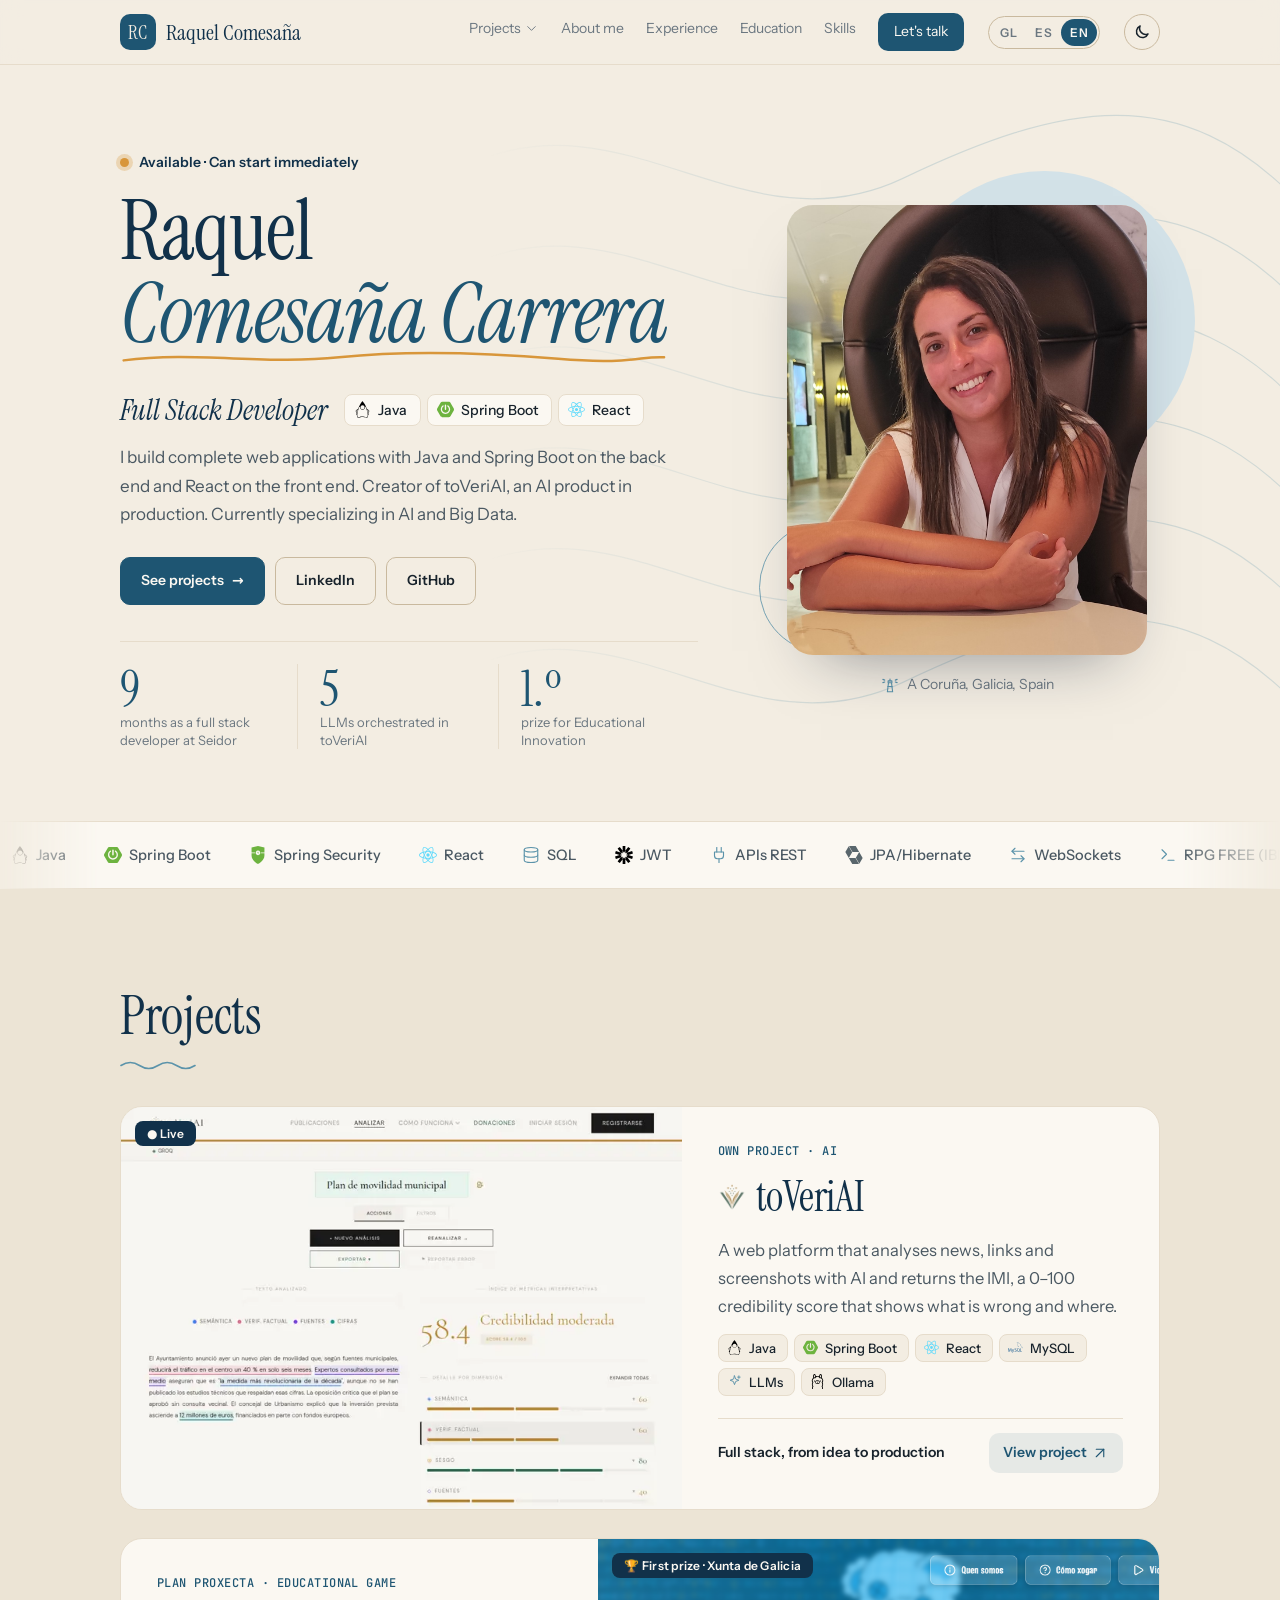
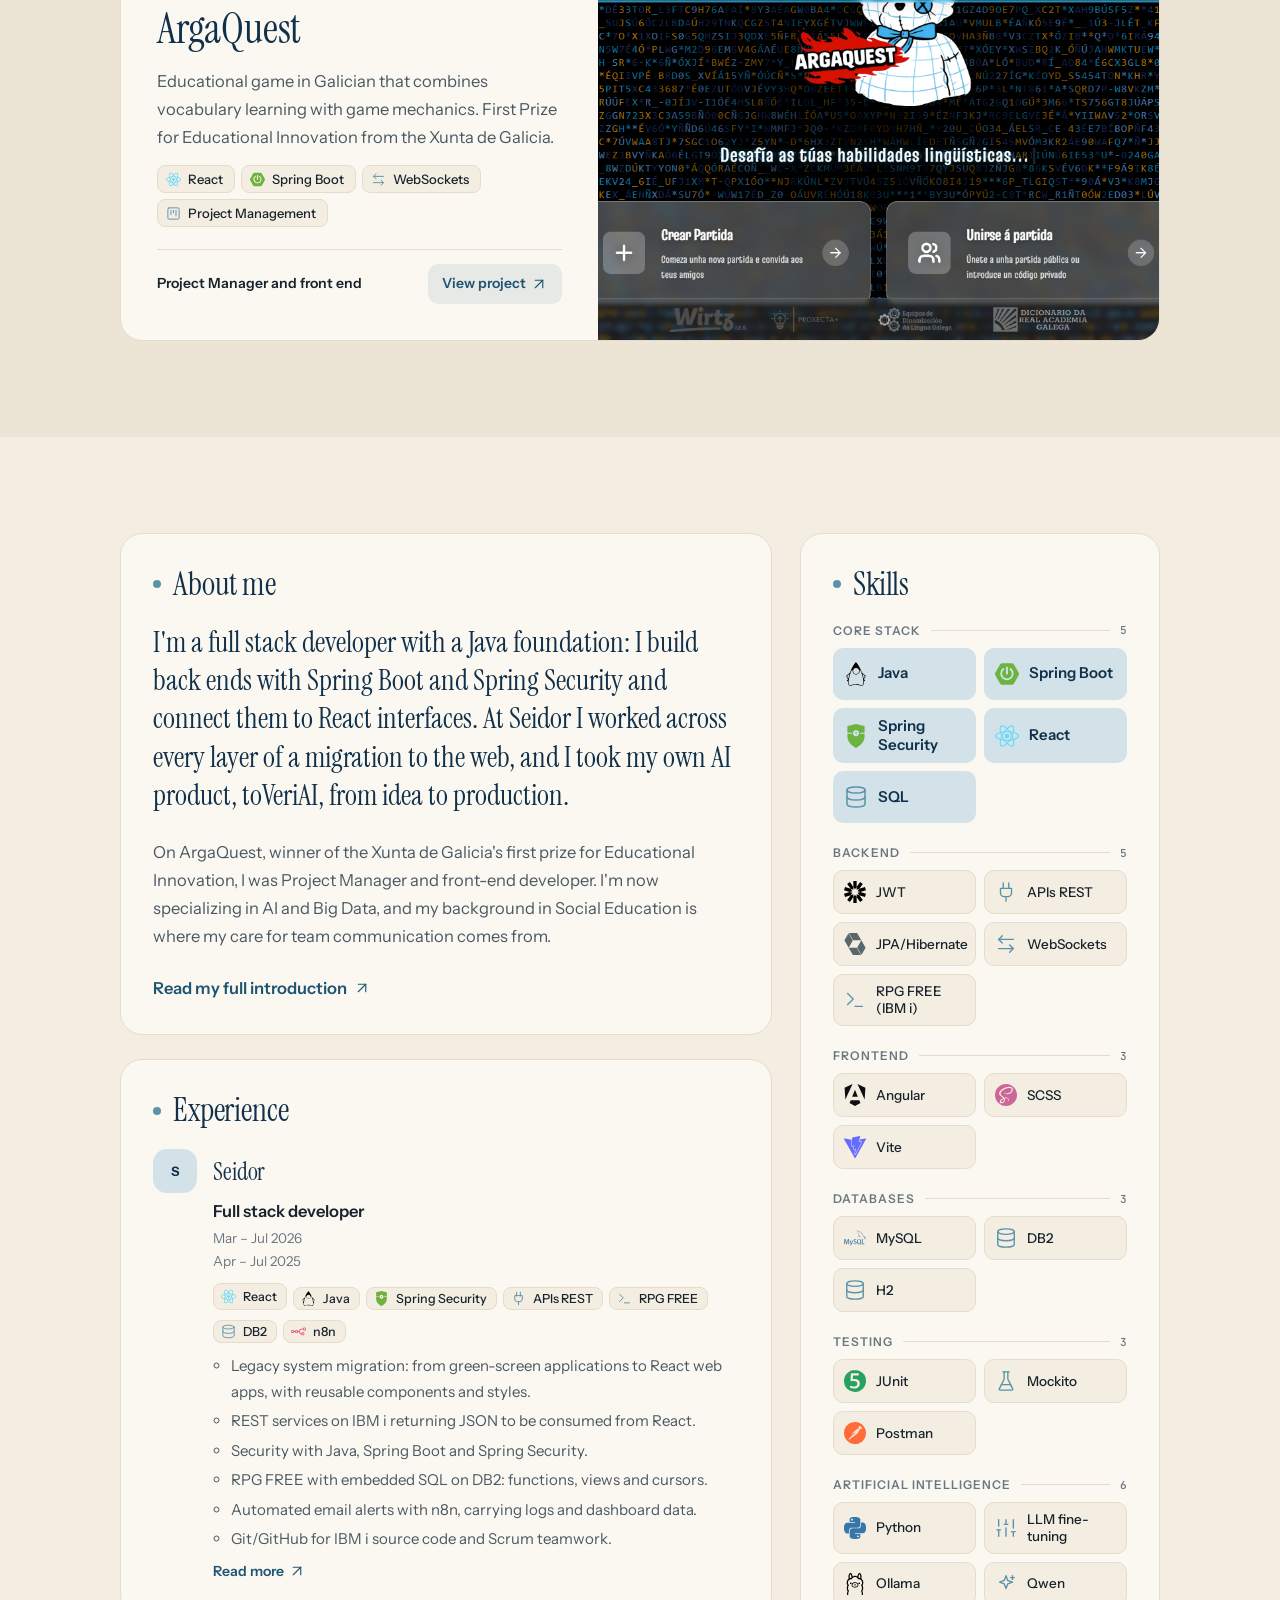
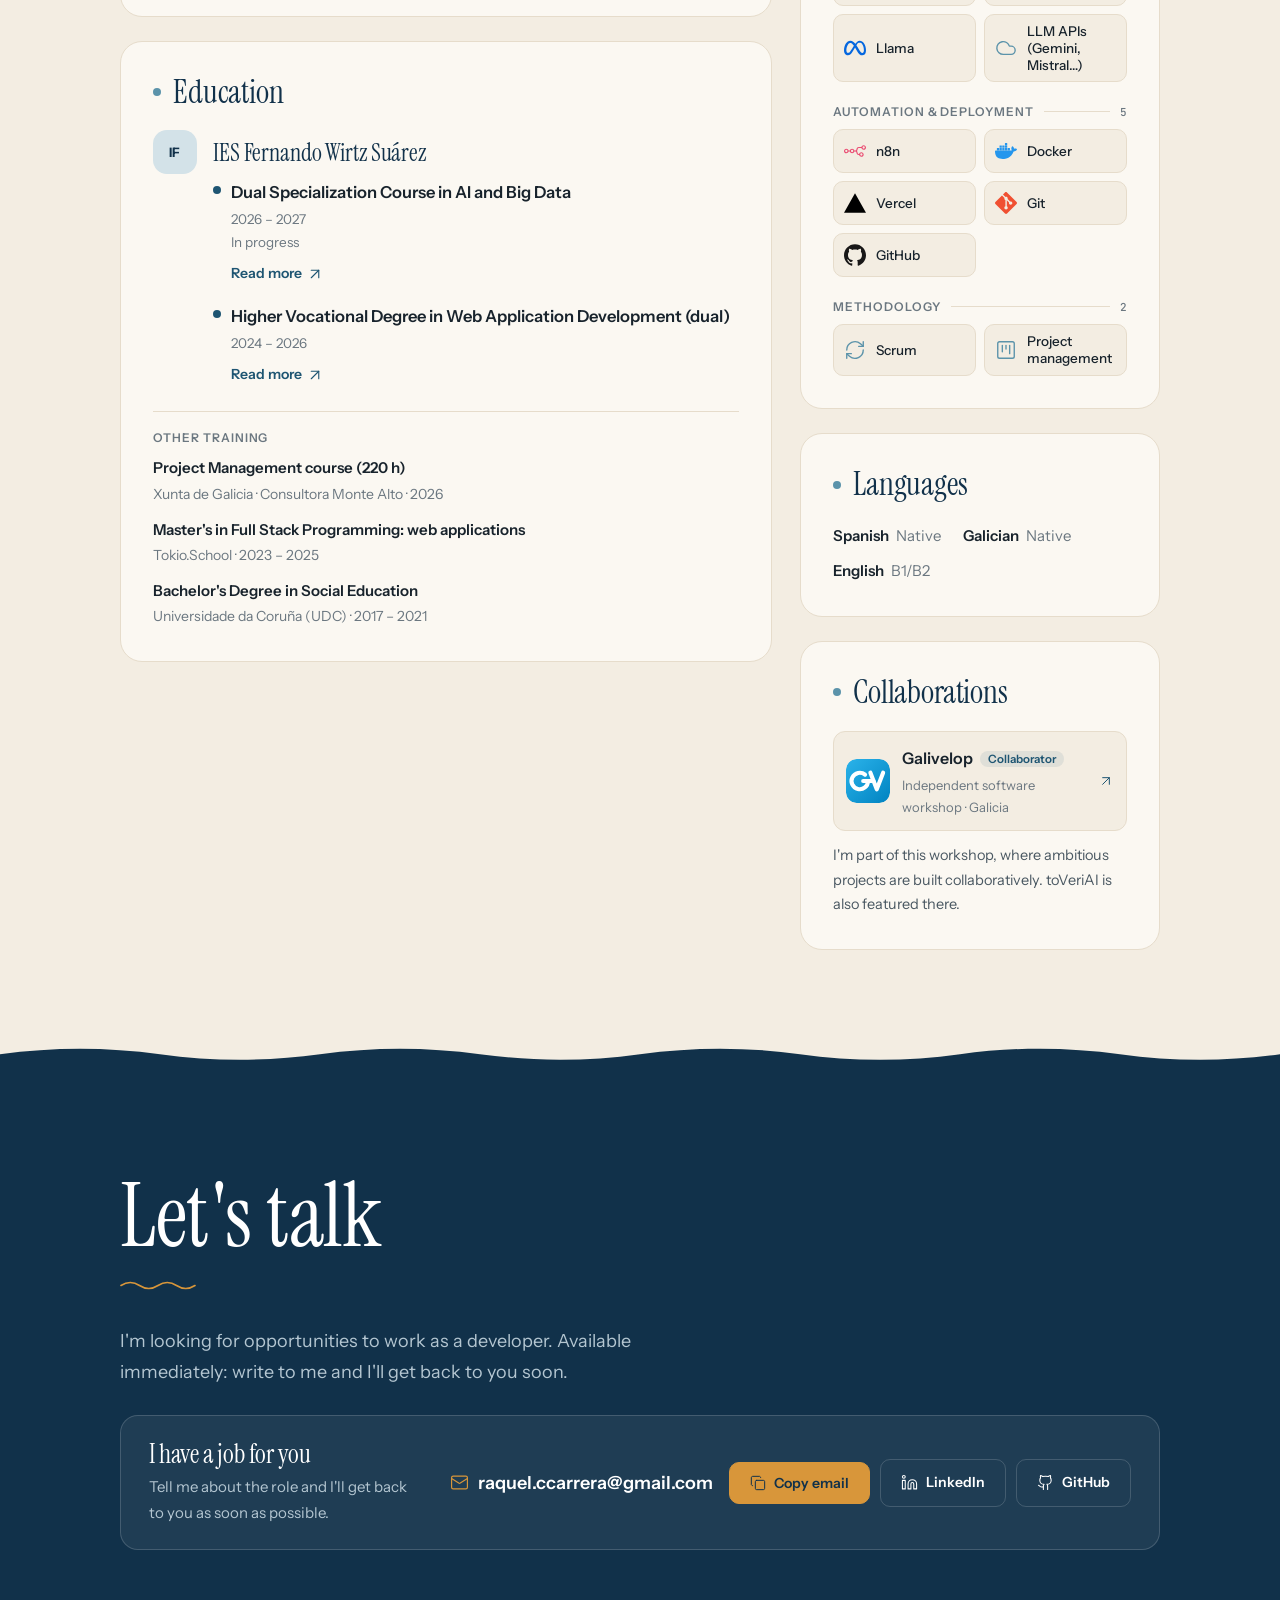
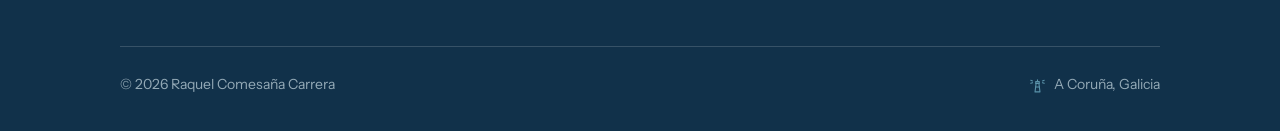
==== commit 8a3177d8: "Hoja de estilo: arena y azules de costa, tipografía Instrument" ====
--- a/index.html
+++ b/index.html
@@ -22,11 +22,12 @@
       if (t) document.documentElement.dataset.theme = t;
     })();
   </script>
-  <link rel="preload" href="assets/fonts/fraunces.woff2" as="font" type="font/woff2" crossorigin>
-  <link rel="preload" href="assets/fonts/inter.woff2" as="font" type="font/woff2" crossorigin>
-  <link rel="stylesheet" href="css/styles.css?v=20261111b">
+  <link rel="preload" href="assets/fonts/instrument-serif.woff2" as="font" type="font/woff2" crossorigin>
+  <link rel="preload" href="assets/fonts/instrument-sans.woff2" as="font" type="font/woff2" crossorigin>
+  <link rel="stylesheet" href="css/styles.css?v=20261112c">
 </head>
 <body data-page="home">
+  <div class="progress" id="progress" aria-hidden="true"></div>
 
   <header class="nav">
     <div class="container nav__inner">
@@ -65,9 +66,9 @@
       <div class="hero__bg" aria-hidden="true"></div>
       <div class="container hero__grid">
         <div class="hero__text">
-          <p class="hero__meta"><span class="status" id="hero-status">Disponible · Incorporación inmediata</span><span id="hero-location">A Coruña, Galicia</span></p>
+          <p class="hero__meta"><span class="status" id="hero-status">Disponible · Incorporación inmediata</span></p>
           <h1 id="hero-name">Raquel <span class="hl">Comesaña Carrera</span></h1>
-          <p class="hero__role" id="hero-role">Desarrolladora Full Stack · Java · Spring Boot · React</p>
+          <div class="hero__role" id="hero-role">Desarrolladora Full Stack · Java · Spring Boot · React</div>
           <p class="hero__summary" id="hero-summary">Construyo aplicaciones web completas con Java y Spring Boot en el backend y React en la interfaz. Creadora de toVeriAI, un producto con IA en producción. Ahora me especializo en IA y Big Data.</p>
           <div class="hero__actions" id="hero-actions"></div>
           <dl class="hero__stats" id="hero-stats"></dl>
@@ -78,9 +79,13 @@
             <img src="assets/RCC.jpg" alt="Raquel Comesaña Carrera" onerror="this.remove()">
             <span class="hero__initials">RC</span>
           </figure>
+          <p class="hero__place"><svg class="icon" viewBox="0 0 24 24" aria-hidden="true"><path d="M10 9h4l1.5 12h-7z"/><path d="M9.5 9V6.5h5V9"/><path d="M12 6.5V4"/><path d="M9.2 14h5.6"/><path d="M5 5.5 2.5 4.5M5 8l-2.5.8M19 5.5l2.5-1M19 8l2.5.8"/></svg><span id="hero-location">A Coruña, Galicia</span></p>
         </div>
       </div>
     </section>
+
+    <!-- Cinta con las tecnologías: se rellena desde main.js -->
+    <div class="marquee" id="marquee" aria-hidden="true"></div>
 
     <!-- PROYECTOS -->
     <section id="proyectos" class="section section--band">
@@ -127,7 +132,8 @@
     </div>
 
     <!-- CONTACTO -->
-    <section id="contacto" class="section section--band contact">
+    <section id="contacto" class="section contact contact--night">
+      <svg class="contact__wave" viewBox="0 0 1200 24" preserveAspectRatio="none" aria-hidden="true"><path d="M0 0h1200v10c-50 8-100 8-150 0s-100-8-150 0-100 8-150 0-100-8-150 0-100 8-150 0-100-8-150 0-100 8-150 0-100-8-150 0z"/></svg>
       <div class="container">
         <h2 class="section__title" data-i18n="contact">¿Hablamos?</h2>
         <p class="contact__text" id="contact-text">Busco oportunidades para trabajar como programadora. Disponibilidad inmediata: escríbeme y te respondo pronto.</p>
@@ -138,10 +144,10 @@
 
   </main>
 
-  <footer class="footer container">© <span id="year"></span> Raquel Comesaña Carrera</footer>
+  <footer class="footer"><div class="container footer__inner"><span>© <span id="year"></span> Raquel Comesaña Carrera</span><span class="footer__place"><svg class="icon" viewBox="0 0 24 24" aria-hidden="true"><path d="M10 9h4l1.5 12h-7z"/><path d="M9.5 9V6.5h5V9"/><path d="M12 6.5V4"/><path d="M9.2 14h5.6"/><path d="M5 5.5 2.5 4.5M5 8l-2.5.8M19 5.5l2.5-1M19 8l2.5.8"/></svg>A Coruña, Galicia</span></div></footer>
 
-  <script src="js/tech-icons.js?v=20261111b"></script>
-  <script src="js/data.js?v=20261111b"></script>
-  <script src="js/main.js?v=20261111b"></script>
+  <script src="js/tech-icons.js?v=20261112c"></script>
+  <script src="js/data.js?v=20261112c"></script>
+  <script src="js/main.js?v=20261112c"></script>
 </body>
 </html>
--- a/css/styles.css
+++ b/css/styles.css
@@ -1,43 +1,63 @@
 /* ===== 0. Fuentes (incluidas en assets/fonts, licencia OFL) ===== */
-@font-face { font-family: "Fraunces"; src: url("../assets/fonts/fraunces.woff2") format("woff2"); font-weight: 100 900; font-display: swap; }
-@font-face { font-family: "Inter"; src: url("../assets/fonts/inter.woff2") format("woff2"); font-weight: 100 900; font-display: swap; }
+@font-face { font-family: "Instrument Serif"; src: url("../assets/fonts/instrument-serif.woff2") format("woff2"); font-weight: 400; font-style: normal; font-display: swap; }
+@font-face { font-family: "Instrument Serif"; src: url("../assets/fonts/instrument-serif-italic.woff2") format("woff2"); font-weight: 400; font-style: italic; font-display: swap; }
+@font-face { font-family: "Instrument Sans"; src: url("../assets/fonts/instrument-sans.woff2") format("woff2"); font-weight: 400 700; font-display: swap; }
 @font-face { font-family: "JetBrains Mono"; src: url("../assets/fonts/jetbrains-mono.woff2") format("woff2"); font-weight: 100 800; font-display: swap; }
 
-/* ===== 1. Variables ===== */
+/* ===== 1. Variables: la hoja de estilo (arena y azules de costa) ===== */
 :root {
-  --bg: #f6f3ed;
-  --surface: #fbfaf6;
-  --ink: #1d1c1a;
-  --text: #3d3a35;
-  --muted: #6c6860;
-  --line: #dcd6ca;
-  --accent: #2c4a78;
-  --accent-soft: rgba(44, 74, 120, .09);
-  --accent-2: #a4532a;
-  --on-accent-2: #ffffff;
-  --band: #efebe3;
-  --glow: rgba(44, 74, 120, .16);
-  --glow-2: rgba(164, 83, 42, .08);
-  --radius: 4px;
-  --shadow: 0 1px 2px rgba(40, 30, 20, .08), 0 8px 24px -12px rgba(40, 30, 20, .22);
-  --serif: "Fraunces", Georgia, serif;
-  --sans: "Inter", system-ui, sans-serif;
+  /* Paleta */
+  --espuma: #fbf8f2;        /* tarjetas y superficies */
+  --arena-clara: #f3ede2;   /* fondo de la página */
+  --arena: #e6dccb;         /* franjas y bloques */
+  --duna: #c9b99e;          /* líneas y detalles */
+  --bruma: #d3e2e8;         /* fondos suaves en azul */
+  --ria: #5b93aa;           /* iconos y acentos secundarios */
+  --atlantico: #1e5572;     /* color principal: enlaces y botones */
+  --mar: #11314a;           /* títulos, cierre y tema oscuro */
+  --faro: #d8963a;          /* solo para lo importante */
+
+  /* Papeles que usa el resto de la hoja */
+  --bg: var(--arena-clara);
+  --surface: var(--espuma);
+  --ink: #18232c;
+  --title: var(--mar);
+  --text: #4a5862;
+  --muted: #6b7780;
+  --line: var(--arena);
+  --line-2: var(--duna);
+  --accent: var(--atlantico);
+  --accent-soft: rgba(30, 85, 114, .09);
+  --accent-2: var(--faro);
+  --on-accent-2: var(--mar);
+  --icon: var(--ria);
+  --band: #ece4d5;
+  --night: var(--mar);
+  --night-line: rgba(255, 255, 255, .16);
+  --radius: 18px;
+  --radius-s: 10px;
+  --shadow: 0 18px 40px -24px rgba(17, 49, 74, .35);
+  --serif: "Instrument Serif", Georgia, serif;
+  --sans: "Instrument Sans", system-ui, sans-serif;
   --mono: "JetBrains Mono", ui-monospace, "SFMono-Regular", Menlo, Consolas, monospace;
 }
+/* Tema oscuro: mar de noche */
 [data-theme="dark"] {
-  --bg: #111214;
-  --surface: #191b1e;
-  --ink: #eceae6;
-  --text: #c9c6bf;
-  --muted: #9b978e;
-  --line: #2a2c30;
-  --accent: #8fb0e8;
-  --accent-soft: rgba(143, 176, 232, .12);
-  --accent-2: #e8a27a;
-  --on-accent-2: #111214;
-  --band: #16171a;
-  --glow: rgba(143, 176, 232, .16);
-  --glow-2: rgba(232, 162, 122, .07);
+  --bg: #0c1c2a;
+  --surface: #122838;
+  --ink: #eef3f6;
+  --title: #f4efe6;
+  --text: #b9c7d0;
+  --muted: #8a9ba6;
+  --line: #1e3a4e;
+  --line-2: #2c4d63;
+  --accent: #8fc1d6;
+  --accent-soft: rgba(143, 193, 214, .12);
+  --accent-2: #e2a852;
+  --on-accent-2: #0c1c2a;
+  --icon: #7fb3c8;
+  --band: #0f2333;
+  --night: #081521;
   --shadow: 0 18px 40px -22px rgba(0, 0, 0, .8);
 }
 
@@ -45,258 +65,276 @@
 *, *::before, *::after { box-sizing: border-box; }
 html { scroll-behavior: smooth; scroll-padding-top: 72px; }
 body { margin: 0; background: var(--bg); color: var(--ink); font: 16px/1.7 var(--sans); transition: background .3s, color .3s; }
-a { color: inherit; text-decoration: none; text-underline-offset: 3px; text-decoration-thickness: 1px; }
-h1, h2, h3 { font-family: var(--serif); font-weight: 600; line-height: 1.15; margin: 0; letter-spacing: -.01em; }
+a { color: inherit; text-decoration: none; }
+h1, h2, h3 { font-family: var(--serif); font-weight: 600; line-height: 1.15; margin: 0; }
 .container { width: min(1040px, 100% - 48px); margin-inline: auto; }
 
 /* ===== 3. Navegación ===== */
-.nav { position: sticky; top: 0; z-index: 10; background: var(--bg); border-bottom: 1px solid var(--line); }
+.nav { position: sticky; top: 0; z-index: 10; background: color-mix(in srgb, var(--bg) 85%, transparent); backdrop-filter: blur(10px); border-bottom: 1px solid var(--line); }
 .nav__inner { display: flex; align-items: center; gap: 24px; height: 64px; }
 .nav__logo { display: flex; align-items: center; gap: 10px; margin-right: auto; font: 600 17px var(--serif); }
-.nav__mark { font: 600 19px/1 var(--serif); color: var(--ink); letter-spacing: -.02em; }
+.nav__mark { display: grid; place-items: center; width: 36px; height: 36px; border-radius: 10px; background: var(--accent); color: var(--bg); font: 600 15px/1 var(--serif); letter-spacing: .02em; transition: transform .2s; }
+.nav__logo:hover .nav__mark { transform: rotate(-6deg); }
 .nav__links { display: flex; gap: 22px; font-size: 14px; color: var(--muted); }
-.nav__links a { padding: 4px 0; border-bottom: 1px solid transparent; transition: color .15s; }
-.nav__links a:hover, .nav__links a.active { color: var(--ink); border-color: var(--ink); }
-.nav__menu { display: none; border: 0; background: none; color: var(--ink); width: 36px; height: 36px; cursor: pointer; font-size: 20px; }
-.lang-switch { display: flex; gap: 2px; }
-.lang-switch button { border: 0; background: none; color: var(--muted); font: 500 12.5px var(--sans); letter-spacing: .04em; padding: 6px 5px; cursor: pointer; }
-.lang-switch button:hover { color: var(--ink); }
-.lang-switch button[aria-pressed="true"] { color: var(--ink); font-weight: 700; text-decoration: underline; text-underline-offset: 5px; }
-.theme-toggle { display: inline-grid; place-items: center; border: 0; background: none; color: var(--muted); width: 32px; height: 36px; cursor: pointer; }
-.theme-toggle:hover { color: var(--ink); }
+.nav__links a { padding: 4px 0; border-bottom: 2px solid transparent; transition: .2s; }
+.nav__links a:hover, .nav__links a.active { color: var(--accent); border-color: var(--accent); }
+.nav__menu { display: none; border: 1px solid var(--line); background: var(--surface); color: var(--ink); width: 36px; height: 36px; border-radius: 50%; cursor: pointer; font-size: 16px; }
+.lang-switch { display: flex; border: 1px solid var(--line); border-radius: 999px; padding: 2px; background: var(--surface); }
+.lang-switch button { border: 0; background: none; color: var(--muted); font: 600 12px var(--sans); letter-spacing: .04em; padding: 6px 9px; border-radius: 999px; cursor: pointer; transition: .2s; }
+.lang-switch button:hover { color: var(--accent); }
+.lang-switch button[aria-pressed="true"] { background: var(--accent); color: var(--bg); }
+.theme-toggle { display: inline-grid; place-items: center; border: 1px solid var(--line); background: var(--surface); color: var(--ink); width: 36px; height: 36px; border-radius: 50%; cursor: pointer; transition: .2s; }
+.theme-toggle:hover { border-color: var(--accent); color: var(--accent); }
 .theme-toggle svg { width: 18px; height: 18px; fill: none; stroke: currentColor; stroke-width: 2; stroke-linecap: round; stroke-linejoin: round; }
 .theme-toggle .icon-sun, [data-theme="dark"] .theme-toggle .icon-moon { display: none; }
 [data-theme="dark"] .theme-toggle .icon-sun { display: block; }
 
 /* ===== 3b. Submenú de proyectos ===== */
 .submenu { position: relative; }
-.submenu__btn { display: inline-flex; align-items: center; gap: 3px; padding: 4px 0; border: 0; border-bottom: 1px solid transparent; background: none; color: inherit; font: inherit; cursor: pointer; }
+.submenu__btn { display: inline-flex; align-items: center; gap: 3px; padding: 4px 0; border: 0; border-bottom: 2px solid transparent; background: none; color: inherit; font: inherit; cursor: pointer; transition: .2s; }
 .submenu__btn .icon { width: 15px; height: 15px; transition: transform .2s; }
-.submenu__btn:hover, .submenu.open .submenu__btn, .submenu__btn.active, .submenu__btn.current { color: var(--ink); }
-.submenu__btn.active, .submenu__btn.current { border-color: var(--ink); }
+.submenu__btn:hover, .submenu.open .submenu__btn, .submenu__btn.active, .submenu__btn.current { color: var(--accent); }
+.submenu__btn.active, .submenu__btn.current { border-color: var(--accent); }
 .submenu.open .submenu__btn .icon { transform: rotate(180deg); }
-.submenu__panel { position: absolute; top: 100%; left: 50%; translate: -50% 0; width: 400px; margin-top: 12px; padding: 8px; border-radius: var(--radius); background: var(--surface); border: 1px solid var(--line); box-shadow: var(--shadow); opacity: 0; visibility: hidden; transition: opacity .15s, visibility .15s; z-index: 30; }
+.submenu__panel { position: absolute; top: 100%; left: 50%; translate: -50% 0; width: 430px; margin-top: 12px; padding: 10px; border-radius: var(--radius); background: var(--surface); border: 1px solid var(--line); box-shadow: var(--shadow); opacity: 0; visibility: hidden; transform: translateY(-6px); transition: opacity .18s, transform .18s, visibility .18s; z-index: 30; }
 .submenu__panel::before { content: ""; position: absolute; inset: -14px 0 auto; height: 14px; }
-.submenu.open .submenu__panel { opacity: 1; visibility: visible; }
+.submenu.open .submenu__panel { opacity: 1; visibility: visible; transform: none; }
 .submenu__panel ul { list-style: none; margin: 0; padding: 0; display: grid; gap: 4px; }
-.nav__links .submenu__item { display: grid; grid-template-columns: 60px 1fr auto; align-items: center; gap: 12px; padding: 8px; border: 0; border-radius: 2px; color: var(--ink); }
-.nav__links .submenu__item:hover, .nav__links .submenu__item[aria-current="page"] { background: var(--band); color: var(--ink); }
-.submenu__item img { width: 60px; height: 40px; object-fit: cover; object-position: top; border-radius: 2px; border: 1px solid var(--line); }
+.nav__links .submenu__item { display: grid; grid-template-columns: 60px 1fr auto; align-items: center; gap: 12px; padding: 8px; border: 0; border-radius: 10px; color: var(--ink); }
+.nav__links .submenu__item:hover, .nav__links .submenu__item[aria-current="page"] { background: var(--accent-soft); color: var(--ink); }
+.submenu__item img { width: 60px; height: 40px; object-fit: cover; object-position: top; border-radius: 7px; border: 1px solid var(--line); }
 .submenu__text { display: grid; min-width: 0; }
 .submenu__text strong { font: 600 15px var(--serif); }
 .submenu__text span { font-size: 12px; color: var(--muted); white-space: nowrap; overflow: hidden; text-overflow: ellipsis; }
-.submenu__status { font-size: 12px; color: var(--muted); white-space: nowrap; }
-.nav__links .submenu__all { display: block; margin-top: 6px; padding: 10px 8px 4px; border: 0; border-top: 1px solid var(--line); font-size: 13.5px; color: var(--ink); text-decoration: underline; }
+.submenu__status { font: 600 11px var(--sans); padding: 2px 9px; border-radius: 999px; color: #fff; background: var(--c2); white-space: nowrap; }
+.nav__links .submenu__all { display: block; margin-top: 6px; padding: 10px 8px 4px; border: 0; border-top: 1px solid var(--line); font-size: 13.5px; font-weight: 600; color: var(--accent); }
 .nav__links .submenu__all:hover { color: var(--ink); }
 
 /* ===== 4. Hero ===== */
-.hero { padding: clamp(48px, 8vw, 96px) 0 clamp(48px, 7vw, 80px); }
-.hero__bg { display: none; }
-.hero__grid { display: grid; grid-template-columns: minmax(0, 1.5fr) minmax(0, 1fr); gap: clamp(32px, 6vw, 88px); align-items: center; }
-.eyebrow { color: var(--muted); font: 500 13.5px var(--sans); margin: 0 0 12px; }
-.hero h1 { font-size: clamp(40px, 6vw, 72px); font-weight: 500; letter-spacing: -.025em; line-height: 1.02; }
-.hl { display: block; }
-.hero__role { font: 400 clamp(18px, 2vw, 21px)/1.4 var(--serif); color: var(--ink); margin: 22px 0 12px; }
-.hero__summary { color: var(--text); max-width: 52ch; margin: 0 0 28px; font-size: 17px; }
-.hero__actions { display: flex; flex-wrap: wrap; align-items: center; gap: 10px 22px; }
-.hero__stats { display: grid; gap: 0; margin: 40px 0 0; max-width: 440px; border-top: 1px solid var(--line); }
-.hero__stats div { display: flex; flex-direction: row-reverse; justify-content: flex-end; align-items: baseline; gap: 14px; padding: 9px 0; border-bottom: 1px solid var(--line); }
-.hero__stats dt { font-size: 14.5px; color: var(--text); }
-.hero__stats dd { margin: 0; min-width: 2.2em; font: 500 20px/1.2 var(--serif); color: var(--ink); }
-.hero__visual { display: flex; justify-content: flex-end; }
-.hero__photo { position: relative; margin: 0; width: 100%; max-width: 340px; aspect-ratio: 4 / 5; padding: 10px 10px 0; background: #fff; box-shadow: var(--shadow); transform: rotate(1.6deg); }
-.hero__photo img { display: block; width: 100%; height: calc(100% - 34px); object-fit: cover; position: relative; z-index: 1; }
-.hero__initials { position: absolute; inset: 10px 10px 34px; display: grid; place-items: center; background: var(--band); color: var(--muted); font: 500 56px var(--serif); }
+.hero { position: relative; overflow: hidden; padding: clamp(56px, 9vw, 104px) 0 clamp(56px, 8vw, 88px); }
+.hero__bg { position: absolute; inset: 0; pointer-events: none;
+  background: radial-gradient(55% 65% at 85% 30%, var(--glow), transparent 70%), radial-gradient(40% 50% at 8% 95%, var(--glow-2), transparent 70%); }
+.hero__bg::after { content: ""; position: absolute; inset: 0; background-image: radial-gradient(color-mix(in srgb, var(--ink) 10%, transparent) 1px, transparent 1px); background-size: 26px 26px; mask-image: linear-gradient(180deg, #000, transparent 85%); -webkit-mask-image: linear-gradient(180deg, #000, transparent 85%); }
+.hero__grid { position: relative; display: grid; grid-template-columns: 1.25fr 1fr; gap: clamp(32px, 5vw, 64px); align-items: center; }
+.eyebrow { color: var(--accent); font: 500 13px var(--mono); letter-spacing: .06em; text-transform: uppercase; margin: 0 0 14px; }
+.hero h1 { font-size: clamp(38px, 4.8vw, 56px); letter-spacing: -.015em; text-wrap: balance; }
+.hl { display: block; background: linear-gradient(110deg, var(--accent) 15%, var(--accent-2) 115%); -webkit-background-clip: text; background-clip: text; color: transparent; }
+.hero__role { font: 400 clamp(18px, 2.2vw, 22px) var(--serif); color: var(--ink); margin: 16px 0 14px; }
+.hero__summary { color: var(--text); max-width: 54ch; margin: 0 0 28px; }
+.hero__actions { display: flex; flex-wrap: wrap; gap: 10px; }
+.hero__stats { display: flex; flex-wrap: wrap; gap: clamp(20px, 4vw, 44px); margin: 36px 0 0; padding-top: 22px; border-top: 1px solid var(--line); }
+.hero__stats div { display: flex; flex-direction: column-reverse; justify-content: flex-end; max-width: 15ch; }
+.hero__stats dt { font-size: 13px; line-height: 1.35; color: var(--muted); }
+.hero__stats dd { margin: 0; font: 600 34px/1.1 var(--serif); color: var(--accent); }
+.hero__visual { position: relative; display: flex; flex-direction: column; align-items: flex-end; }
+.hero__photo { position: relative; margin: 0 0 0 auto; width: 100%; max-width: 380px; aspect-ratio: 4 / 5; border-radius: 200px 200px var(--radius) var(--radius); overflow: hidden; background: linear-gradient(145deg, var(--accent), #6d93d6); box-shadow: var(--shadow); }
+.hero__photo img { position: absolute; inset: 0; width: 100%; height: 100%; object-fit: cover; z-index: 1; }
+.hero__initials { position: absolute; inset: 0; display: grid; place-items: center; color: #fff; font: 600 72px var(--serif); }
 
 /* ===== 5. Botones ===== */
-.btn { display: inline-flex; align-items: center; gap: 8px; padding: 2px 0; border: 0; background: none; font-size: 15px; font-weight: 500; color: var(--ink); text-decoration: underline; text-underline-offset: 5px; text-decoration-thickness: 1px; transition: color .15s; }
-.btn:hover { color: var(--accent); }
-.btn--primary { padding: 11px 20px; border-radius: var(--radius); background: var(--ink); color: var(--bg); text-decoration: none; }
-.btn--primary:hover { color: var(--bg); background: var(--accent); }
+.btn { display: inline-flex; align-items: center; gap: 8px; padding: 10px 20px; border-radius: 999px; border: 1px solid var(--line); background: var(--surface); font-size: 14px; font-weight: 500; transition: .2s; }
+.btn:hover { border-color: var(--accent); color: var(--accent); transform: translateY(-2px); }
+.btn--primary { background: var(--accent); border-color: var(--accent); color: var(--bg); }
+.btn--primary:hover { color: var(--bg); opacity: .9; }
 
 /* ===== 6. Secciones ===== */
-.section { padding: 64px 0; border-top: 1px solid var(--line); }
-.section--band { background: none; }
-.section__title { font-size: clamp(28px, 3.4vw, 38px); font-weight: 500; margin-bottom: 32px; }
+.section { padding: 72px 0; border-top: 1px solid var(--line); }
+.section--band { background: var(--band); border-top: 0; }
+.section--band + .section { border-top: 0; }
+.section__title { font-size: 32px; margin-bottom: 36px; }
+.section__title::after { content: ""; display: block; width: 48px; height: 3px; margin-top: 12px; background: linear-gradient(90deg, var(--accent) 70%, var(--accent-2) 70%); border-radius: 2px; }
 
 /* ===== 7. Carta ===== */
-.letter { max-width: 720px; }
+.letter { background: var(--surface); border: 1px solid var(--line); border-radius: var(--radius); padding: clamp(28px, 5vw, 56px); box-shadow: var(--shadow); max-width: 820px; }
 .letter p { color: var(--text); margin: 0 0 16px; }
 .letter .letter__lead { color: var(--ink); font: 400 clamp(20px, 2.6vw, 26px)/1.45 var(--serif); margin: 0 0 24px; }
 .letter ul { padding: 0; margin: 20px 0; list-style: none; display: grid; gap: 14px; }
-.letter li { padding-left: 16px; border-left: 1px solid var(--ink); color: var(--muted); }
+.letter li { padding-left: 18px; border-left: 3px solid var(--accent); color: var(--muted); }
 .letter li strong { color: var(--ink); display: block; }
 
 /* ===== 8. Proyectos (tarjetas de la portada) ===== */
 .section__intro { margin: 0; color: var(--muted); max-width: 48ch; }
-.projects { display: grid; grid-template-columns: repeat(auto-fit, minmax(min(100%, 400px), 1fr)); gap: 40px 36px; }
-.card { position: relative; display: flex; flex-direction: column; }
-.card__media { position: relative; aspect-ratio: 16 / 9.5; overflow: hidden; border: 1px solid var(--line); border-radius: var(--radius); background: var(--band); }
-.card__media img { display: block; width: 100%; height: 100%; object-fit: cover; object-position: top; transition: transform .5s ease; }
-.card:hover .card__media img { transform: scale(1.02); }
-.badge { display: inline-block; padding: 4px 9px; border-radius: 2px; background: var(--ink); color: var(--bg); font: 500 12px var(--sans); }
-.card__media .badge { position: absolute; left: 10px; bottom: 10px; z-index: 1; }
-.card__body { padding: 18px 0 0; display: flex; flex-direction: column; gap: 10px; flex: 1; }
-.card__kind { font: 400 13.5px var(--sans); color: var(--muted); margin: 0; }
-.card h3 { font-size: 28px; font-weight: 500; }
+.projects { display: grid; grid-template-columns: repeat(auto-fit, minmax(min(100%, 420px), 1fr)); gap: 24px; }
+.card { position: relative; display: flex; flex-direction: column; background: var(--surface); border: 1px solid var(--line); border-radius: var(--radius); overflow: hidden; transition: transform .25s, border-color .25s, box-shadow .25s; }
+.card:hover, .card:focus-within { transform: translateY(-5px); border-color: color-mix(in srgb, var(--c2) 70%, var(--line)); box-shadow: var(--shadow), 0 0 0 1px color-mix(in srgb, var(--c2) 35%, transparent); }
+.card__media { position: relative; aspect-ratio: 16 / 8.5; overflow: hidden; background: linear-gradient(135deg, var(--c1), var(--c2)); }
+.card__media img { width: 100%; height: 100%; object-fit: cover; object-position: top; transition: transform .6s cubic-bezier(.2, .7, .3, 1); }
+.card:hover .card__media img { transform: scale(1.04); }
+.card__media::after { content: ""; position: absolute; inset: 0; background: linear-gradient(180deg, transparent 55%, color-mix(in srgb, var(--surface) 85%, transparent)); }
+.badge { display: inline-block; padding: 5px 12px; border-radius: 999px; background: var(--accent-2); color: var(--on-accent-2); font: 600 12px var(--sans); letter-spacing: .02em; box-shadow: 0 6px 16px -6px rgba(0, 0, 0, .45); }
+.card__media .badge { position: absolute; top: 14px; left: 14px; z-index: 1; }
+.card__body { padding: 22px 24px 24px; display: flex; flex-direction: column; gap: 12px; flex: 1; }
+.card__kind { font: 500 12px var(--mono); letter-spacing: .04em; text-transform: uppercase; color: var(--accent); margin: 0; }
+.card h3 { font-size: 24px; }
 .card__link { display: inline-flex; align-items: center; gap: 10px; }
 .card__link::after { content: ""; position: absolute; inset: 0; z-index: 1; }
 .card__link:focus-visible { outline: none; }
 .card:has(.card__link:focus-visible) { outline: 2px solid var(--accent); outline-offset: 3px; }
-.card__icon { width: 26px; height: 26px; border-radius: 4px; }
+.card__icon { width: 28px; height: 28px; border-radius: 7px; }
 .card__summary { margin: 0; color: var(--text); }
-.card__foot { margin-top: auto; padding-top: 12px; border-top: 1px solid var(--line); display: flex; justify-content: space-between; align-items: baseline; gap: 12px; font-size: 14.5px; }
-.card__role { color: var(--text); }
-.card__more { display: inline-flex; align-items: center; gap: 4px; color: var(--ink); font-weight: 500; white-space: nowrap; text-decoration: underline; text-underline-offset: 5px; }
+.card__foot { margin-top: auto; padding-top: 14px; border-top: 1px solid var(--line); display: flex; justify-content: space-between; align-items: center; gap: 12px; font-size: 14px; }
+.card__role { color: var(--ink); font-weight: 600; }
+.card__more { display: inline-flex; align-items: center; gap: 4px; color: var(--accent); font-weight: 600; white-space: nowrap; }
 .card:hover .card__more .icon { transform: translate(2px, -2px); }
-.icon { width: 18px; height: 18px; flex: none; fill: none; stroke: currentColor; stroke-width: 1.75; stroke-linecap: round; stroke-linejoin: round; transition: transform .2s; }
+.icon { width: 18px; height: 18px; flex: none; fill: none; stroke: currentColor; stroke-width: 2; stroke-linecap: round; stroke-linejoin: round; transition: transform .2s; }
 
 /* ===== 8b. Página de proyecto ===== */
-.phead { padding: clamp(32px, 5vw, 64px) 0 clamp(36px, 5vw, 64px); border-bottom: 1px solid var(--line); }
-.phead__grid { display: grid; grid-template-columns: 1fr 1.1fr; gap: clamp(28px, 5vw, 64px); align-items: center; }
+.phead { position: relative; overflow: hidden; padding: clamp(36px, 6vw, 72px) 0 clamp(40px, 6vw, 72px); border-bottom: 1px solid var(--line); }
+.phead .hero__bg { background: radial-gradient(55% 70% at 85% 25%, color-mix(in srgb, var(--c2) 26%, transparent), transparent 70%), radial-gradient(40% 50% at 5% 100%, var(--glow-2), transparent 70%); }
+.phead__grid { position: relative; display: grid; grid-template-columns: 1fr 1.1fr; gap: clamp(28px, 5vw, 56px); align-items: center; }
 .phead__back { display: inline-flex; align-items: center; gap: 6px; color: var(--muted); font-size: 14px; margin-bottom: 22px; }
 .phead__back:hover { color: var(--accent); }
-.phead h1 { display: flex; align-items: center; gap: 14px; font-size: clamp(38px, 5.5vw, 64px); font-weight: 500; letter-spacing: -.025em; }
-.phead__icon { width: 48px; height: 48px; border-radius: 6px; }
+.phead h1 { display: flex; align-items: center; gap: 14px; font-size: clamp(38px, 5.5vw, 60px); }
+.phead__icon { width: 52px; height: 52px; border-radius: 12px; }
 .phead__tagline { font: 400 clamp(18px, 2.2vw, 22px)/1.45 var(--serif); color: var(--ink); margin: 14px 0 18px; max-width: 34ch; }
 .phead__meta { display: flex; flex-wrap: wrap; align-items: center; gap: 12px; margin: 0 0 24px; color: var(--muted); font-size: 14px; }
-.window { margin: 0; overflow: hidden; border: 1px solid var(--line); border-radius: var(--radius); box-shadow: var(--shadow); }
-.window__bar { display: none; }
-.window img { display: block; width: 100%; aspect-ratio: 16 / 10; object-fit: cover; object-position: top; }
+.window { margin: 0; border-radius: 12px; overflow: hidden; background: var(--surface); border: 1px solid var(--line); box-shadow: var(--shadow); transform: perspective(1400px) rotateY(-5deg); }
+.window__bar { display: flex; gap: 6px; padding: 10px 12px; background: var(--band); border-bottom: 1px solid var(--line); }
+.window__bar i { width: 10px; height: 10px; border-radius: 50%; background: var(--line); }
+.window__bar i:first-child { background: #e7766b; } .window__bar i:nth-child(2) { background: #e9be5c; } .window__bar i:nth-child(3) { background: #6cc28a; }
+.window img { width: 100%; aspect-ratio: 16 / 10; object-fit: cover; object-position: top; }
 .pbody { padding: 40px 0 72px; display: grid; gap: 28px; }
-.figures { list-style: none; margin: 0; padding: 0; display: grid; grid-template-columns: repeat(auto-fit, minmax(150px, 1fr)); gap: 0 28px; border-top: 1px solid var(--ink); }
-.figures li { padding: 14px 0; border-bottom: 1px solid var(--line); display: flex; flex-direction: column; gap: 2px; }
-.figures strong { font: 500 28px/1.15 var(--serif); color: var(--ink); }
+.figures { list-style: none; margin: 0; padding: 0; display: grid; grid-template-columns: repeat(auto-fit, minmax(150px, 1fr)); gap: 12px; }
+.figures li { background: var(--surface); border: 1px solid var(--line); border-radius: var(--radius); padding: 18px 20px; display: flex; flex-direction: column; gap: 4px; }
+.figures strong { font: 600 30px/1.1 var(--serif); color: var(--accent); }
 .figures span { font-size: 13px; color: var(--muted); line-height: 1.35; }
 .gallery { display: grid; grid-template-columns: repeat(auto-fill, minmax(200px, 1fr)); gap: 12px; }
-.gallery__item { padding: 0; border: 1px solid var(--line); border-radius: var(--radius); overflow: hidden; background: var(--surface); cursor: zoom-in; transition: border-color .2s; }
-.gallery__item:hover { border-color: var(--ink); }
+.gallery__item { padding: 0; border: 1px solid var(--line); border-radius: 12px; overflow: hidden; background: var(--surface); cursor: zoom-in; transition: transform .2s, border-color .2s; }
+.gallery__item:hover { transform: translateY(-3px); border-color: var(--c2); }
 .gallery__item[data-wide] { grid-column: span 2; grid-row: span 2; }
 .gallery__item img { width: 100%; height: 100%; aspect-ratio: 16 / 10; object-fit: cover; object-position: top; }
-.toc { position: sticky; top: 64px; z-index: 5; display: flex; flex-wrap: wrap; align-items: center; gap: 4px 20px; padding: 12px 0; background: var(--bg); border-bottom: 1px solid var(--line); }
-.toc a { font-size: 14px; color: var(--muted); transition: color .15s; }
-.toc a:hover { color: var(--ink); text-decoration: underline; }
-.toc__all { margin-left: auto; border: 0; background: none; color: var(--ink); font: 500 13.5px var(--sans); cursor: pointer; padding: 0; text-decoration: underline; text-underline-offset: 4px; }
-.folds { display: grid; gap: 0; border-bottom: 1px solid var(--line); }
-.fold { border-top: 1px solid var(--line); scroll-margin-top: 130px; }
-.fold summary { display: flex; align-items: baseline; gap: 12px; padding: 22px 0; cursor: pointer; list-style: none; }
+.toc { position: sticky; top: 72px; z-index: 5; display: flex; flex-wrap: wrap; align-items: center; gap: 6px; padding: 10px; background: color-mix(in srgb, var(--bg) 90%, transparent); backdrop-filter: blur(10px); border: 1px solid var(--line); border-radius: 999px; }
+.toc a { padding: 5px 12px; border-radius: 999px; font-size: 13.5px; color: var(--muted); transition: .2s; }
+.toc a:hover { background: var(--accent-soft); color: var(--accent); }
+.toc__all { margin-left: auto; border: 0; background: none; color: var(--accent); font: 600 13px var(--sans); cursor: pointer; padding: 5px 12px; }
+.folds { display: grid; gap: 12px; }
+.fold { background: var(--surface); border: 1px solid var(--line); border-radius: var(--radius); scroll-margin-top: 140px; }
+.fold summary { display: flex; align-items: center; gap: 12px; padding: 20px 24px; cursor: pointer; list-style: none; }
 .fold summary::-webkit-details-marker { display: none; }
-.fold summary::after { content: "+"; margin-left: auto; font: 300 26px/1 var(--sans); color: var(--muted); transition: transform .2s; }
+.fold summary::after { content: "+"; margin-left: auto; font: 400 24px/1 var(--sans); color: var(--muted); transition: transform .2s; }
 .fold[open] summary::after { transform: rotate(45deg); }
-.fold summary h2 { font-size: 26px; font-weight: 500; }
-.fold__count { font: 400 13px var(--sans); color: var(--muted); }
-.fold__body { padding: 0 0 28px; }
+.fold summary h2 { font-size: 22px; }
+.fold__count { font: 500 12px var(--mono); color: var(--accent); background: var(--accent-soft); padding: 2px 8px; border-radius: 999px; }
+.fold__body { padding: 0 24px 24px; }
 .fold__intro { margin: 0 0 16px; color: var(--muted); }
 .prose p { margin: 0 0 12px; color: var(--text); max-width: 75ch; }
 .prose ul { margin: 0; padding-left: 20px; color: var(--text); display: grid; gap: 8px; }
-.features { list-style: none; margin: 0; padding: 0; display: grid; grid-template-columns: repeat(auto-fit, minmax(min(100%, 260px), 1fr)); gap: 24px 32px; }
-.features li { padding: 0; }
-.features__icon { display: block; color: var(--ink); margin-bottom: 8px; }
+.features { list-style: none; margin: 0; padding: 0; display: grid; grid-template-columns: repeat(auto-fit, minmax(min(100%, 260px), 1fr)); gap: 14px; }
+.features li { padding: 18px; border-radius: 12px; background: var(--band); }
+.features__icon { display: inline-grid; place-items: center; width: 38px; height: 38px; border-radius: 10px; background: var(--accent-soft); color: var(--accent); margin-bottom: 10px; }
 .features h3, .steps h3, .weights h3 { font: 600 16px var(--sans); margin-bottom: 4px; color: var(--ink); }
 .features p, .steps p, .weights p { margin: 0; font-size: 14.5px; color: var(--text); }
-.steps { list-style: none; margin: 0; padding: 0; display: grid; grid-template-columns: repeat(auto-fit, minmax(min(100%, 220px), 1fr)); gap: 24px 32px; counter-reset: step; }
-.steps li { counter-increment: step; padding: 14px 0 0; border-top: 1px solid var(--ink); }
-.steps li::before { content: counter(step) "."; display: block; font: 500 20px var(--serif); color: var(--ink); margin-bottom: 4px; }
-.weights { list-style: none; margin: 0; padding: 0; display: grid; grid-template-columns: repeat(auto-fit, minmax(min(100%, 260px), 1fr)); gap: 0 32px; }
-.weights li { padding: 12px 0; border-top: 1px solid var(--line); }
+.steps { list-style: none; margin: 0; padding: 0; display: grid; grid-template-columns: repeat(auto-fit, minmax(min(100%, 220px), 1fr)); gap: 14px; counter-reset: step; }
+.steps li { counter-increment: step; padding: 18px; border-radius: 12px; border: 1px dashed var(--line); }
+.steps li::before { content: counter(step, decimal-leading-zero); display: block; font: 600 22px var(--serif); color: var(--accent-2); margin-bottom: 6px; }
+.weights { list-style: none; margin: 0; padding: 0; display: grid; grid-template-columns: repeat(auto-fit, minmax(min(100%, 260px), 1fr)); gap: 10px; }
+.weights li { padding: 14px 16px; border-radius: 12px; background: var(--band); }
 .weights__head { display: flex; justify-content: space-between; gap: 8px; align-items: baseline; }
-.weights__head span { font: 500 13.5px var(--sans); color: var(--muted); }
+.weights__head span { font: 600 13px var(--mono); color: var(--accent); }
 .stack { margin: 0; display: grid; gap: 14px; }
 .stack > div { display: grid; grid-template-columns: 170px 1fr; gap: 12px; align-items: start; }
 .stack dt { font-weight: 600; color: var(--ink); padding-top: 3px; }
 .stack dd { margin: 0; }
 .milestones { list-style: none; margin: 0; padding: 0; display: grid; gap: 14px; }
 .milestone { display: flex; gap: 14px; align-items: flex-start; }
-.milestone__mark { display: grid; place-items: center; width: 26px; height: 26px; flex: none; color: var(--muted); }
-.milestone--done .milestone__mark { color: var(--ink); }
-.milestone--progress .milestone__mark { color: var(--accent-2); }
+.milestone__mark { display: grid; place-items: center; width: 30px; height: 30px; border-radius: 50%; flex: none; background: var(--accent-soft); color: var(--accent); }
+.milestone--done .milestone__mark { background: var(--accent); color: var(--bg); }
+.milestone--progress .milestone__mark { background: color-mix(in srgb, var(--accent-2) 18%, transparent); color: var(--accent-2); }
 .milestone__mark .icon { width: 16px; height: 16px; }
-.milestone__title { margin: 1px 0 0; font-weight: 600; color: var(--ink); display: flex; flex-wrap: wrap; gap: 8px; align-items: baseline; }
-.milestone__state { font: 400 13px var(--sans); color: var(--muted); }
+.milestone__title { margin: 4px 0 0; font-weight: 600; color: var(--ink); display: flex; flex-wrap: wrap; gap: 8px; align-items: center; }
+.milestone__state { font: 500 11.5px var(--mono); text-transform: uppercase; color: var(--muted); }
 .milestone__detail { margin: 2px 0 0; font-size: 14.5px; color: var(--text); }
 .press { list-style: none; margin: 0; padding: 0; display: flex; flex-wrap: wrap; gap: 10px; }
-.press a { display: inline-flex; align-items: center; gap: 6px; color: var(--ink); font-size: 15px; text-decoration: underline; text-underline-offset: 4px; }
-.press a:hover { color: var(--accent); }
-.cta { margin-top: 12px; padding: clamp(28px, 4vw, 44px) 0; border-top: 1px solid var(--ink); }
-.cta h2 { font-size: clamp(26px, 3.2vw, 36px); font-weight: 500; margin-bottom: 8px; }
-.cta p { margin: 0 0 20px; color: var(--text); }
-.next { display: flex; justify-content: space-between; align-items: baseline; gap: 12px; padding: 20px 0; border-top: 1px solid var(--line); border-bottom: 1px solid var(--line); }
+.press a { display: inline-flex; align-items: center; gap: 6px; padding: 8px 14px; border: 1px solid var(--line); border-radius: 999px; color: var(--accent); font-size: 14px; }
+.press a:hover { border-color: var(--accent); }
+.cta { margin-top: 12px; padding: clamp(24px, 4vw, 40px); border-radius: var(--radius); background: linear-gradient(135deg, var(--c1), var(--c2)); color: #fff; }
+.cta h2 { font-size: clamp(24px, 3vw, 30px); margin-bottom: 8px; }
+.cta p { margin: 0 0 20px; opacity: .9; }
+.cta .btn { background: rgba(255, 255, 255, .12); border-color: rgba(255, 255, 255, .35); color: #fff; }
+.cta .btn--primary { background: #fff; color: var(--c1); border-color: #fff; }
+.next { display: flex; justify-content: space-between; align-items: center; gap: 12px; padding: 20px 24px; border: 1px solid var(--line); border-radius: var(--radius); background: var(--surface); transition: .2s; }
 .next span { color: var(--muted); font-size: 14px; }
-.next strong { display: inline-flex; align-items: center; gap: 6px; font: 500 22px var(--serif); color: inherit; }
-.next:hover { color: var(--accent); }
+.next strong { display: inline-flex; align-items: center; gap: 6px; font: 600 20px var(--serif); color: var(--ink); }
+.next:hover { border-color: var(--c2); transform: translateY(-2px); }
 .lightbox { border: 0; padding: 0; background: transparent; max-width: min(1200px, 94vw); max-height: 92vh; }
 .lightbox::backdrop { background: rgba(10, 12, 16, .82); }
-.lightbox img { max-width: 100%; max-height: 82vh; border-radius: 2px; display: block; margin: auto; }
+.lightbox img { max-width: 100%; max-height: 82vh; border-radius: 10px; display: block; margin: auto; }
 .lightbox p { color: #fff; text-align: center; font-size: 14px; margin: 10px 0 0; }
 .lightbox__close { position: fixed; top: 16px; right: 16px; width: 40px; height: 40px; border-radius: 50%; border: 0; background: rgba(255, 255, 255, .15); color: #fff; font-size: 18px; cursor: pointer; }
 
 /* ===== 8c. Trayectoria, borrador y contacto ===== */
 .phead__grid--solo { grid-template-columns: 1fr; max-width: 760px; }
-.draft-note { margin: 0; padding: 12px 16px; border: 1px dashed var(--accent-2); color: var(--accent-2); font-size: 14px; }
-.fold--draft { border: 1px dashed var(--accent-2); padding: 0 16px; }
+.draft-note { margin: 0; padding: 12px 16px; border-radius: 12px; border: 1px dashed var(--accent-2); color: var(--accent-2); font-size: 14px; }
+.fold--draft { border-style: dashed; border-color: var(--accent-2); background: color-mix(in srgb, var(--accent-2) 5%, var(--surface)); }
 .fold__ask { margin: 0; color: var(--text); }
 .fold__ask strong { color: var(--accent-2); }
 .toc a.toc__draft { color: var(--accent-2); }
 .related { list-style: none; margin: 0; padding: 0; display: grid; grid-template-columns: repeat(auto-fit, minmax(min(100%, 240px), 1fr)); gap: 12px; }
-.related a { display: flex; flex-direction: column; gap: 4px; height: 100%; padding: 14px 0; border-top: 1px solid var(--ink); }
-.related a:hover { color: var(--accent); }
-.related strong { display: inline-flex; align-items: center; gap: 6px; font: 500 19px var(--serif); color: inherit; }
+.related a { display: flex; flex-direction: column; gap: 4px; height: 100%; padding: 16px 18px; border-radius: 12px; border: 1px solid var(--line); background: var(--band); transition: .2s; }
+.related a:hover { border-color: var(--accent); transform: translateY(-2px); }
+.related strong { display: inline-flex; align-items: center; gap: 6px; font: 600 17px var(--serif); color: var(--ink); }
 .related span { font-size: 14px; color: var(--muted); }
-.contact__text { color: var(--text); margin: 0 0 32px; max-width: 560px; font-size: 18px; }
+.contact__text { color: var(--text); margin: 0 0 28px; max-width: 620px; font-size: 18px; }
 .btn .icon { width: 16px; height: 16px; }
-button.btn { cursor: pointer; font-family: var(--sans); }
+button.btn { cursor: pointer; font-family: var(--sans); color: var(--ink); }
 button.btn--primary { color: var(--bg); }
 
 /* ===== 8d. Presentación ===== */
-.letter__more { display: inline-flex; align-items: center; gap: 6px; margin-top: 8px; font-weight: 500; color: var(--ink); text-decoration: underline; text-underline-offset: 5px; }
+.letter__more { display: inline-flex; align-items: center; gap: 6px; margin-top: 8px; font-weight: 600; color: var(--accent); }
 .letter__more:hover .icon { transform: translate(2px, -2px); }
 .letter--full { max-width: 860px; }
 .letter .letter__points { list-style: none; padding: 0; margin: 8px 0 24px; display: grid; gap: 16px; }
-.letter .letter__points li { padding-left: 16px; border-left: 1px solid var(--ink); color: var(--text); }
+.letter .letter__points li { padding-left: 18px; border-left: 3px solid var(--accent); color: var(--text); }
 .letter .letter__points strong { display: block; color: var(--ink); margin-bottom: 2px; }
 .letter__sign { margin: 28px 0 0 !important; font: 600 20px var(--serif); color: var(--ink) !important; }
 .letter__sign span { display: block; font: 400 14px var(--sans); color: var(--muted); }
 
+
+
+
 /* ===== 9. Perfil: columna principal y lateral ===== */
-.profile { display: grid; grid-template-columns: minmax(0, 1fr) 330px; gap: 0 56px; align-items: start; padding-block: 0; border-top: 1px solid var(--line); }
-.profile__main, .profile__side, .profile__stack { display: grid; gap: 0; min-width: 0; }
-.pcard { padding: 44px 0; border-top: 1px solid var(--line); scroll-margin-top: 70px; }
-.pcard__title { font-size: 26px; font-weight: 500; margin: 0 0 22px; }
-.pcard .letter { max-width: none; }
-.pcard .letter .letter__lead { font-size: clamp(20px, 2.3vw, 25px); line-height: 1.4; }
-.profile__main > :first-child, .profile__side > :first-child { border-top: 0; }
-.profile__side { padding-left: 40px; border-left: 1px solid var(--line); height: 100%; align-content: start; }
-@media (max-width: 1000px) { .profile { grid-template-columns: 1fr; } .profile__side { padding-left: 0; border-left: 0; } .profile__side > :first-child { border-top: 1px solid var(--line); } }
+.profile { display: grid; grid-template-columns: minmax(0, 1fr) 360px; gap: 24px; align-items: start; padding-block: 88px; }
+.profile__main, .profile__side, .profile__stack { display: grid; gap: 24px; min-width: 0; }
+.pcard { background: var(--surface); border: 1px solid var(--line); border-radius: var(--radius); padding: clamp(22px, 3vw, 32px); scroll-margin-top: 90px; }
+.pcard__title { font-size: 24px; margin: 0 0 20px; }
+.pcard .letter { background: none; border: 0; box-shadow: none; padding: 0; max-width: none; }
+.pcard .letter .letter__lead { font-size: clamp(19px, 2.2vw, 23px); }
+@media (max-width: 1000px) { .profile { grid-template-columns: 1fr; padding-block: 64px; } }
 
 /* Trayectoria por etapas */
 .stages { list-style: none; margin: 0; padding: 0; display: grid; gap: 26px; }
-.stage { display: block; }
-.stage__mark { display: none; }
-.stage__body h3 { font-size: 21px; font-weight: 500; line-height: 1.3; margin: 0 0 6px; }
+.stage { position: relative; display: grid; grid-template-columns: 44px 1fr; gap: 16px; }
+.stage:not(:last-child)::after { content: ""; position: absolute; left: 21px; top: 52px; bottom: -18px; width: 2px; background: var(--line); }
+.stage__mark { display: grid; place-items: center; width: 44px; height: 44px; border-radius: 12px; background: var(--accent-soft); color: var(--accent); font: 700 13px var(--sans); letter-spacing: .02em; }
+.stage__body h3 { display: flex; align-items: center; min-height: 44px; font-size: 19px; line-height: 1.3; margin: 0 0 4px; }
 .stage__item { margin-top: 2px; }
 .stage__item + .stage__item { margin-top: 16px; }
-.stage__item--dot { position: relative; padding-left: 16px; border-left: 1px solid var(--line); }
+.stage__item--dot { position: relative; padding-left: 18px; }
+.stage__item--dot::before { content: ""; position: absolute; left: 0; top: 8px; width: 8px; height: 8px; border-radius: 50%; background: var(--accent); }
 .stage__role { margin: 0; font-weight: 600; color: var(--ink); }
 .stage__date { margin: 2px 0 0; font-size: 13.5px; color: var(--muted); }
 .stage__date span { display: block; }
 .stage ul { margin: 10px 0 0; padding-left: 18px; color: var(--text); font-size: 15px; }
 .stage li + li { margin-top: 4px; }
-.stage__more { display: inline-flex; align-items: center; gap: 4px; margin-top: 8px; font-size: 14.5px; font-weight: 500; color: var(--ink); text-decoration: underline; text-underline-offset: 5px; }
+.stage__more { display: inline-flex; align-items: center; gap: 4px; margin-top: 8px; font-size: 14px; font-weight: 600; color: var(--accent); }
 .stage__more:hover .icon { transform: translate(2px, -2px); }
 
 /* Habilidades con logo */
 .skills { display: grid; gap: 22px; }
-.skills__group h3 { display: flex; align-items: baseline; gap: 10px; font: 600 13px var(--sans); color: var(--muted); margin: 0 0 8px; }
-.skills__group h3 span { display: none; }
-.tiles { list-style: none; margin: 0; padding: 0; display: grid; grid-template-columns: repeat(2, minmax(0, 1fr)); gap: 2px 16px; }
-.tile { display: flex; align-items: center; gap: 9px; padding: 5px 0; color: var(--ink); font: 400 14.5px/1.3 var(--sans); }
-.tile__logo { width: 17px; height: 17px; flex: none; }
-.tile__mono { font-size: 0; background: radial-gradient(circle, var(--muted) 0 1.5px, transparent 2px); }
-.skills__group--core .tile { font-size: 16px; font-weight: 600; }
-.skills__group--core .tile__logo { width: 19px; height: 19px; }
-.techs { list-style: none; margin: 0; padding: 0; display: flex; flex-wrap: wrap; gap: 4px 16px; }
-.tech { display: inline-flex; align-items: center; gap: 6px; color: var(--text); font: 400 13.5px var(--sans); }
-.tech__logo { width: 14px; height: 14px; flex: none; }
+.skills__group h3 { display: flex; align-items: center; gap: 10px; font: 600 12px var(--sans); letter-spacing: .08em; text-transform: uppercase; color: var(--muted); margin: 0 0 10px; }
+.skills__group h3::after { content: ""; flex: 1; height: 1px; background: var(--line); order: 1; }
+.skills__group h3 span { order: 2; font: 500 11px var(--mono); letter-spacing: 0; color: var(--muted); }
+.tiles { list-style: none; margin: 0; padding: 0; display: grid; grid-template-columns: repeat(auto-fill, minmax(140px, 1fr)); gap: 8px; }
+.tile { display: flex; align-items: center; gap: 10px; min-height: 44px; padding: 8px 10px; border-radius: 10px; border: 1px solid var(--line); background: var(--bg); color: var(--ink); font: 500 13.5px/1.25 var(--sans); transition: border-color .2s, background .2s; }
+.tile:hover { border-color: color-mix(in srgb, var(--accent) 45%, var(--line)); background: var(--surface); }
+.tile__logo { width: 22px; height: 22px; flex: none; }
+.tile__mono { display: grid; place-items: center; border-radius: 6px; background: var(--accent-soft); color: var(--accent); font: 700 9.5px var(--sans); letter-spacing: .02em; }
+.skills__group--core .tile { min-height: 52px; font-size: 15px; font-weight: 600; background: var(--accent-soft); border-color: color-mix(in srgb, var(--accent) 25%, var(--line)); }
+.skills__group--core .tile__logo { width: 24px; height: 24px; }
+.techs { list-style: none; margin: 0; padding: 0; display: flex; flex-wrap: wrap; gap: 6px; }
+.tech { display: inline-flex; align-items: center; gap: 7px; padding: 5px 11px 5px 8px; border-radius: 999px; border: 1px solid var(--line); background: var(--bg); color: var(--ink); font: 500 13px var(--sans); transition: border-color .2s, transform .2s; }
+.tech:hover { border-color: var(--accent); transform: translateY(-1px); }
+.tech__logo { width: 15px; height: 15px; flex: none; }
 .tech__logo--letter { display: grid; place-items: center; border-radius: 4px; background: var(--accent-soft); color: var(--accent); font: 700 9.5px var(--sans); }
 [data-theme="dark"] .tech__logo--dark path { fill: currentColor; }
 
@@ -305,14 +343,14 @@
 .langs strong { color: var(--ink); font-weight: 600; margin-right: 4px; }
 
 /* Colaboraciones */
-.collab { display: grid; grid-template-columns: 40px 1fr auto; align-items: center; gap: 12px; color: var(--ink); }
-.collab:hover { color: var(--accent); }
+.collab { display: grid; grid-template-columns: 44px 1fr auto; align-items: center; gap: 12px; padding: 12px; border-radius: 12px; border: 1px solid var(--line); background: var(--bg); color: var(--ink); transition: border-color .2s; }
+.collab:hover { border-color: var(--accent); }
 .collab:hover .icon { transform: translate(2px, -2px); }
-.collab__logo { width: 40px; height: 40px; border-radius: 6px; }
+.collab__logo { width: 44px; height: 44px; border-radius: 11px; }
 .collab__head strong { font-size: 16px; }
-.collab__tag { margin-left: 4px; color: var(--muted); font: 400 13px var(--sans); }
+.collab__tag { display: inline-block; margin-left: 4px; padding: 1px 8px; border-radius: 999px; background: var(--accent-soft); color: var(--accent); font: 600 11.5px var(--sans); vertical-align: 1px; }
 .collab__kind { display: block; margin-top: 2px; color: var(--muted); font-size: 13px; }
-.collab .icon { width: 16px; height: 16px; transition: transform .2s; }
+.collab .icon { width: 16px; height: 16px; color: var(--accent); transition: transform .2s; }
 .collab__text { margin: 12px 0 0; color: var(--text); font-size: 14.5px; }
 
 /* ===== 11. Contacto y footer ===== */
@@ -321,17 +359,22 @@
 .phead__partner a:hover { text-decoration: underline; }
 .phead__partner svg { width: 14px; height: 14px; vertical-align: -2px; }
 .phead__partner { margin: 18px 0 0; max-width: 520px; color: var(--muted); font-size: 14px; line-height: 1.6; }
-.footer { padding: 28px 0 44px; color: var(--muted); font-size: 14px; border-top: 1px solid var(--line); }
+.footer { padding: 32px 0 48px; color: var(--muted); font-size: 14px; text-align: center; border-top: 1px solid var(--line); }
 
 /* ===== 12. Animación y responsive ===== */
-.reveal { opacity: 1; }
-@media (prefers-reduced-motion: reduce) { html { scroll-behavior: auto; } }
+.reveal { opacity: 0; transform: translateY(18px); transition: opacity .7s, transform .7s; }
+.reveal.in { opacity: 1; transform: none; }
+@media (prefers-reduced-motion: reduce) { .reveal { opacity: 1; transform: none; transition: none; } html { scroll-behavior: auto; } }
 @media (max-width: 820px) {
   .hero__grid, .phead__grid { grid-template-columns: 1fr; }
-  .hero__visual { order: -1; }
+  .hero__visual { order: -1; padding: 0; max-width: 300px; }
+  .hero__photo { margin: 0; }
+  .window { transform: none; }
   .gallery__item[data-wide] { grid-column: auto; grid-row: auto; }
-  .toc { position: static; }
+  .toc { position: static; border-radius: var(--radius); }
   .stack > div { grid-template-columns: 1fr; gap: 6px; }
+  .fold summary { padding: 18px; }
+  .fold__body { padding: 0 18px 18px; }
   .nav__inner { gap: 10px; }
   .nav__name { display: none; }
   .nav__menu { display: inline-grid; place-items: center; }
@@ -352,40 +395,41 @@
 /* ===== 12. Disponibilidad, etiquetas, otra formación y contacto ===== */
 .hero__meta { display: flex; flex-wrap: wrap; align-items: center; gap: 8px 14px; margin: 0 0 18px; color: var(--muted); font-size: 14px; }
 /* Disponibilidad: una línea discreta en el color de la web, con el mismo trazo que los antetítulos. */
-.status { display: inline-flex; align-items: center; gap: 8px; color: var(--ink); font-weight: 500; }
-.status::before { content: ""; width: 7px; height: 7px; border-radius: 50%; background: #3a8f5c; }
-
+.status { display: inline-flex; align-items: center; gap: 10px; color: var(--accent); font: 500 12.5px var(--mono); letter-spacing: .06em; text-transform: uppercase; }
+.status::before { content: ""; width: 22px; height: 1px; background: currentColor; }
+
+.tech--plain { padding-left: 11px; }
 .techs--small { margin-top: 10px; }
-.techs--small .tech { font-size: 13.5px; }
+.techs--small .tech { padding: 3px 9px 3px 7px; font-size: 12.5px; }
+.techs--small .tech--plain { padding-left: 9px; }
 
 .others { margin-top: 24px; padding-top: 18px; border-top: 1px solid var(--line); }
 .others:empty { display: none; }
-.others h3 { font: 600 13px var(--sans); color: var(--muted); margin: 0 0 10px; }
+.others h3 { font: 600 12px var(--sans); letter-spacing: .08em; text-transform: uppercase; color: var(--muted); margin: 0 0 10px; }
 .others ul { list-style: none; margin: 0; padding: 0; display: grid; gap: 10px; }
 .others li { display: flex; flex-wrap: wrap; justify-content: space-between; gap: 2px 16px; font-size: 15px; }
 .others strong { color: var(--ink); font-weight: 600; }
 .others span { color: var(--muted); font-size: 14px; }
 
 .ways { list-style: none; margin: 0; padding: 0; }
-.way { display: grid; grid-template-columns: minmax(0, 1fr) auto; align-items: center; gap: 18px 40px; padding: 26px 0; border-top: 1px solid var(--ink); border-bottom: 1px solid var(--line); }
-.way h3 { font-size: 22px; font-weight: 500; margin: 0 0 4px; }
+.way { display: grid; grid-template-columns: minmax(0, 1fr) auto; align-items: center; gap: 18px 32px; padding: 24px 28px; border-radius: var(--radius); background: var(--surface); border: 1px solid var(--line); }
+.way h3 { font-size: 20px; margin: 0 0 4px; }
 .way p { margin: 0; color: var(--text); font-size: 15px; }
-.way__email { display: flex; flex-wrap: wrap; align-items: center; gap: 12px 20px; }
-.way__email > span { font: 500 clamp(18px, 2.2vw, 22px) var(--serif); color: var(--ink); user-select: all; }
+.way__email { display: flex; flex-wrap: wrap; align-items: center; gap: 10px; }
+.way__email > span { font: 600 clamp(16px, 2vw, 18px) var(--sans); color: var(--ink); user-select: all; margin-right: 6px; }
 .contact__direct:empty { display: none; }
 @media (max-width: 900px) { .way { grid-template-columns: 1fr; } }
 
 /* «Contacto» destacado en el menú, para poder escribir desde cualquier página */
 @media (min-width: 821px) {
-  .nav__links [data-nav="contacto"] { padding: 6px 14px; border: 1px solid var(--ink); border-radius: var(--radius); color: var(--ink); }
-  .nav__links [data-nav="contacto"]:hover, .nav__links [data-nav="contacto"].active { background: var(--ink); color: var(--bg); }
+  .nav__links [data-nav="contacto"] { padding: 7px 16px; border: 0; border-radius: 999px; background: var(--accent); color: var(--bg); }
+  .nav__links [data-nav="contacto"]:hover, .nav__links [data-nav="contacto"].active { color: var(--bg); opacity: .9; }
 }
 
 @media (max-width: 820px) {
-  .hero__visual { justify-content: flex-start; }
-  .hero__photo { max-width: 128px; padding: 5px 5px 0; }
-  .hero__photo img { height: calc(100% - 16px); }
-  .hero__initials { inset: 5px 5px 16px; font-size: 32px; }
+  .hero__visual { max-width: 132px; }
+  .hero__photo { aspect-ratio: 1; border-radius: 50%; }
+  .hero__initials { font-size: 36px; }
 }
 .stage ul.techs { padding-left: 0; }
 .others li { flex-direction: column; }
@@ -394,7 +438,216 @@
 .btn--icon { display: inline-flex; align-items: center; gap: 8px; }
 .btn--icon .icon { width: 17px; height: 17px; }
 
-/* El monograma solo hace falta en móvil, donde el nombre completo no cabe. */
-.nav__mark { display: none; }
-@media (max-width: 820px) { .nav__mark { display: inline; } }
-.techs { align-items: center; }
+/* ===== 13. Rediseño: detalle, ritmo y movimiento ===== */
+
+/* Barra de progreso de lectura y menú */
+.progress { position: fixed; inset: 0 0 auto; height: 3px; z-index: 40; background: var(--accent-2); transform: scaleX(0); transform-origin: left; }
+.nav { transition: box-shadow .25s; }
+.nav.scrolled { box-shadow: 0 10px 30px -22px rgba(20, 25, 40, .55); }
+
+/* Portada */
+.hero { padding: clamp(40px, 7vw, 88px) 0 clamp(40px, 6vw, 72px); }
+.hero__bg { display: none; }
+.hero__grid { grid-template-columns: minmax(0, 1.2fr) minmax(0, .8fr); gap: clamp(32px, 6vw, 80px); }
+.hero h1 { font-size: clamp(42px, 5.6vw, 68px); letter-spacing: -.02em; line-height: 1.04; }
+.hl { position: relative; display: table; background: none; -webkit-background-clip: border-box; background-clip: border-box; color: var(--accent); padding-bottom: .12em; }
+.scribble { position: absolute; left: 0; bottom: -.02em; width: 100%; height: .22em; overflow: visible; }
+.scribble { clip-path: inset(-50% 100% -50% 0); animation: draw 1s .55s cubic-bezier(.6, .1, .2, 1) forwards; }
+.scribble path { fill: none; stroke: var(--accent-2); stroke-width: 3; stroke-linecap: round; vector-effect: non-scaling-stroke; }
+@keyframes draw { to { clip-path: inset(-50% 0 -50% 0); } }
+.hero__role { display: flex; flex-wrap: wrap; align-items: center; gap: 10px 16px; margin: 26px 0 14px; }
+.hero__role p { margin: 0; font: 500 clamp(19px, 2.2vw, 23px) var(--serif); color: var(--ink); }
+.techs--hero .tech { padding: 6px 13px 6px 9px; font-size: 14px; background: var(--surface); }
+.techs--hero .tech__logo { width: 17px; height: 17px; }
+.hero__summary { font-size: 17px; max-width: 50ch; }
+.btn--primary::after { content: "→"; transition: transform .2s; }
+.btn--primary:hover::after { transform: translateX(4px); }
+.hero__stats { gap: 0; }
+.hero__stats div { max-width: none; flex: 1 1 0; padding: 0 22px; border-left: 1px solid var(--line); }
+.hero__stats div:first-child { padding-left: 0; border-left: 0; }
+.hero__stats dd { font-size: 40px; font-variant-numeric: tabular-nums; }
+
+/* Foto: un círculo plano detrás y un aro fino, como una lente; debajo, el lugar */
+.hero__visual { position: relative; align-items: center; isolation: isolate; }
+.hero__visual::before { content: ""; position: absolute; z-index: -1; right: -9%; top: -7%; width: 78%; aspect-ratio: 1; border-radius: 50%; background: var(--band); }
+.hero__visual::after { content: ""; position: absolute; z-index: -1; left: -4%; bottom: 9%; width: 34%; aspect-ratio: 1; border-radius: 50%; border: 1.5px solid var(--accent-2); opacity: .55; }
+.hero__photo { margin: 0 auto; max-width: 360px; border-radius: 26px; background: var(--band); box-shadow: 0 30px 60px -34px rgba(20, 30, 50, .5); }
+.hero__place { display: inline-flex; align-items: center; gap: 8px; margin: 18px 0 0; font-size: 14px; color: var(--muted); }
+.hero__place .icon { width: 18px; height: 18px; color: var(--accent-2); }
+
+/* Entrada de la portada, escalonada */
+@keyframes rise { from { opacity: 0; transform: translateY(16px); } to { opacity: 1; transform: none; } }
+.hero__text > * { animation: rise .7s both cubic-bezier(.2, .7, .2, 1); }
+.hero__text > :nth-child(2) { animation-delay: .08s; } .hero__text > :nth-child(3) { animation-delay: .16s; }
+.hero__text > :nth-child(4) { animation-delay: .24s; } .hero__text > :nth-child(5) { animation-delay: .32s; }
+.hero__text > :nth-child(6) { animation-delay: .4s; }
+.hero__visual { animation: rise .9s .2s both cubic-bezier(.2, .7, .2, 1); }
+
+/* Cinta de tecnologías */
+.marquee { overflow: hidden; padding: 18px 0; border-block: 1px solid var(--line); background: var(--surface); -webkit-mask-image: linear-gradient(90deg, transparent, #000 8%, #000 92%, transparent); mask-image: linear-gradient(90deg, transparent, #000 8%, #000 92%, transparent); }
+.marquee__track { list-style: none; margin: 0; padding: 0; display: flex; gap: 12px; width: max-content; animation: slide 55s linear infinite; }
+.marquee:hover .marquee__track { animation-play-state: paused; }
+.marquee .tech { background: none; border-color: transparent; font-size: 14.5px; color: var(--text); padding-inline: 10px 14px; white-space: nowrap; }
+.marquee .tech__logo { width: 18px; height: 18px; }
+@keyframes slide { to { transform: translateX(calc(-50% - 6px)); } }
+
+/* Iconos de línea para lo que no tiene logo de marca */
+.line-icon { fill: none; stroke: var(--accent); stroke-width: 1.75; stroke-linecap: round; stroke-linejoin: round; }
+
+/* Secciones */
+.section { padding: clamp(64px, 8vw, 96px) 0; }
+.section__title { font-size: clamp(30px, 4vw, 40px); }
+.section--band { border-top: 0; }
+
+/* Proyectos: una tarjeta ancha por proyecto, con la captura a un lado */
+.projects { grid-template-columns: 1fr; gap: 28px; }
+.card { border-radius: 22px; transition: transform .35s cubic-bezier(.2, .7, .2, 1), box-shadow .35s, border-color .35s; }
+.card.reveal { transition-delay: calc(var(--i, 0) * 110ms); }
+.card__media::after { display: none; }
+.card__media { background: var(--band); }
+.card__body { padding: clamp(22px, 3vw, 36px); gap: 14px; }
+.card h3 { font-size: clamp(26px, 3vw, 34px); }
+.card__summary { font-size: 16.5px; }
+.card__more { padding: 8px 14px; border-radius: 999px; background: var(--accent-soft); transition: background .2s, color .2s; }
+.card:hover .card__more { background: var(--accent); color: var(--bg); }
+@media (min-width: 900px) {
+  .card { flex-direction: row; min-height: 360px; }
+  .card:nth-child(even) { flex-direction: row-reverse; }
+  .card__media { flex: 0 0 54%; aspect-ratio: auto; }
+  .card__media img { position: absolute; inset: 0; }
+  .card__body { justify-content: center; }
+  .card__foot { margin-top: 8px; }
+}
+
+/* Perfil */
+.profile { padding-block: clamp(64px, 8vw, 96px); gap: 28px; }
+.pcard { border-radius: 22px; }
+.pcard__title { font-size: 26px; display: flex; align-items: center; gap: 12px; }
+.pcard__title::before { content: ""; width: 10px; height: 10px; border-radius: 50%; background: var(--accent-2); flex: none; }
+.stage__mark { border-radius: 14px; }
+.tile { border-radius: 12px; }
+.tile:hover { transform: translateY(-1px); }
+
+/* Contacto: cierre en azul noche, con el borde superior en forma de ola */
+.contact--night { position: relative; background: var(--night); border-top: 0; color: #dfe6f0; padding-top: clamp(84px, 10vw, 120px); }
+.contact__wave { position: absolute; inset: -1px 0 auto; width: 100%; height: 22px; display: block; }
+.contact__wave path { fill: var(--bg); }
+.contact--night .section__title { color: #fff; font-size: clamp(36px, 6vw, 60px); }
+.contact--night .section__title::after { background: var(--accent-2); }
+.contact--night .contact__text { color: #c5cfdd; }
+.contact--night .way { background: rgba(255, 255, 255, .06); border-color: var(--night-line); }
+.contact--night .way h3 { color: #fff; }
+.contact--night .way p { color: #c5cfdd; }
+.contact--night .way__email > span { color: #fff; }
+.contact--night .way__address .icon { color: #e8a27a; }
+.contact--night .btn { background: transparent; border-color: var(--night-line); color: #fff; }
+.contact--night .btn:hover { border-color: #fff; color: #fff; }
+.contact--night .btn--primary { background: #e8a27a; border-color: #e8a27a; color: #14233b; }
+.contact--night .btn--primary::after { content: none; }
+.footer { padding: 0; border-top: 0; background: var(--night); color: #9fb0c6; text-align: left; }
+.footer__inner { display: flex; flex-wrap: wrap; justify-content: space-between; gap: 8px 24px; padding: 26px 0 34px; border-top: 1px solid var(--night-line); }
+.footer__place { display: inline-flex; align-items: center; gap: 8px; }
+.footer__place .icon { width: 17px; height: 17px; color: #e8a27a; }
+
+/* Móvil */
+@media (max-width: 820px) {
+  .hero__grid { grid-template-columns: 1fr; gap: 26px; }
+  .hero__stats { flex-wrap: nowrap; }
+  .hero__stats div { min-width: 0; }
+  .hero__role { margin-top: 20px; }
+  .hero__visual { flex-direction: row; align-items: center; justify-content: flex-start; gap: 16px; max-width: none; animation: none; }
+  .hero__visual::before { right: auto; left: -18px; top: -14px; width: 150px; }
+  .hero__visual::after { display: none; }
+  .hero__photo { margin: 0; width: 116px; max-width: 116px; aspect-ratio: 1; border-radius: 26px; }
+  .hero__place { margin: 0; }
+  .hero__stats div { padding: 0 14px; }
+  .hero__stats dd { font-size: 32px; }
+  .hero__stats dt { font-size: 12.5px; }
+  .pcard { padding: 24px 20px; }
+  .card { border-radius: 18px; }
+  .contact--night .way { padding: 22px 20px; }
+}
+@media (prefers-reduced-motion: reduce) {
+  .hero__text > *, .hero__visual, .marquee__track { animation: none; }
+  .scribble { animation: none; clip-path: none; }
+}
+
+/* ===== 14. Hoja de estilo aplicada: tipografía y piezas ===== */
+body { font-size: 16.5px; }
+h1, h2, h3 { font-weight: 400; color: var(--title); letter-spacing: -.005em; }
+strong, b { font-weight: 600; }
+.icon, .line-icon { stroke-width: 1.5; }
+.line-icon { stroke: var(--icon); }
+
+/* La serif solo tiene un peso: los títulos ganan tamaño en vez de grosor */
+.nav__logo { font: 400 22px var(--serif); color: var(--title); }
+.nav__mark { font: 400 19px/1 var(--serif); border-radius: var(--radius-s); }
+.hero h1 { font-size: clamp(50px, 6.6vw, 86px); line-height: .98; letter-spacing: -.015em; }
+.hl { color: var(--accent); font-style: italic; }
+.hero__role p { font: italic 400 clamp(23px, 2.6vw, 29px) var(--serif); color: var(--title); }
+.hero__stats dd { font: 400 50px/1 var(--serif); color: var(--accent); }
+.hero__initials, .card h3, .phead h1, .figures strong, .next strong, .related strong, .submenu__text strong, .stage__body h3, .way h3, .cta h2, .fold summary h2, .letter__sign { font-weight: 400; }
+.section__title { font-size: clamp(38px, 5vw, 54px); }
+.card h3 { font-size: clamp(32px, 3.6vw, 42px); }
+.pcard__title { font-size: 32px; }
+.stage__body h3 { font-size: 24px; }
+.way h3 { font-size: 26px; }
+.fold summary h2 { font-size: 28px; }
+.figures strong { font-size: 38px; }
+.next strong { font-size: 26px; }
+.phead h1 { font-size: clamp(46px, 6.4vw, 78px); }
+.phead__tagline, .letter .letter__lead, .pcard .letter .letter__lead { font-family: var(--serif); font-size: clamp(23px, 2.7vw, 29px); line-height: 1.32; color: var(--title); }
+.hero__photo .hero__initials { font-size: 72px; }
+
+/* Título de sección: una ola fina en vez de la barra */
+.section__title::after { width: 76px; height: 9px; margin-top: 14px; border-radius: 0; background: var(--icon);
+  -webkit-mask: url("data:image/svg+xml,%3Csvg xmlns='http://www.w3.org/2000/svg' viewBox='0 0 76 9'%3E%3Cpath d='M1 4.5c6.3-4 12.3-4 18.500 0s12.3 4 18.500 0 12.3-4 18.500 0 12.3 4 18.500 0' fill='none' stroke='%23000' stroke-width='1.6' stroke-linecap='round'/%3E%3C/svg%3E") center / 100% 100% no-repeat;
+  mask: url("data:image/svg+xml,%3Csvg xmlns='http://www.w3.org/2000/svg' viewBox='0 0 76 9'%3E%3Cpath d='M1 4.5c6.3-4 12.3-4 18.500 0s12.3 4 18.500 0 12.3-4 18.500 0 12.3 4 18.500 0' fill='none' stroke='%23000' stroke-width='1.6' stroke-linecap='round'/%3E%3C/svg%3E") center / 100% 100% no-repeat; }
+.pcard__title::before { background: var(--icon); width: 8px; height: 8px; }
+
+/* Botones y etiquetas, como en la hoja */
+.btn { border-radius: var(--radius-s); border-color: var(--line-2); background: transparent; font-weight: 600; padding: 11px 20px; }
+.btn--primary { background: var(--accent); border-color: var(--accent); color: var(--espuma); }
+[data-theme="dark"] .btn--primary, [data-theme="dark"] button.btn--primary { color: #0c1c2a; }
+.tech { border-radius: 8px; background: var(--bg); border-color: var(--line); }
+.techs--hero .tech { background: var(--surface); }
+.tile { border-radius: var(--radius-s); background: var(--bg); }
+.skills__group--core .tile { background: var(--bruma); border-color: transparent; color: var(--mar); }
+.badge { border-radius: 8px; background: var(--mar); color: var(--espuma); box-shadow: none; }
+.card__more { border-radius: var(--radius-s); }
+.card:hover .card__more { color: var(--espuma); }
+.lang-switch, .theme-toggle, .nav__menu { background: transparent; border-color: var(--line-2); }
+.lang-switch button[aria-pressed="true"] { color: var(--espuma); }
+@media (min-width: 821px) { .nav__links [data-nav="contacto"] { border-radius: var(--radius-s); color: var(--espuma); } }
+.stage__mark { background: var(--bruma); color: var(--mar); }
+.collab, .related a, .features li, .weights li { background: var(--bg); }
+
+/* Disponibilidad: el punto es la «luz de faro» */
+.status { color: var(--title); font: 600 14px var(--sans); letter-spacing: 0; text-transform: none; gap: 10px; }
+.status::before { width: 9px; height: 9px; border-radius: 50%; background: var(--faro); box-shadow: 0 0 0 4px color-mix(in srgb, var(--faro) 28%, transparent); }
+.scribble path { stroke: var(--faro); stroke-width: 2.5; }
+.progress { background: var(--faro); }
+
+/* Portada: líneas de carta náutica muy suaves al fondo, y la foto sobre «bruma» */
+.hero { position: relative; overflow: hidden; }
+.hero::before { content: ""; position: absolute; inset: 0 0 auto 38%; height: 100%; pointer-events: none; opacity: .5;
+  background: url("data:image/svg+xml,%3Csvg xmlns='http://www.w3.org/2000/svg' viewBox='0 0 800 600' preserveAspectRatio='none'%3E%3Cg fill='none' stroke='%235b93aa' stroke-width='1' opacity='.45'%3E%3Cpath d='M-20 80C140 20 260 150 420 90S700 10 820 110'/%3E%3Cpath d='M-20 160C140 100 260 230 420 170S700 90 820 190'/%3E%3Cpath d='M-20 240C140 180 260 310 420 250S700 170 820 270'/%3E%3Cpath d='M-20 320C140 260 260 390 420 330S700 250 820 350'/%3E%3Cpath d='M-20 400C140 340 260 470 420 410S700 330 820 430'/%3E%3Cpath d='M-20 480C140 420 260 550 420 490S700 410 820 510'/%3E%3C/g%3E%3C/svg%3E") center / 100% 100% no-repeat;
+  -webkit-mask-image: linear-gradient(90deg, transparent, #000 45%); mask-image: linear-gradient(90deg, transparent, #000 45%); }
+.hero__grid { position: relative; }
+.hero__visual::before { background: var(--bruma); }
+[data-theme="dark"] .hero__visual::before { background: #17374b; }
+.hero__visual::after { border-color: var(--icon); opacity: .8; }
+.hero__place .icon, .footer__place .icon { color: var(--icon); }
+.marquee { background: var(--surface); }
+
+/* Cierre: mar de noche */
+.contact--night { color: #d5e1e8; }
+.contact--night .section__title { color: #fff; font-size: clamp(48px, 8vw, 88px); }
+.contact--night .section__title::after { background: var(--faro); }
+.contact--night .contact__text, .contact--night .way p { color: #b4c6d1; }
+.contact--night .way__address .icon { color: var(--faro); }
+.contact--night .btn--primary, [data-theme="dark"] .contact--night .btn--primary { background: var(--faro); border-color: var(--faro); color: #11314a; }
+.footer { color: #93a9b6; }
+.cta { background: var(--mar); }
+.cta .btn--primary { color: var(--mar); }
+@media (max-width: 820px) { .hero::before { inset: 0; opacity: .35; } .hero h1 { font-size: clamp(46px, 13vw, 60px); } }
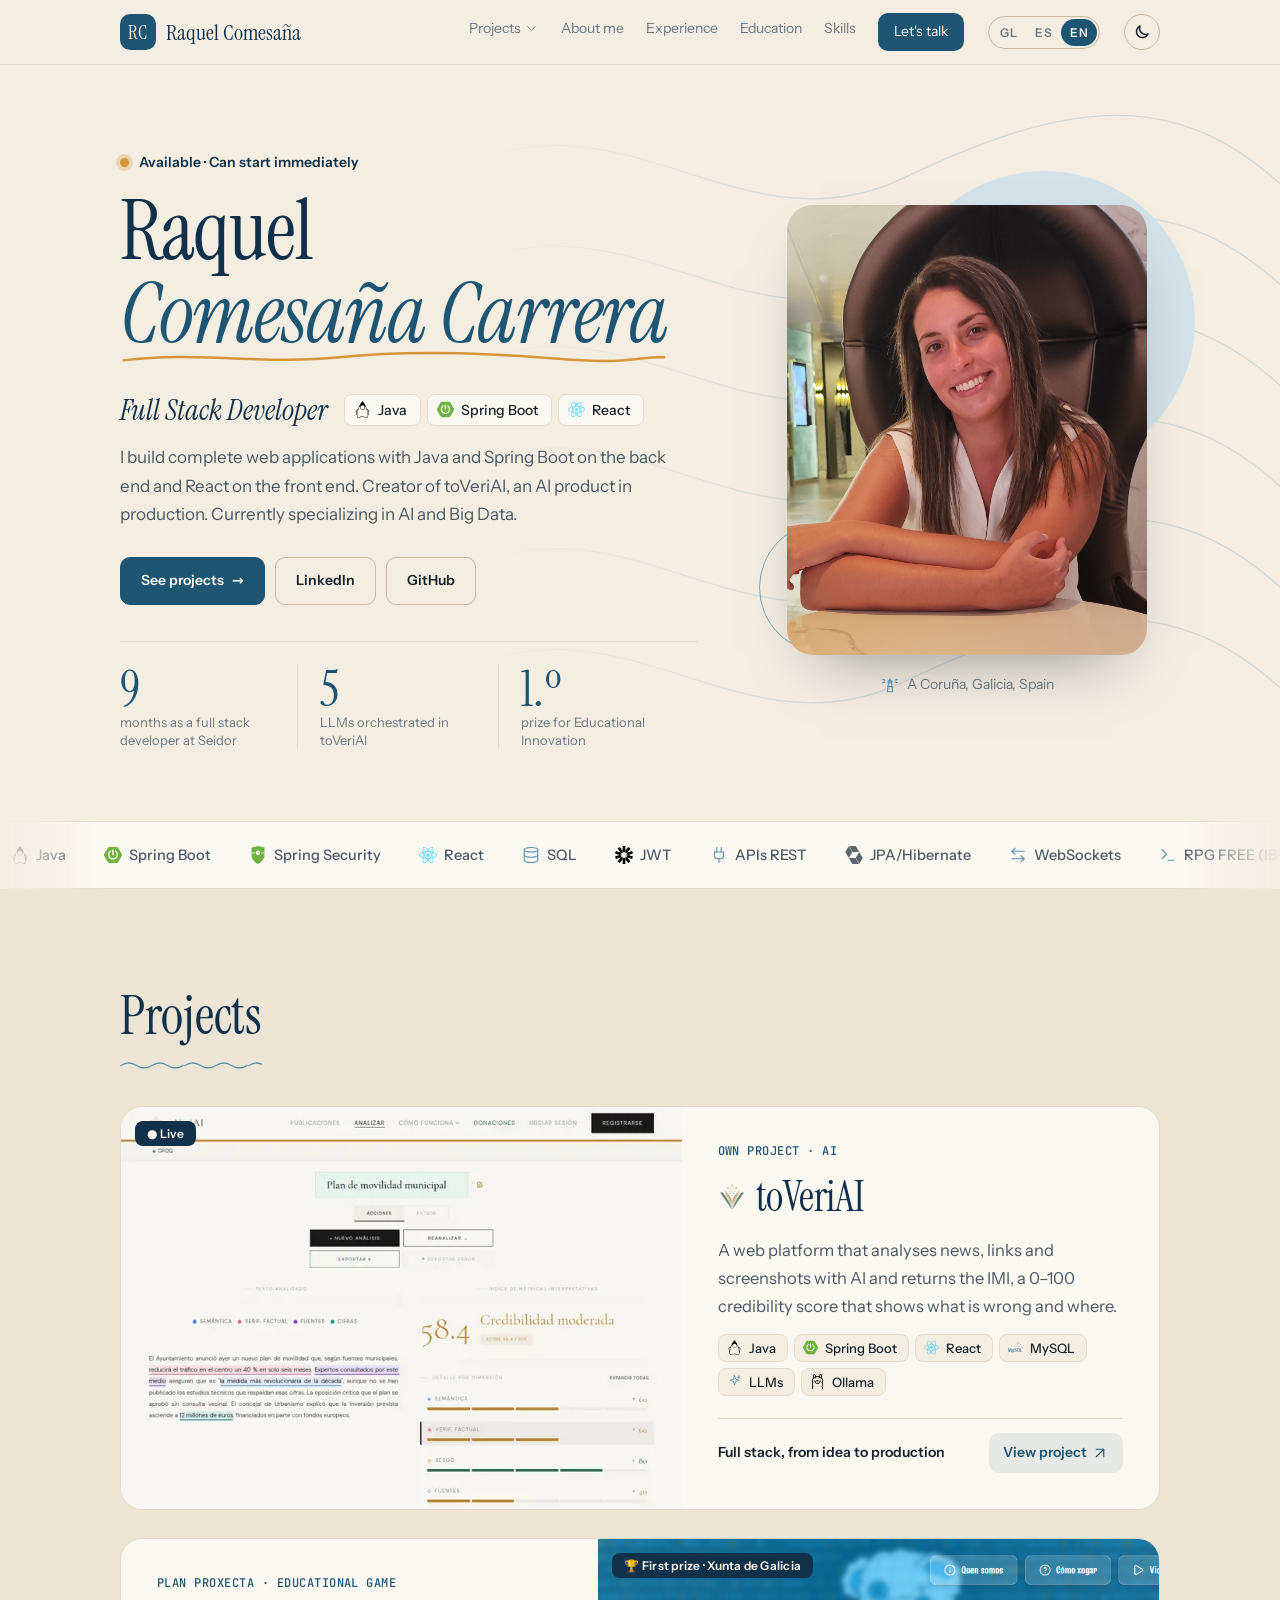
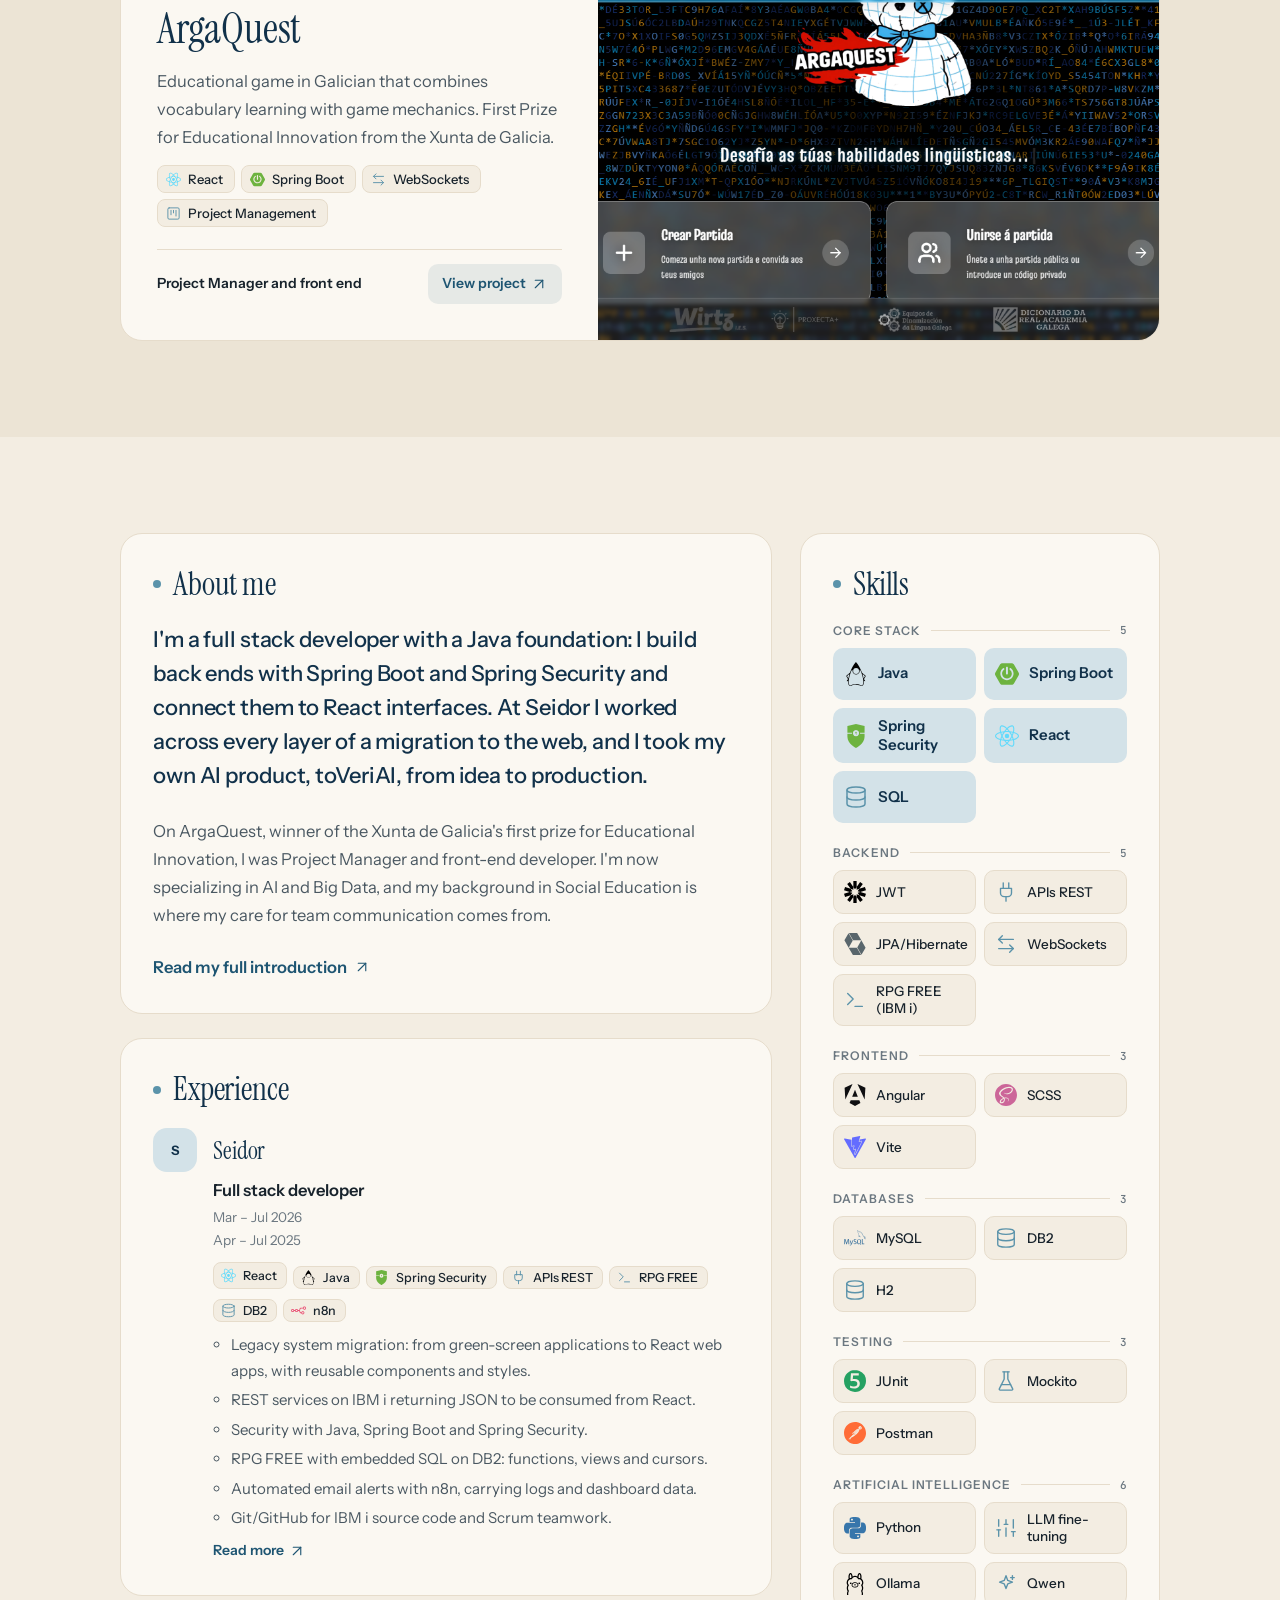
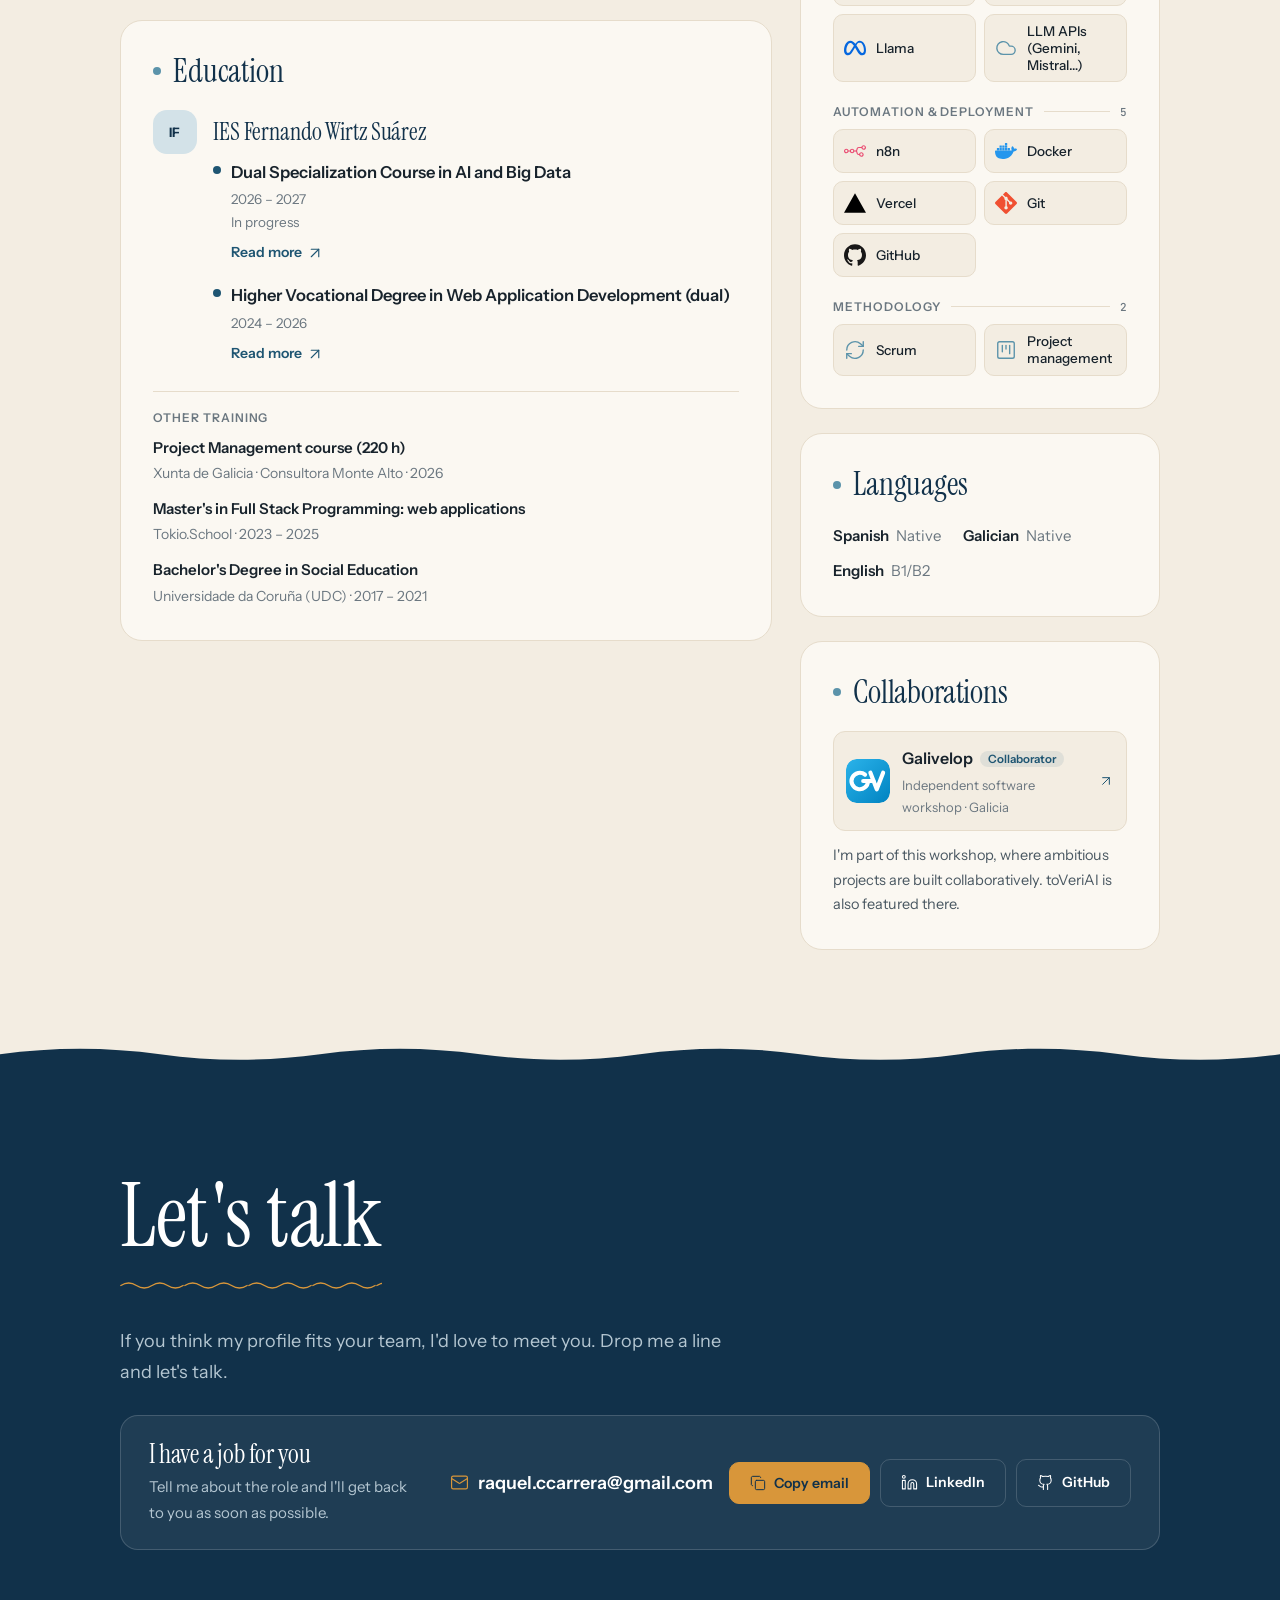
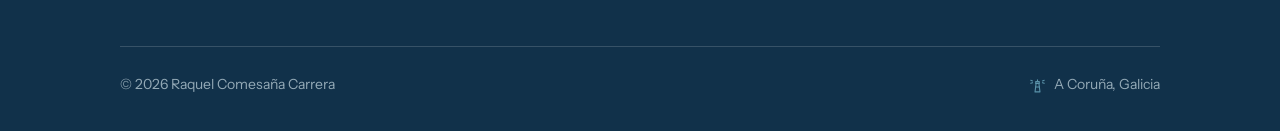
==== commit d981ff17: "Texto de contacto más cercano, «Sobre mí» más legible y ola a lo ancho de los títulos" ====
--- a/index.html
+++ b/index.html
@@ -24,7 +24,7 @@
   </script>
   <link rel="preload" href="assets/fonts/instrument-serif.woff2" as="font" type="font/woff2" crossorigin>
   <link rel="preload" href="assets/fonts/instrument-sans.woff2" as="font" type="font/woff2" crossorigin>
-  <link rel="stylesheet" href="css/styles.css?v=20261112c">
+  <link rel="stylesheet" href="css/styles.css?v=20261113b">
 </head>
 <body data-page="home">
   <div class="progress" id="progress" aria-hidden="true"></div>
@@ -136,7 +136,7 @@
       <svg class="contact__wave" viewBox="0 0 1200 24" preserveAspectRatio="none" aria-hidden="true"><path d="M0 0h1200v10c-50 8-100 8-150 0s-100-8-150 0-100 8-150 0-100-8-150 0-100 8-150 0-100-8-150 0-100 8-150 0-100-8-150 0z"/></svg>
       <div class="container">
         <h2 class="section__title" data-i18n="contact">¿Hablamos?</h2>
-        <p class="contact__text" id="contact-text">Busco oportunidades para trabajar como programadora. Disponibilidad inmediata: escríbeme y te respondo pronto.</p>
+        <p class="contact__text" id="contact-text">Si crees que mi perfil encaja en tu equipo, me encantará conocerte. Escríbeme y lo hablamos.</p>
         <ul class="ways" id="contact-ways"></ul>
         <div class="hero__actions contact__direct" id="contact-actions"></div>
       </div>
@@ -146,8 +146,8 @@
 
   <footer class="footer"><div class="container footer__inner"><span>© <span id="year"></span> Raquel Comesaña Carrera</span><span class="footer__place"><svg class="icon" viewBox="0 0 24 24" aria-hidden="true"><path d="M10 9h4l1.5 12h-7z"/><path d="M9.5 9V6.5h5V9"/><path d="M12 6.5V4"/><path d="M9.2 14h5.6"/><path d="M5 5.5 2.5 4.5M5 8l-2.5.8M19 5.5l2.5-1M19 8l2.5.8"/></svg>A Coruña, Galicia</span></div></footer>
 
-  <script src="js/tech-icons.js?v=20261112c"></script>
-  <script src="js/data.js?v=20261112c"></script>
-  <script src="js/main.js?v=20261112c"></script>
+  <script src="js/tech-icons.js?v=20261113b"></script>
+  <script src="js/data.js?v=20261113b"></script>
+  <script src="js/main.js?v=20261113b"></script>
 </body>
 </html>
--- a/css/styles.css
+++ b/css/styles.css
@@ -651,3 +651,21 @@
 .cta { background: var(--mar); }
 .cta .btn--primary { color: var(--mar); }
 @media (max-width: 820px) { .hero::before { inset: 0; opacity: .35; } .hero h1 { font-size: clamp(46px, 13vw, 60px); } }
+
+/* Portada en móvil: limpia, sin líneas de fondo ni círculo tras la foto */
+@media (max-width: 820px) {
+  .hero::before, .hero__visual::before { display: none; }
+  .hero__visual { gap: 16px; }
+  .hero__photo { width: 84px; max-width: 84px; border-radius: 22px; box-shadow: 0 0 0 1px var(--line-2), 0 14px 26px -18px rgba(17, 49, 74, .5); }
+  .hero__place { gap: 9px; font-size: 15px; color: var(--text); }
+  .hero__place .icon { width: 20px; height: 20px; }
+  .hero__actions { gap: 8px; }
+  .hero__actions .btn { padding: 10px 15px; font-size: 14.5px; }
+}
+
+/* La ola bajo los títulos de sección ocupa el ancho de la palabra */
+.section__title { width: fit-content; }
+.section__title::after { width: 100%; -webkit-mask-size: 64px 9px; mask-size: 64px 9px; -webkit-mask-repeat: repeat-x; mask-repeat: repeat-x; -webkit-mask-position: left center; mask-position: left center; }
+
+/* Frase destacada: la serif condensada se apelmaza en párrafos largos; va en sans, más suelta */
+.letter .letter__lead, .pcard .letter .letter__lead, .phead__tagline { font: 500 clamp(19px, 2.2vw, 22px)/1.55 var(--sans); letter-spacing: -.005em; color: var(--title); }
